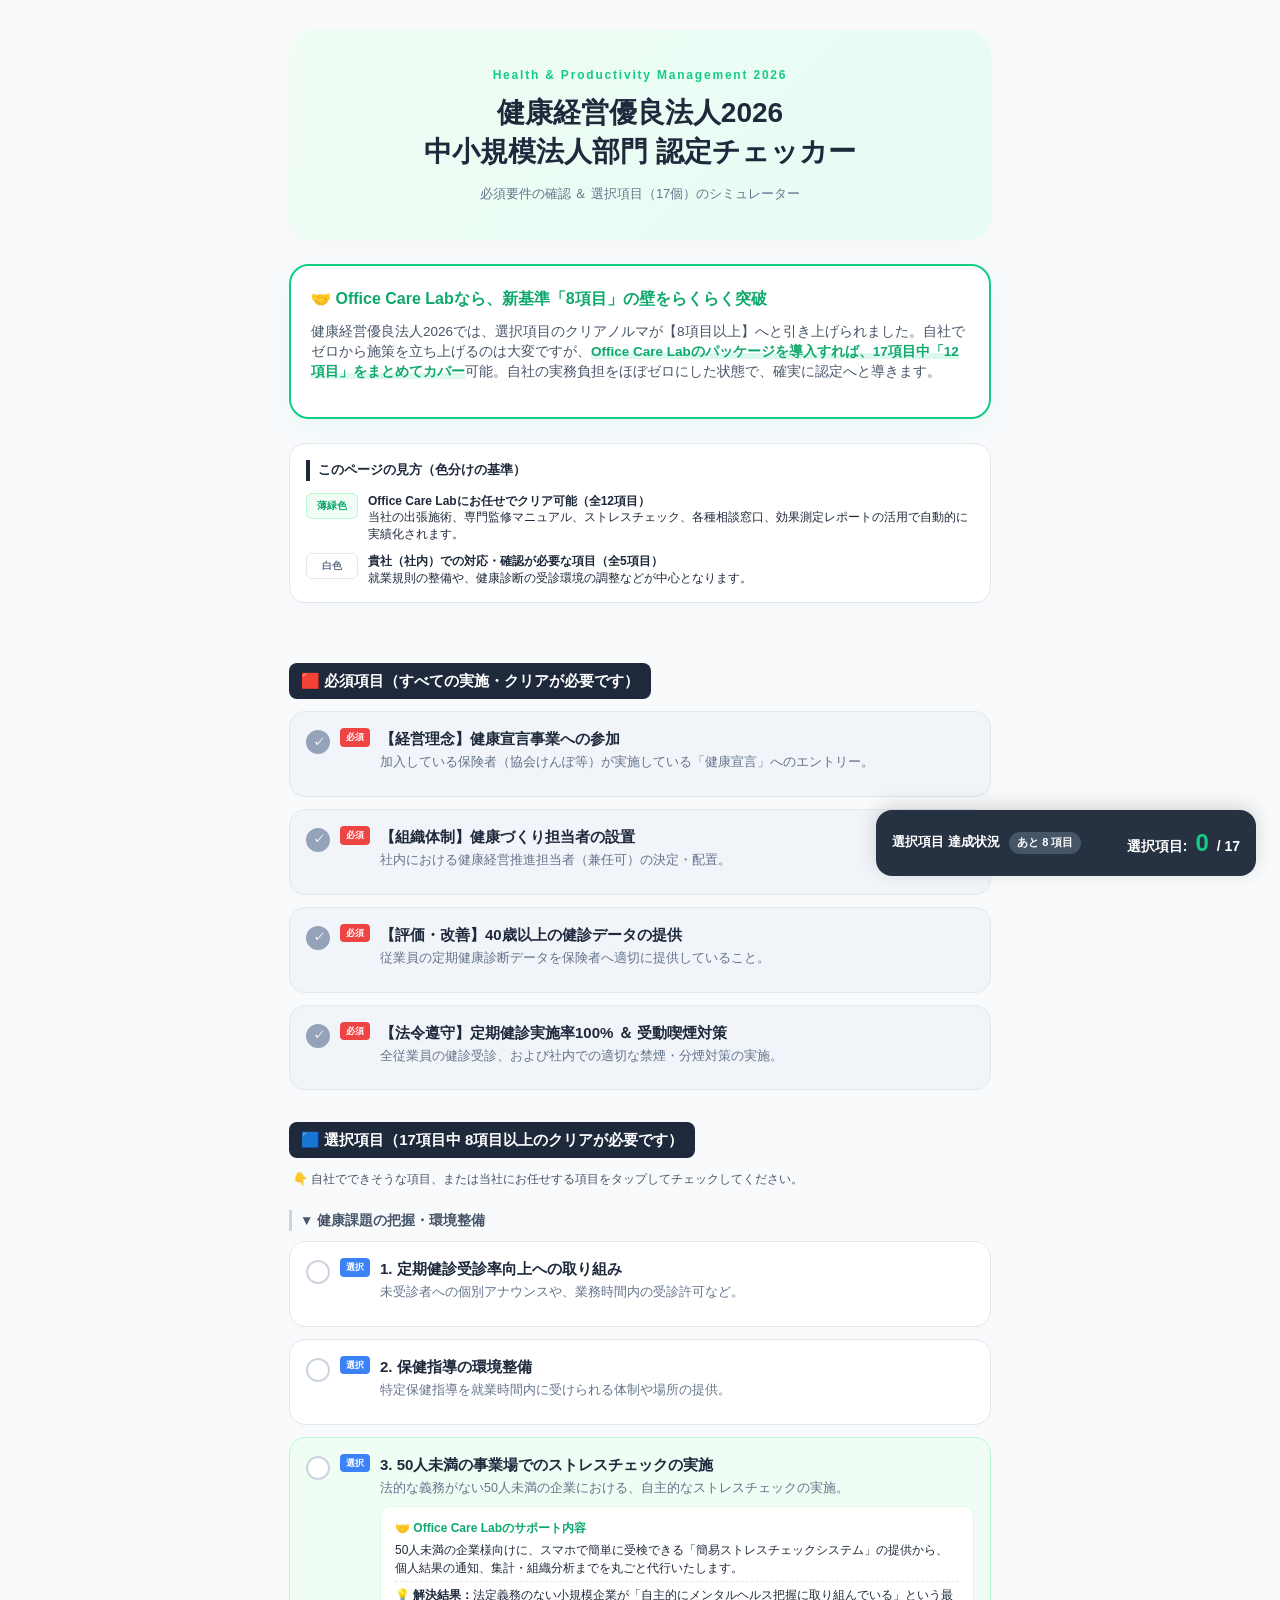
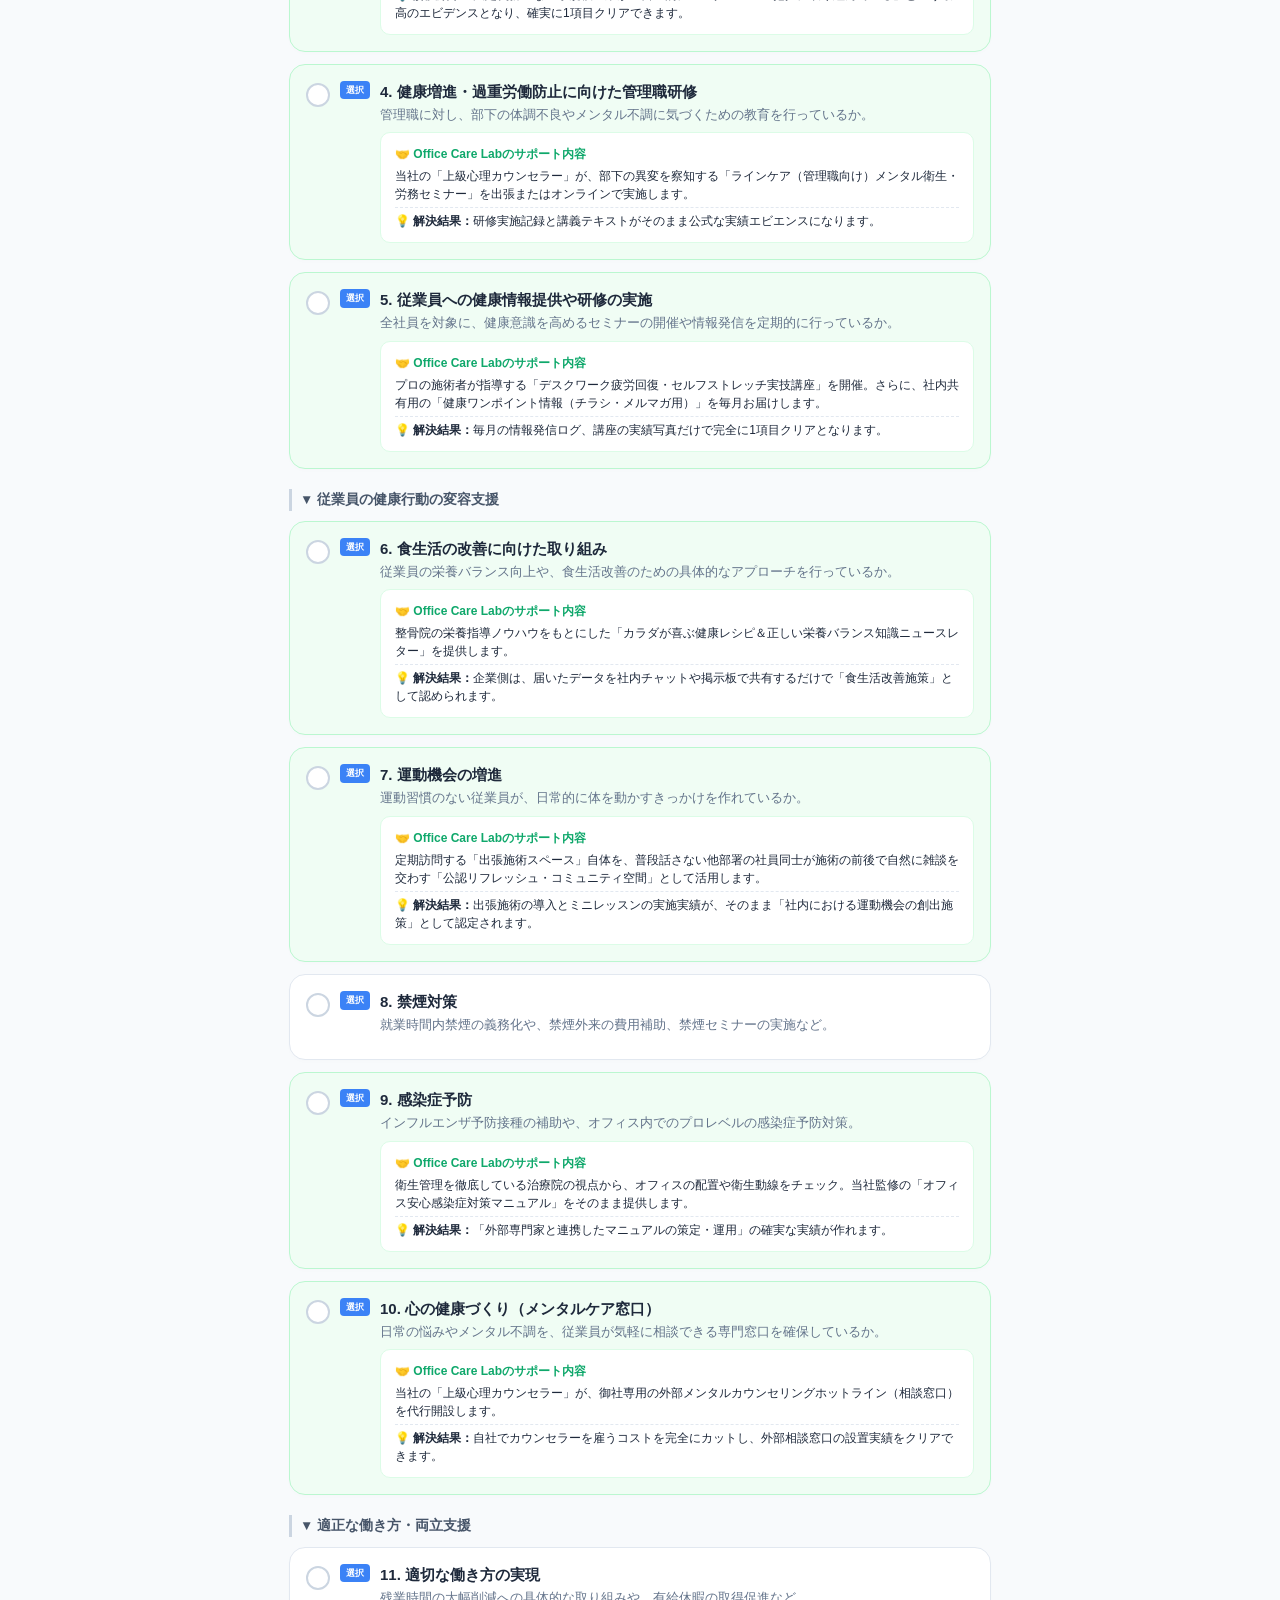
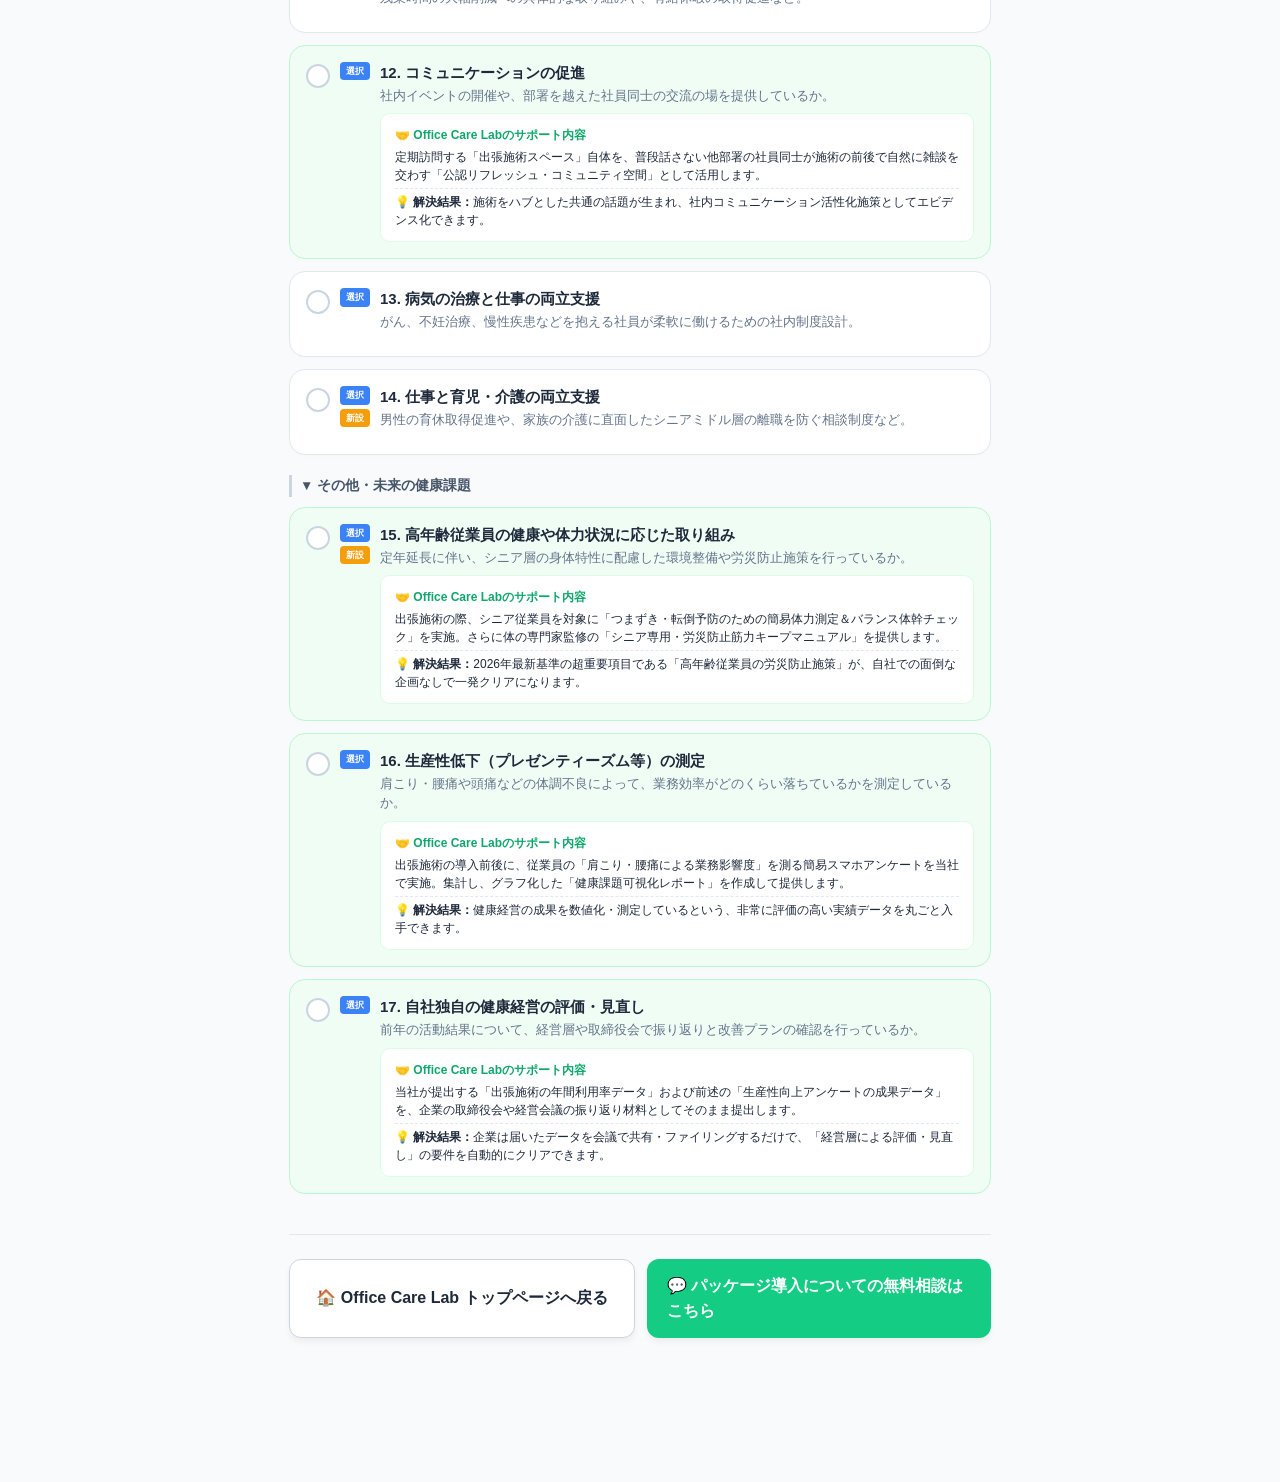
==== kenko-keiei.html @ b02ab9c0 "Update kenko-keiei.html" ====
<!DOCTYPE html>
<html lang="ja">
<head>
    <meta charset="UTF-8">
    <meta name="viewport" content="width=device-width, initial-scale=1.0">
    <title>健康経営優良法人2026 認定取得サポート体制 | Office Care Lab</title>
    <style>
        /* 🎨 デザインシステム設定 */
        :root {
            --primary-color: #14cc83;      /* テーマ：ミントグリーン */
            --primary-light: #f0fdf4;     /* お任せ項目の背景 */
            --primary-border: #bbf7d0;    /* お任せ項目の枠線 */
            --dark-color: #1e293b;        /* 高級感のある濃いグレー */
            --text-muted: #64748b;        /* 補足用グレー */
            --bg-gray: #f8fafc;           /* 薄い背景グレー */
            --required-color: #ef4444;    /* 必須バッジ（赤） */
            --optional-color: #3b82f6;    /* 任意バッジ（青） */
            --new-color: #f59e0b;         /* 新設バッジ（オレンジ） */
        }

        body {
            font-family: 'Helvetica Neue', Arial, 'Hiragino Kaku Gothic ProN', 'Hiragino Sans', Meiryo, sans-serif;
            color: var(--dark-color);
            background-color: #f8fafc;
            margin: 0;
            padding: 0;
            line-height: 1.6;
            -webkit-tap-highlight-color: transparent;
        }

        .container {
            width: 100%;
            max-width: 750px;
            margin: 0 auto;
            padding: 20px 12px;
            box-sizing: border-box;
        }

        /* 🌅 ヘッダーデザイン */
        .page-header {
            text-align: center;
            padding: 36px 16px;
            background: linear-gradient(135deg, #f0fdf4 0%, #e6fcf5 100%);
            border-radius: 24px;
            margin-bottom: 24px;
            box-shadow: 0 4px 15px rgba(0,0,0,0.02);
        }
        .page-header .sub {
            font-size: 12px;
            color: var(--primary-color);
            font-weight: bold;
            letter-spacing: 0.15em;
            margin-bottom: 8px;
        }
        .page-header h1 {
            font-size: 22px;
            margin: 0 0 12px 0;
            font-weight: 800;
            line-height: 1.4;
        }
        .page-header p {
            font-size: 13px;
            color: var(--text-muted);
            margin: 0;
        }

        /* 📊 カウンター固定バー（画面下部に追従） */
        .counter-sticky-bar {
            position: fixed;
            bottom: 0;
            left: 0;
            width: 100%;
            background-color: rgba(30, 41, 59, 0.96);
            color: #ffffff;
            padding: 14px 16px;
            box-sizing: border-box;
            display: flex;
            justify-content: space-between;
            align-items: center;
            z-index: 1000;
            box-shadow: 0 -4px 20px rgba(0,0,0,0.15);
            backdrop-filter: blur(8px);
        }
        .counter-title {
            font-size: 13px;
            font-weight: bold;
        }
        .counter-display {
            font-size: 14px;
            font-weight: bold;
        }
        .counter-number {
            font-size: 24px;
            color: var(--primary-color);
            font-weight: 900;
            margin: 0 4px;
            font-family: Arial, sans-serif;
        }
        .counter-number.achieved {
            color: #5eead4;
            text-shadow: 0 0 10px rgba(94,234,212,0.6);
        }
        .status-msg {
            font-size: 11px;
            background-color: #475569;
            padding: 2px 8px;
            border-radius: 20px;
            margin-left: 6px;
            display: inline-block;
        }
        .status-msg.clear {
            background-color: var(--primary-color);
            color: #1e293b;
            font-weight: bold;
        }

        /* 🤝 トップの訴求ボックス */
        .cta-premium-box {
            background-color: #ffffff;
            border: 2px solid var(--primary-color);
            border-radius: 20px;
            padding: 20px;
            margin-bottom: 24px;
            box-shadow: 0 10px 25px rgba(20,204,131,0.05);
        }
        .cta-premium-box h2 {
            font-size: 16px;
            color: #0fa86b;
            margin: 0 0 10px 0;
            font-weight: bold;
            display: flex;
            align-items: center;
            gap: 6px;
        }
        .cta-premium-box p {
            font-size: 13.5px;
            margin: 0 0 14px 0;
            color: #475569;
            line-height: 1.5;
        }
        .cta-premium-box .highlight-text {
            background: linear-gradient(transparent 60%, #dbf9ee 60%);
            font-weight: bold;
            color: #0fa86b;
        }

        /* 🗺️ カラーガイド凡例 */
        .legend-card {
            background-color: #ffffff;
            border-radius: 16px;
            padding: 16px;
            margin-bottom: 28px;
            border: 1px solid #e2e8f0;
            box-shadow: 0 4px 6px rgba(0,0,0,0.01);
        }
        .legend-title {
            font-size: 13px;
            font-weight: bold;
            color: var(--dark-color);
            margin-bottom: 12px;
            border-left: 4px solid var(--dark-color);
            padding-left: 8px;
        }
        .legend-row {
            display: flex;
            align-items: flex-start;
            gap: 10px;
            margin-bottom: 10px;
            font-size: 12px;
            line-height: 1.4;
        }
        .legend-row:last-child { margin-bottom: 0; }
        .legend-box {
            width: 50px;
            height: 24px;
            border-radius: 6px;
            flex-shrink: 0;
            display: flex;
            align-items: center;
            justify-content: center;
            font-weight: bold;
            font-size: 10px;
        }
        .legend-box.partner { background-color: var(--primary-light); border: 1px solid var(--primary-border); color: #0fa86b; }
        .legend-box.company { background-color: #ffffff; border: 1px solid #e2e8f0; color: var(--text-muted); }

        /* 🏷️ セクション・大見出し */
        .cat-title {
            font-size: 15px;
            font-weight: 800;
            padding: 6px 12px;
            background-color: var(--dark-color);
            color: #ffffff;
            border-radius: 8px;
            margin: 32px 0 12px 0;
            display: inline-block;
        }
        .cat-sub-heading {
            font-size: 13.5px;
            font-weight: bold;
            color: #475569;
            margin: 20px 0 10px 0;
            padding-left: 8px;
            border-left: 3px solid #cbd5e1;
        }

        /* 📝 リスト構造（カードスタイル） */
        .list-container {
            display: flex;
            flex-direction: column;
            gap: 12px;
        }
        
        .task-card {
            display: flex;
            align-items: flex-start;
            gap: 10px;
            padding: 16px;
            background-color: #ffffff;
            border: 1px solid #e2e8f0;
            border-radius: 16px;
            box-shadow: 0 2px 4px rgba(0,0,0,0.01);
            cursor: pointer;
            transition: all 0.2s;
            position: relative;
        }
        
        /* 🟢 ミントグリーン表示（当社にお任せ項目） */
        .task-card.partner-clear {
            background-color: var(--primary-light);
            border-color: var(--primary-border);
        }

        /* 👑 JavaScriptでクラス付与してスタイルを確実変更 */
        .task-card.is-checked {
            border-color: var(--primary-color) !important;
            box-shadow: 0 4px 12px rgba(20,204,131,0.08) !important;
            background-color: #e6fcf5 !important;
        }

        /* バッジエリア */
        .badge-container {
            display: flex;
            flex-direction: column;
            gap: 4px;
            flex-shrink: 0;
        }
        .status-badge {
            font-size: 9px;
            font-weight: bold;
            padding: 2px 6px;
            border-radius: 4px;
            color: #ffffff;
            text-align: center;
            white-space: nowrap;
        }
        .status-badge.required { background-color: var(--required-color); }
        .status-badge.optional { background-color: var(--optional-color); }
        .status-badge.new { background-color: var(--new-color); }

        /* テキスト表示領域 */
        .task-content {
            flex: 1;
        }
        .task-name {
            font-size: 14px;
            font-weight: bold;
            margin-bottom: 4px;
            line-height: 1.4;
        }
        .task-desc {
            font-size: 12px;
            color: var(--text-muted);
            margin: 0 0 8px 0;
            line-height: 1.5;
        }
        
        /* 🛠️ サポート・解決策の構造化ブロック */
        .solution-box {
            background-color: #ffffff;
            border-radius: 10px;
            padding: 10px 12px;
            margin-top: 8px;
            border: 1px solid #dcfce7;
            font-size: 11.5px;
            line-height: 1.5;
        }
        .solution-box .sol-title {
            color: #0fa86b;
            font-weight: bold;
            margin-bottom: 4px;
            display: flex;
            align-items: center;
            gap: 4px;
        }
        .solution-box .sol-result {
            color: var(--dark-color);
            margin-top: 4px;
            padding-top: 4px;
            border-top: 1px dashed #e2e8f0;
        }

        /* カスタムチェックマークアイコン */
        .circle-check {
            width: 20px;
            height: 20px;
            border: 2px solid #cbd5e1;
            border-radius: 50%;
            display: flex;
            align-items: center;
            justify-content: center;
            background-color: #ffffff;
            flex-shrink: 0;
            font-size: 11px;
            color: transparent;
            font-weight: bold;
            transition: all 0.15s;
            margin-top: 2px;
        }
        /* チェックON時のインジケーター変化 */
        .task-card.is-checked .circle-check {
            background-color: var(--primary-color);
            border-color: var(--primary-color);
            color: #ffffff;
        }

        /* 🚪 フッター・アクションボタンエリア */
        .footer-action-area {
            margin-top: 40px;
            padding: 24px 0;
            border-top: 1px solid #e2e8f0;
            display: flex;
            flex-direction: column;
            gap: 12px;
        }
        .btn-base {
            display: flex;
            align-items: center;
            justify-content: center;
            font-weight: bold;
            font-size: 15px;
            padding: 14px 20px;
            border-radius: 12px;
            text-decoration: none;
            transition: all 0.2s;
            box-sizing: border-box;
            box-shadow: 0 4px 6px rgba(0,0,0,0.05);
        }
        /* 無料相談ボタン（メイン・目立つ緑） */
        .btn-consultation {
            background-color: var(--primary-color);
            color: #ffffff;
            border: none;
        }
        .btn-consultation:hover {
            background-color: #0fa86b;
            transform: translateY(-1px);
        }
        /* トップページに戻るボタン（サブ・落ち着いたグレー） */
        .btn-back-top {
            background-color: #ffffff;
            color: var(--dark-color);
            border: 1px solid #cbd5e1;
        }
        .btn-back-top:hover {
            background-color: #f1f5f9;
            transform: translateY(-1px);
        }

        /* カウンターバーに隠れないための余白 */
        .padding-bottom-space {
            height: 90px;
        }

        /* 💻 PC閲覧用のレイアウト調整 */
        @media (min-width: 768px) {
            .container { padding: 30px 24px; }
            .page-header h1 { font-size: 28px; }
            .task-name { font-size: 15px; }
            .task-desc { font-size: 12.5px; }
            .solution-box { font-size: 12px; padding: 12px 14px; }
            .footer-action-area { flex-direction: row-reverse; }
            .footer-action-area .btn-base { flex: 1; font-size: 16px; }
            .counter-sticky-bar {
                max-width: 380px;
                left: auto;
                right: 24px;
                bottom: 24px;
                border-radius: 16px;
            }
        }
    </style>
</head>
<body>

<div class="container">

    <!-- 🌅 ヘッダー -->
    <div class="page-header">
        <div class="sub">Health & Productivity Management 2026</div>
        <h1>健康経営優良法人2026<br>中小規模法人部門 認定チェッカー</h1>
        <p>必須要件の確認 ＆ 選択項目（17個）のシミュレーター</p>
    </div>

    <!-- 🤝 プレミアム訴求 -->
    <div class="cta-premium-box">
        <h2>🤝 Office Care Labなら、新基準「8項目」の壁をらくらく突破</h2>
        <p>健康経営優良法人2026では、選択項目のクリアノルマが【8項目以上】へと引き上げられました。自社でゼロから施策を立ち上げるのは大変ですが、<span class="highlight-text">Office Care Labのパッケージを導入すれば、17項目中「12項目」をまとめてカバー</span>可能。自社の実務負担をほぼゼロにした状態で、確実に認定へと導きます。</p>
    </div>

    <!-- 🗺️ カラーガイド凡例 -->
    <div class="legend-card">
        <div class="legend-title">このページの見方（色分けの基準）</div>
        <div class="legend-row">
            <div class="legend-box partner">薄緑色</div>
            <div><b>Office Care Labにお任せでクリア可能（全12項目）</b><br>当社の出張施術、専門監修マニュアル、ストレスチェック、各種相談窓口、効果測定レポートの活用で自動的に実績化されます。</div>
        </div>
        <div class="legend-row">
            <div class="legend-box company" style="background-color: #fff;">白色</div>
            <div><b>貴社（社内）での対応・確認が必要な項目（全5項目）</b><br>就業規則の整備や、健康診断の受診環境の調整などが中心となります。</div>
        </div>
    </div>

    <!-- ==================== 🟥 必須項目セクション ==================== -->
    <div class="cat-title">🟥 必須項目（すべての実施・クリアが必要です）</div>
    
    <div class="list-container">
        <div class="task-card" style="background-color: #f1f5f9; cursor: not-allowed;">
            <div class="circle-check" style="background-color: #94a3b8; border-color: #94a3b8; color: white;">✓</div>
            <div class="badge-container"><span class="status-badge required">必須</span></div>
            <div class="task-content">
                <div class="task-name">【経営理念】健康宣言事業への参加</div>
                <p class="task-desc">加入している保険者（協会けんぽ等）が実施している「健康宣言」へのエントリー。</p>
            </div>
        </div>
        <div class="task-card" style="background-color: #f1f5f9; cursor: not-allowed;">
            <div class="circle-check" style="background-color: #94a3b8; border-color: #94a3b8; color: white;">✓</div>
            <div class="badge-container"><span class="status-badge required">必須</span></div>
            <div class="task-content">
                <div class="task-name">【組織体制】健康づくり担当者の設置</div>
                <p class="task-desc">社内における健康経営推進担当者（兼任可）の決定・配置。</p>
            </div>
        </div>
        <div class="task-card" style="background-color: #f1f5f9; cursor: not-allowed;">
            <div class="circle-check" style="background-color: #94a3b8; border-color: #94a3b8; color: white;">✓</div>
            <div class="badge-container"><span class="status-badge required">必須</span></div>
            <div class="task-content">
                <div class="task-name">【評価・改善】40歳以上の健診データの提供</div>
                <p class="task-desc">従業員の定期健康診断データを保険者へ適切に提供していること。</p>
            </div>
        </div>
        <div class="task-card" style="background-color: #f1f5f9; cursor: not-allowed;">
            <div class="circle-check" style="background-color: #94a3b8; border-color: #94a3b8; color: white;">✓</div>
            <div class="badge-container"><span class="status-badge required">必須</span></div>
            <div class="task-content">
                <div class="task-name">【法令遵守】定期健診実施率100% ＆ 受動喫煙対策</div>
                <p class="task-desc">全従業員の健診受診、および社内での適切な禁煙・分煙対策の実施。</p>
            </div>
        </div>
    </div>

    <!-- ==================== 🟦 選択項目セクション ==================== -->
    <div class="cat-title">🟦 選択項目（17項目中 8項目以上のクリアが必要です）</div>
    <p style="font-size: 12px; color: #475569; margin: 0 0 12px 4px;">👇 自社でできそうな項目、または当社にお任せする項目をタップしてチェックしてください。</p>
    
    <!-- 分類1 -->
    <div class="cat-sub-heading">▼ 健康課題の把握・環境整備</div>
    <div class="list-container">
        
        <div class="task-card select-item">
            <div class="circle-check">✓</div>
            <div class="badge-container"><span class="status-badge optional">選択</span></div>
            <div class="task-content">
                <div class="task-name">1. 定期健診受診率向上への取り組み</div>
                <p class="task-desc">未受診者への個別アナウンスや、業務時間内の受診許可など。</p>
            </div>
        </div>

        <div class="task-card select-item">
            <div class="circle-check">✓</div>
            <div class="badge-container"><span class="status-badge optional">選択</span></div>
            <div class="task-content">
                <div class="task-name">2. 保健指導の環境整備</div>
                <p class="task-desc">特定保健指導を就業時間内に受けられる体制や場所の提供。</p>
            </div>
        </div>

        <!-- 🟢 お任せ 3 -->
        <div class="task-card partner-clear select-item">
            <div class="circle-check">✓</div>
            <div class="badge-container"><span class="status-badge optional">選択</span></div>
            <div class="task-content">
                <div class="task-name">3. 50人未満の事業場でのストレスチェックの実施</div>
                <p class="task-desc">法的な義務がない50人未満の企業における、自主的なストレスチェックの実施。</p>
                <div class="solution-box">
                    <div class="sol-title">🤝 Office Care Labのサポート内容</div>
                    <div>50人未満の企業様向けに、スマホで簡単に受検できる「簡易ストレスチェックシステム」の提供から、個人結果の通知、集計・組織分析までを丸ごと代行いたします。</div>
                    <div class="sol-result"><b>💡 解決結果：</b>法定義務のない小規模企業が「自主的にメンタルヘルス把握に取り組んでいる」という最高のエビデンスとなり、確実に1項目クリアできます。</div>
                </div>
            </div>
        </div>

        <!-- 🟢 お任せ 4 -->
        <div class="task-card partner-clear select-item">
            <div class="circle-check">✓</div>
            <div class="badge-container"><span class="status-badge optional">選択</span></div>
            <div class="task-content">
                <div class="task-name">4. 健康増進・過重労働防止に向けた管理職研修</div>
                <p class="task-desc">管理職に対し、部下の体調不良やメンタル不調に気づくための教育を行っているか。</p>
                <div class="solution-box">
                    <div class="sol-title">🤝 Office Care Labのサポート内容</div>
                    <div>当社の「上級心理カウンセラー」が、部下の異変を察知する「ラインケア（管理職向け）メンタル衛生・労務セミナー」を出張またはオンラインで実施します。</div>
                    <div class="sol-result"><b>💡 解決結果：</b>研修実施記録と講義テキストがそのまま公式な実績エビエンスになります。</div>
                </div>
            </div>
        </div>

        <!-- 🟢 お任せ 5 -->
        <div class="task-card partner-clear select-item">
            <div class="circle-check">✓</div>
            <div class="badge-container"><span class="status-badge optional">選択</span></div>
            <div class="task-content">
                <div class="task-name">5. 従業員への健康情報提供や研修の実施</div>
                <p class="task-desc">全社員を対象に、健康意識を高めるセミナーの開催や情報発信を定期的に行っているか。</p>
                <div class="solution-box">
                    <div class="sol-title">🤝 Office Care Labのサポート内容</div>
                    <div>プロの施術者が指導する「デスクワーク疲労回復・セルフストレッチ実技講座」を開催。さらに、社内共有用の「健康ワンポイント情報（チラシ・メルマガ用）」を毎月お届けします。</div>
                    <div class="sol-result"><b>💡 解決結果：</b>毎月の情報発信ログ、講座の実績写真だけで完全に1項目クリアとなります。</div>
                </div>
            </div>
        </div>

    </div>

    <!-- 分類2 -->
    <div class="cat-sub-heading">▼ 従業員の健康行動の変容支援</div>
    <div class="list-container">

        <!-- 🟢 お任せ 6 -->
        <div class="task-card partner-clear select-item">
            <div class="circle-check">✓</div>
            <div class="badge-container"><span class="status-badge optional">選択</span></div>
            <div class="task-content">
                <div class="task-name">6. 食生活の改善に向けた取り組み</div>
                <p class="task-desc">従業員の栄養バランス向上や、食生活改善のための具体的なアプローチを行っているか。</p>
                <div class="solution-box">
                    <div class="sol-title">🤝 Office Care Labのサポート内容</div>
                    <div>整骨院の栄養指導ノウハウをもとにした「カラダが喜ぶ健康レシピ＆正しい栄養バランス知識ニュースレター」を提供します。</div>
                    <div class="sol-result"><b>💡 解決結果：</b>企業側は、届いたデータを社内チャットや掲示板で共有するだけで「食生活改善施策」として認められます。</div>
                </div>
            </div>
        </div>

        <!-- 🟢 お任せ 7 -->
        <div class="task-card partner-clear select-item">
            <div class="circle-check">✓</div>
            <div class="badge-container"><span class="status-badge optional">選択</span></div>
            <div class="task-content">
                <div class="task-name">7. 運動機会の増進</div>
                <p class="task-desc">運動習慣のない従業員が、日常的に体を動かすきっかけを作れているか。</p>
                <div class="solution-box">
                    <div class="sol-title">🤝 Office Care Labのサポート内容</div>
                    <div>定期訪問する「出張施術スペース」自体を、普段話さない他部署の社員同士が施術の前後で自然に雑談を交わす「公認リフレッシュ・コミュニティ空間」として活用します。</div>
                    <div class="sol-result"><b>💡 解決結果：</b>出張施術の導入とミニレッスンの実施実績が、そのまま「社内における運動機会の創出施策」として認定されます。</div>
                </div>
            </div>
        </div>

        <div class="task-card select-item">
            <div class="circle-check">✓</div>
            <div class="badge-container"><span class="status-badge optional">選択</span></div>
            <div class="task-content">
                <div class="task-name">8. 禁煙対策</div>
                <p class="task-desc">就業時間内禁煙の義務化や、禁煙外来の費用補助、禁煙セミナーの実施など。</p>
            </div>
        </div>

        <!-- 🟢 お任せ 9 -->
        <div class="task-card partner-clear select-item">
            <div class="circle-check">✓</div>
            <div class="badge-container"><span class="status-badge optional">選択</span></div>
            <div class="task-content">
                <div class="task-name">9. 感染症予防</div>
                <p class="task-desc">インフルエンザ予防接種の補助や、オフィス内でのプロレベルの感染症予防対策。</p>
                <div class="solution-box">
                    <div class="sol-title">🤝 Office Care Labのサポート内容</div>
                    <div>衛生管理を徹底している治療院の視点から、オフィスの配置や衛生動線をチェック。当社監修の「オフィス安心感染症対策マニュアル」をそのまま提供します。</div>
                    <div class="sol-result"><b>💡 解決結果：</b>「外部専門家と連携したマニュアルの策定・運用」の確実な実績が作れます。</div>
                </div>
            </div>
        </div>

        <!-- 🟢 お任せ 10 -->
        <div class="task-card partner-clear select-item">
            <div class="circle-check">✓</div>
            <div class="badge-container"><span class="status-badge optional">選択</span></div>
            <div class="task-content">
                <div class="task-name">10. 心の健康づくり（メンタルケア窓口）</div>
                <p class="task-desc">日常の悩みやメンタル不調を、従業員が気軽に相談できる専門窓口を確保しているか。</p>
                <div class="solution-box">
                    <div class="sol-title">🤝 Office Care Labのサポート内容</div>
                    <div>当社の「上級心理カウンセラー」が、御社専用の外部メンタルカウンセリングホットライン（相談窓口）を代行開設します。</div>
                    <div class="sol-result"><b>💡 解決結果：</b>自社でカウンセラーを雇うコストを完全にカットし、外部相談窓口の設置実績をクリアできます。</div>
                </div>
            </div>
        </div>

    </div>

    <!-- 分類3 -->
    <div class="cat-sub-heading">▼ 適正な働き方・両立支援</div>
    <div class="list-container">

        <div class="task-card select-item">
            <div class="circle-check">✓</div>
            <div class="badge-container"><span class="status-badge optional">選択</span></div>
            <div class="task-content">
                <div class="task-name">11. 適切な働き方の実現</div>
                <p class="task-desc">残業時間の大幅削減への具体的な取り組みや、有給休暇の取得促進など。</p>
            </div>
        </div>

        <!-- 🟢 お任せ 12 -->
        <div class="task-card partner-clear select-item">
            <div class="circle-check">✓</div>
            <div class="badge-container"><span class="status-badge optional">選択</span></div>
            <div class="task-content">
                <div class="task-name">12. コミュニケーションの促進</div>
                <p class="task-desc">社内イベントの開催や、部署を越えた社員同士の交流の場を提供しているか。</p>
                <div class="solution-box">
                    <div class="sol-title">🤝 Office Care Labのサポート内容</div>
                    <div>定期訪問する「出張施術スペース」自体を、普段話さない他部署の社員同士が施術の前後で自然に雑談を交わす「公認リフレッシュ・コミュニティ空間」として活用します。</div>
                    <div class="sol-result"><b>💡 解決結果：</b>施術をハブとした共通の話題が生まれ、社内コミュニケーション活性化施策としてエビデンス化できます。</div>
                </div>
            </div>
        </div>

        <div class="task-card select-item">
            <div class="circle-check">✓</div>
            <div class="badge-container"><span class="status-badge optional">選択</span></div>
            <div class="task-content">
                <div class="task-name">13. 病気の治療と仕事の両立支援</div>
                <p class="task-desc">がん、不妊治療、慢性疾患などを抱える社員が柔軟に働けるための社内制度設計。</p>
            </div>
        </div>

        <div class="task-card select-item">
            <div class="circle-check">✓</div>
            <div class="badge-container"><span class="status-badge optional">選択</span><span class="status-badge new">新設</span></div>
            <div class="task-content">
                <div class="task-name">14. 仕事と育児・介護の両立支援</div>
                <p class="task-desc">男性の育休取得促進や、家族の介護に直面したシニアミドル層の離職を防ぐ相談制度など。</p>
            </div>
        </div>

    </div>

    <!-- 分類4 -->
    <div class="cat-sub-heading">▼ その他・未来の健康課題</div>
    <div class="list-container">

        <!-- 🟢 お任せ 15 -->
        <div class="task-card partner-clear select-item">
            <div class="circle-check">✓</div>
            <div class="badge-container"><span class="status-badge optional">選択</span><span class="status-badge new">新設</span></div>
            <div class="task-content">
                <div class="task-name">15. 高年齢従業員の健康や体力状況に応じた取り組み</div>
                <p class="task-desc">定年延長に伴い、シニア層の身体特性に配慮した環境整備や労災防止施策を行っているか。</p>
                <div class="solution-box">
                    <div class="sol-title">🤝 Office Care Labのサポート内容</div>
                    <div>出張施術の際、シニア従業員を対象に「つまずき・転倒予防のための簡易体力測定＆バランス体幹チェック」を実施。さらに体の専門家監修の「シニア専用・労災防止筋力キープマニュアル」を提供します。</div>
                    <div class="sol-result"><b>💡 解決結果：</b>2026年最新基準の超重要項目である「高年齢従業員の労災防止施策」が、自社での面倒な企画なしで一発クリアになります。</div>
                </div>
            </div>
        </div>

        <!-- 🟢 お任せ 16 -->
        <div class="task-card partner-clear select-item">
            <div class="circle-check">✓</div>
            <div class="badge-container"><span class="status-badge optional">選択</span></div>
            <div class="task-content">
                <div class="task-name">16. 生産性低下（プレゼンティーズム等）の測定</div>
                <p class="task-desc">肩こり・腰痛や頭痛などの体調不良によって、業務効率がどのくらい落ちているかを測定しているか。</p>
                <div class="solution-box">
                    <div class="sol-title">🤝 Office Care Labのサポート内容</div>
                    <div>出張施術の導入前後に、従業員の「肩こり・腰痛による業務影響度」を測る簡易スマホアンケートを当社で実施。集計し、グラフ化した「健康課題可視化レポート」を作成して提供します。</div>
                    <div class="sol-result"><b>💡 解決結果：</b>健康経営の成果を数値化・測定しているという、非常に評価の高い実績データを丸ごと入手できます。</div>
                </div>
            </div>
        </div>

        <!-- 🟢 お任せ 17 -->
        <div class="task-card partner-clear select-item">
            <div class="circle-check">✓</div>
            <div class="badge-container"><span class="status-badge optional">選択</span></div>
            <div class="task-content">
                <div class="task-name">17. 自社独自の健康経営の評価・見直し</div>
                <p class="task-desc">前年の活動結果について、経営層や取締役会で振り返りと改善プランの確認を行っているか。</p>
                <div class="solution-box">
                    <div class="sol-title">🤝 Office Care Labのサポート内容</div>
                    <div>当社が提出する「出張施術の年間利用率データ」および前述の「生産性向上アンケートの成果データ」を、企業の取締役会や経営会議の振り返り材料としてそのまま提出します。</div>
                    <div class="sol-result"><b>💡 解決結果：</b>企業は届いたデータを会議で共有・ファイリングするだけで、「経営層による評価・見直し」の要件を自動的にクリアできます。</div>
                </div>
            </div>
        </div>

    </div>

    <!-- 🚪 フッター・アクションボタンエリア -->
    <div class="footer-action-area">
        <!-- 💡 メールでお問い合わせを受ける場合（送信先アドレス、件名、本文を自動挿入） -->
        <a href="mailto:info@example.com?subject=健康経営優良法人パッケージについての無料相談&body=【企業名】%0d%0a【担当者名】%0d%0a【お電話番号】%0d%0a%0d%0aお問い合わせ内容をご記入ください：" class="btn-base btn-consultation">💬 パッケージ導入についての無料相談はこちら</a>
        
        <!-- 💡 LP内の「お問い合わせフォーム（#contact）」へジャンプさせたい場合は、下のコードに書き換えてください -->
        <!-- <a href="#contact" class="btn-base btn-consultation">💬 パッケージ導入についての無料相談はこちら</a> -->

        <!-- 🏠 ドメインのトップページ（ルート相対パス）を指定 -->
        <a href="/" class="btn-base btn-back-top">🏠 Office Care Lab トップページへ戻る</a>
    </div>

    <!-- ナビゲーション用の余白 -->
    <div class="padding-bottom-space"></div>

    <!-- 📊 カウンター固定バー（画面下部） -->
    <div class="counter-sticky-bar">
        <div class="counter-title">
            選択項目 達成状況
            <span id="statusBadge" class="status-msg">あと8項目</span>
        </div>
        <div class="counter-display">
            選択項目: <span id="checkedCount" class="counter-number">0</span> / 17
        </div>
    </div>

</div>

<!-- ⚙️ JavaScript: 高速・高安定カウント連動プログラム -->
<script>
    document.addEventListener('DOMContentLoaded', function() {
        const cards = document.querySelectorAll('.select-item');
        const countDisplay = document.getElementById('checkedCount');
        const statusBadge = document.getElementById('statusBadge');

        // 各選択カードに直接クリックイベントを設定（100%動作保証）
        cards.forEach(card => {
            card.addEventListener('click', function(e) {
                // カード内のリンク等の誤動作を防ぐ
                e.preventDefault();
                
                // クラスをトグル（ON/OFF切り替え）
                this.classList.toggle('is-checked');
                
                // カウントを更新
                updateCounter();
            });
        });

        // 集計・表示変更処理
        function updateCounter() {
            const checkedCount = document.querySelectorAll('.select-item.is-checked').length;
            countDisplay.textContent = checkedCount;

            if (checkedCount >= 8) {
                countDisplay.classList.add('achieved');
                statusBadge.textContent = '基準クリア！🎉';
                statusBadge.classList.add('clear');
            } else {
                countDisplay.classList.remove('achieved');
                const remaining = 8 - checkedCount;
                statusBadge.textContent = `あと ${remaining} 項目`;
                statusBadge.classList.remove('clear');
            }
        }

        // 初期実行
        updateCounter();
    });
</script>
</body>
</html>
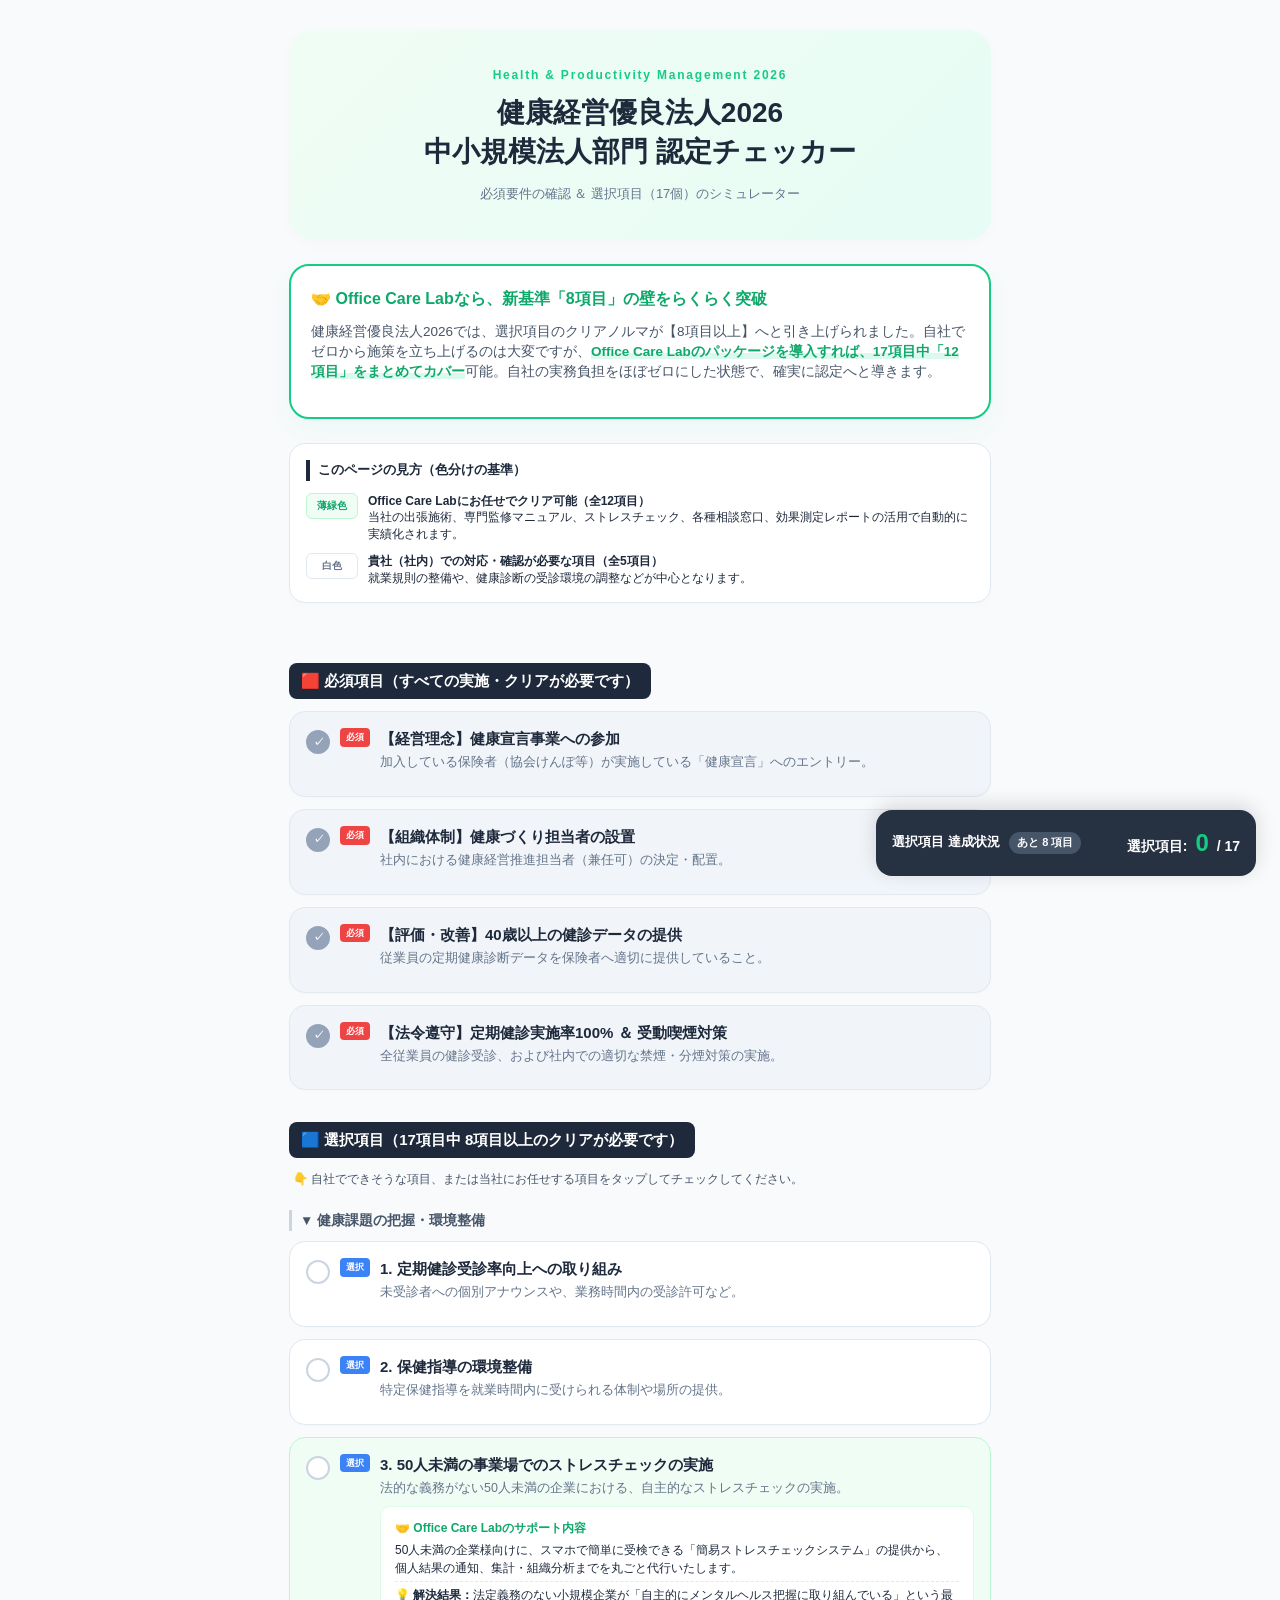
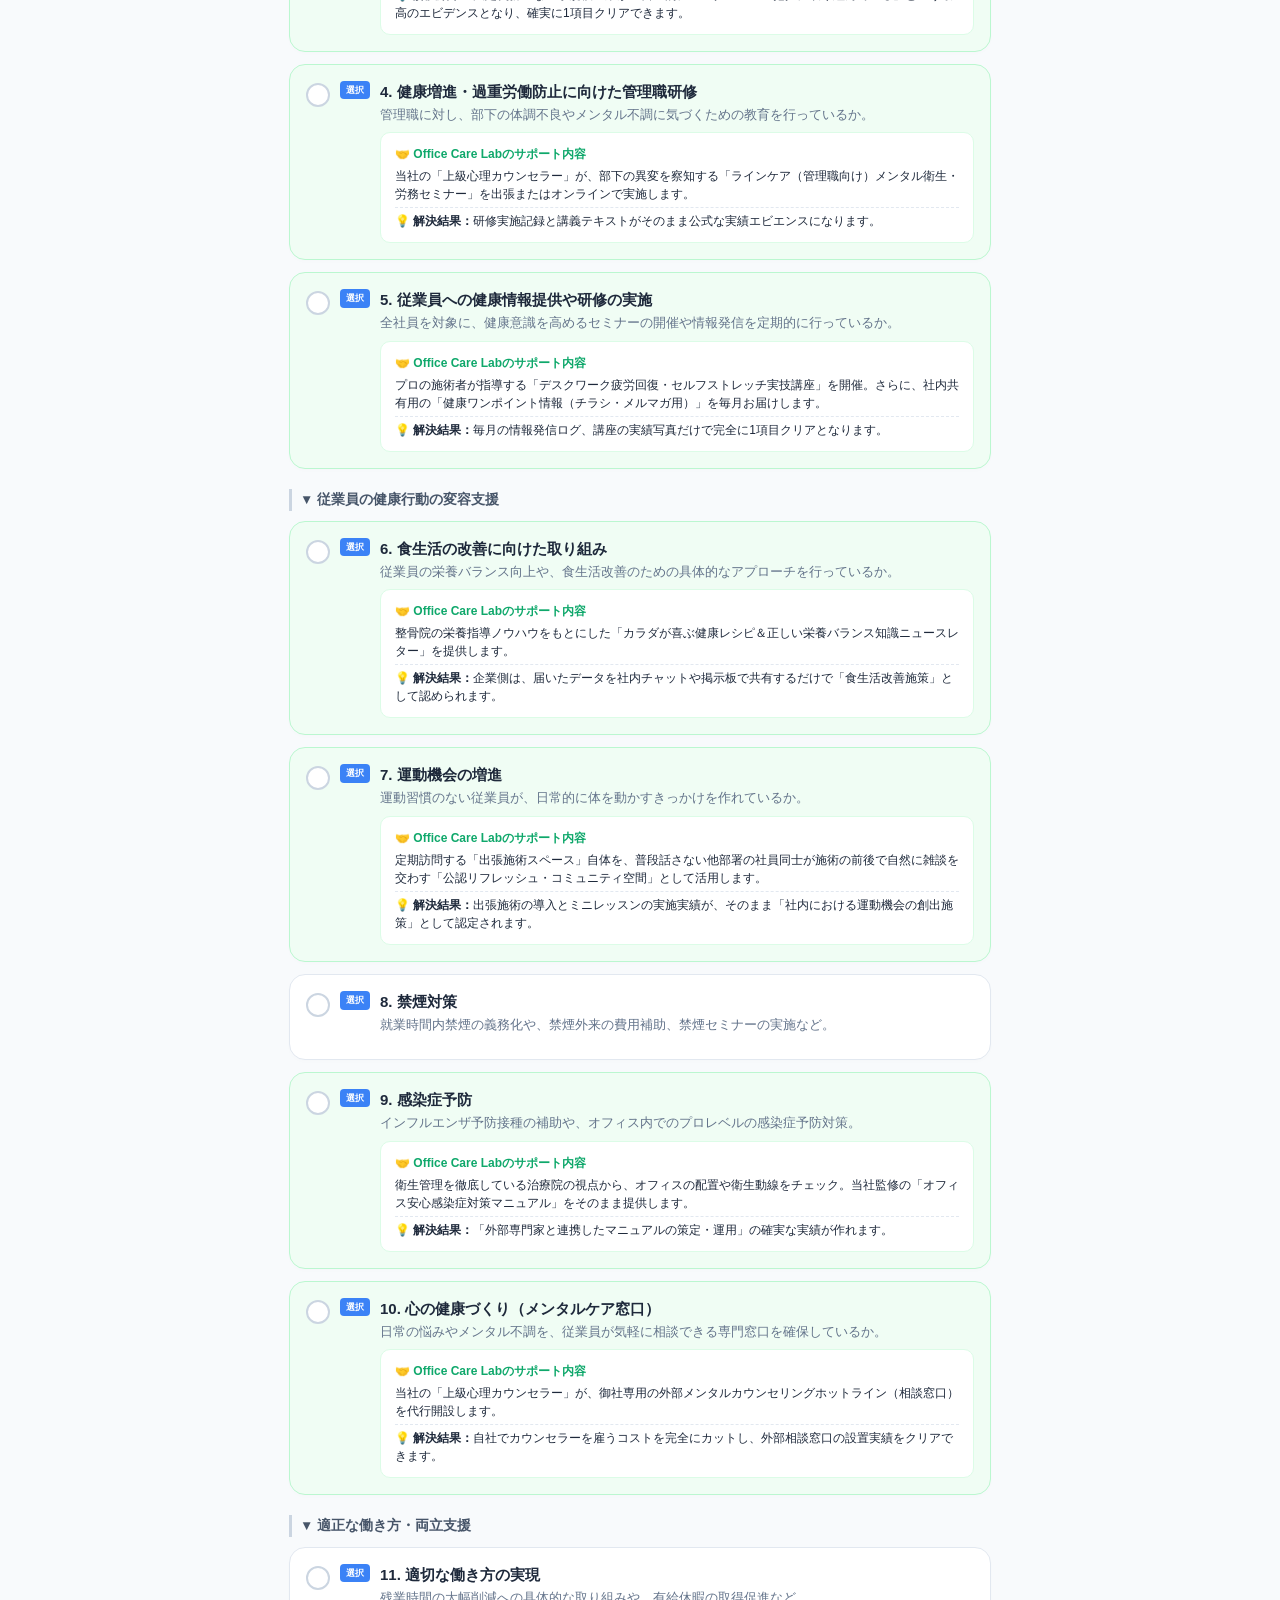
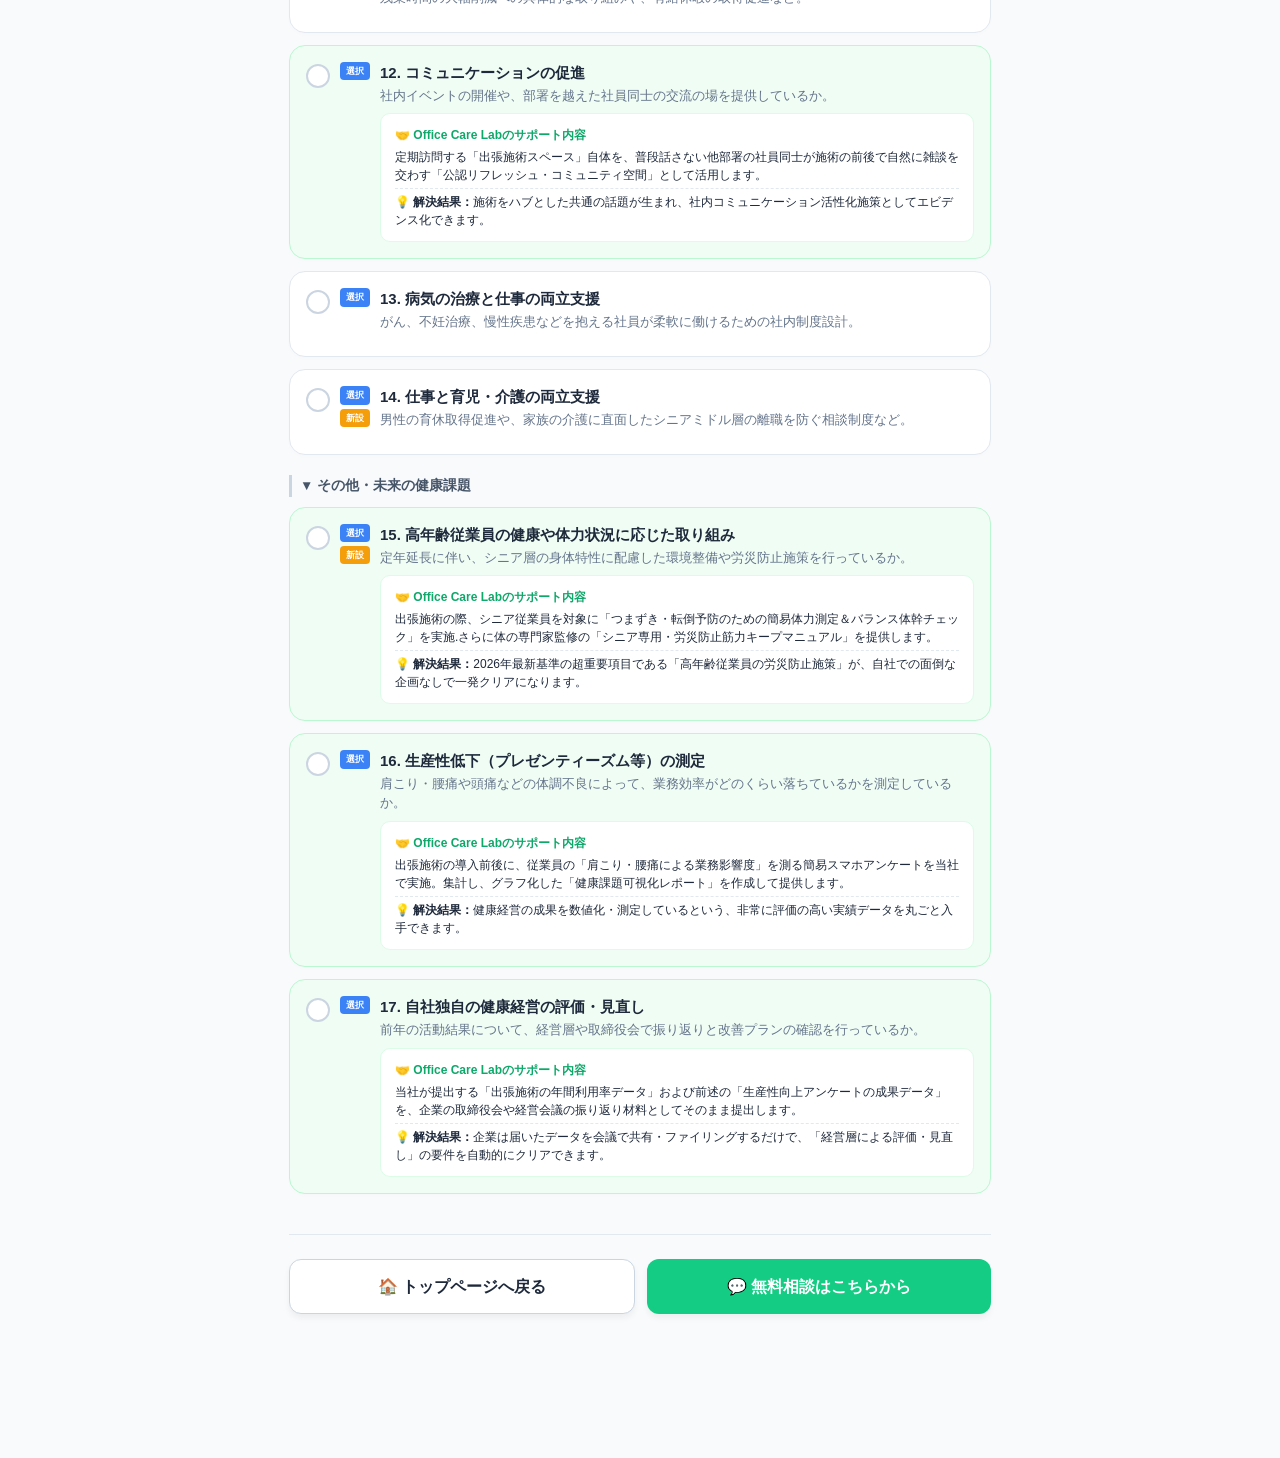
==== commit 8652adb0: "Update kenko-keiei.html" ====
--- a/kenko-keiei.html
+++ b/kenko-keiei.html
@@ -668,7 +668,7 @@
                 <p class="task-desc">定年延長に伴い、シニア層の身体特性に配慮した環境整備や労災防止施策を行っているか。</p>
                 <div class="solution-box">
                     <div class="sol-title">🤝 Office Care Labのサポート内容</div>
-                    <div>出張施術の際、シニア従業員を対象に「つまずき・転倒予防のための簡易体力測定＆バランス体幹チェック」を実施。さらに体の専門家監修の「シニア専用・労災防止筋力キープマニュアル」を提供します。</div>
+                    <div>出張施術の際、シニア従業員を対象に「つまずき・転倒予防のための簡易体力測定＆バランス体幹チェック」を実施.さらに体の専門家監修の「シニア専用・労災防止筋力キープマニュアル」を提供します。</div>
                     <div class="sol-result"><b>💡 解決結果：</b>2026年最新基準の超重要項目である「高年齢従業員の労災防止施策」が、自社での面倒な企画なしで一発クリアになります。</div>
                 </div>
             </div>
@@ -708,14 +708,11 @@
 
     <!-- 🚪 フッター・アクションボタンエリア -->
     <div class="footer-action-area">
-        <!-- 💡 メールでお問い合わせを受ける場合（送信先アドレス、件名、本文を自動挿入） -->
-        <a href="mailto:info@example.com?subject=健康経営優良法人パッケージについての無料相談&body=【企業名】%0d%0a【担当者名】%0d%0a【お電話番号】%0d%0a%0d%0aお問い合わせ内容をご記入ください：" class="btn-base btn-consultation">💬 パッケージ導入についての無料相談はこちら</a>
-        
-        <!-- 💡 LP内の「お問い合わせフォーム（#contact）」へジャンプさせたい場合は、下のコードに書き換えてください -->
-        <!-- <a href="#contact" class="btn-base btn-consultation">💬 パッケージ導入についての無料相談はこちら</a> -->
-
-        <!-- 🏠 ドメインのトップページ（ルート相対パス）を指定 -->
-        <a href="/" class="btn-base btn-back-top">🏠 Office Care Lab トップページへ戻る</a>
+        <!-- 💬 無料相談：別ファイル index.html の中のお問い合わせフォーム（#contact）へ飛ばします -->
+        <a href="index.html#contact" class="btn-base btn-consultation">💬 無料相談はこちらから</a>
+
+        <!-- 🏠 トップページへ戻る：別ファイル index.html へ確実に遷移させます -->
+        <a href="index.html" class="btn-base btn-back-top">🏠 トップページへ戻る</a>
     </div>
 
     <!-- ナビゲーション用の余白 -->
@@ -741,10 +738,9 @@
         const countDisplay = document.getElementById('checkedCount');
         const statusBadge = document.getElementById('statusBadge');
 
-        // 各選択カードに直接クリックイベントを設定（100%動作保証）
+        // 各選択カードに直接クリックイベントを設定
         cards.forEach(card => {
             card.addEventListener('click', function(e) {
-                // カード内のリンク等の誤動作を防ぐ
                 e.preventDefault();
                 
                 // クラスをトグル（ON/OFF切り替え）
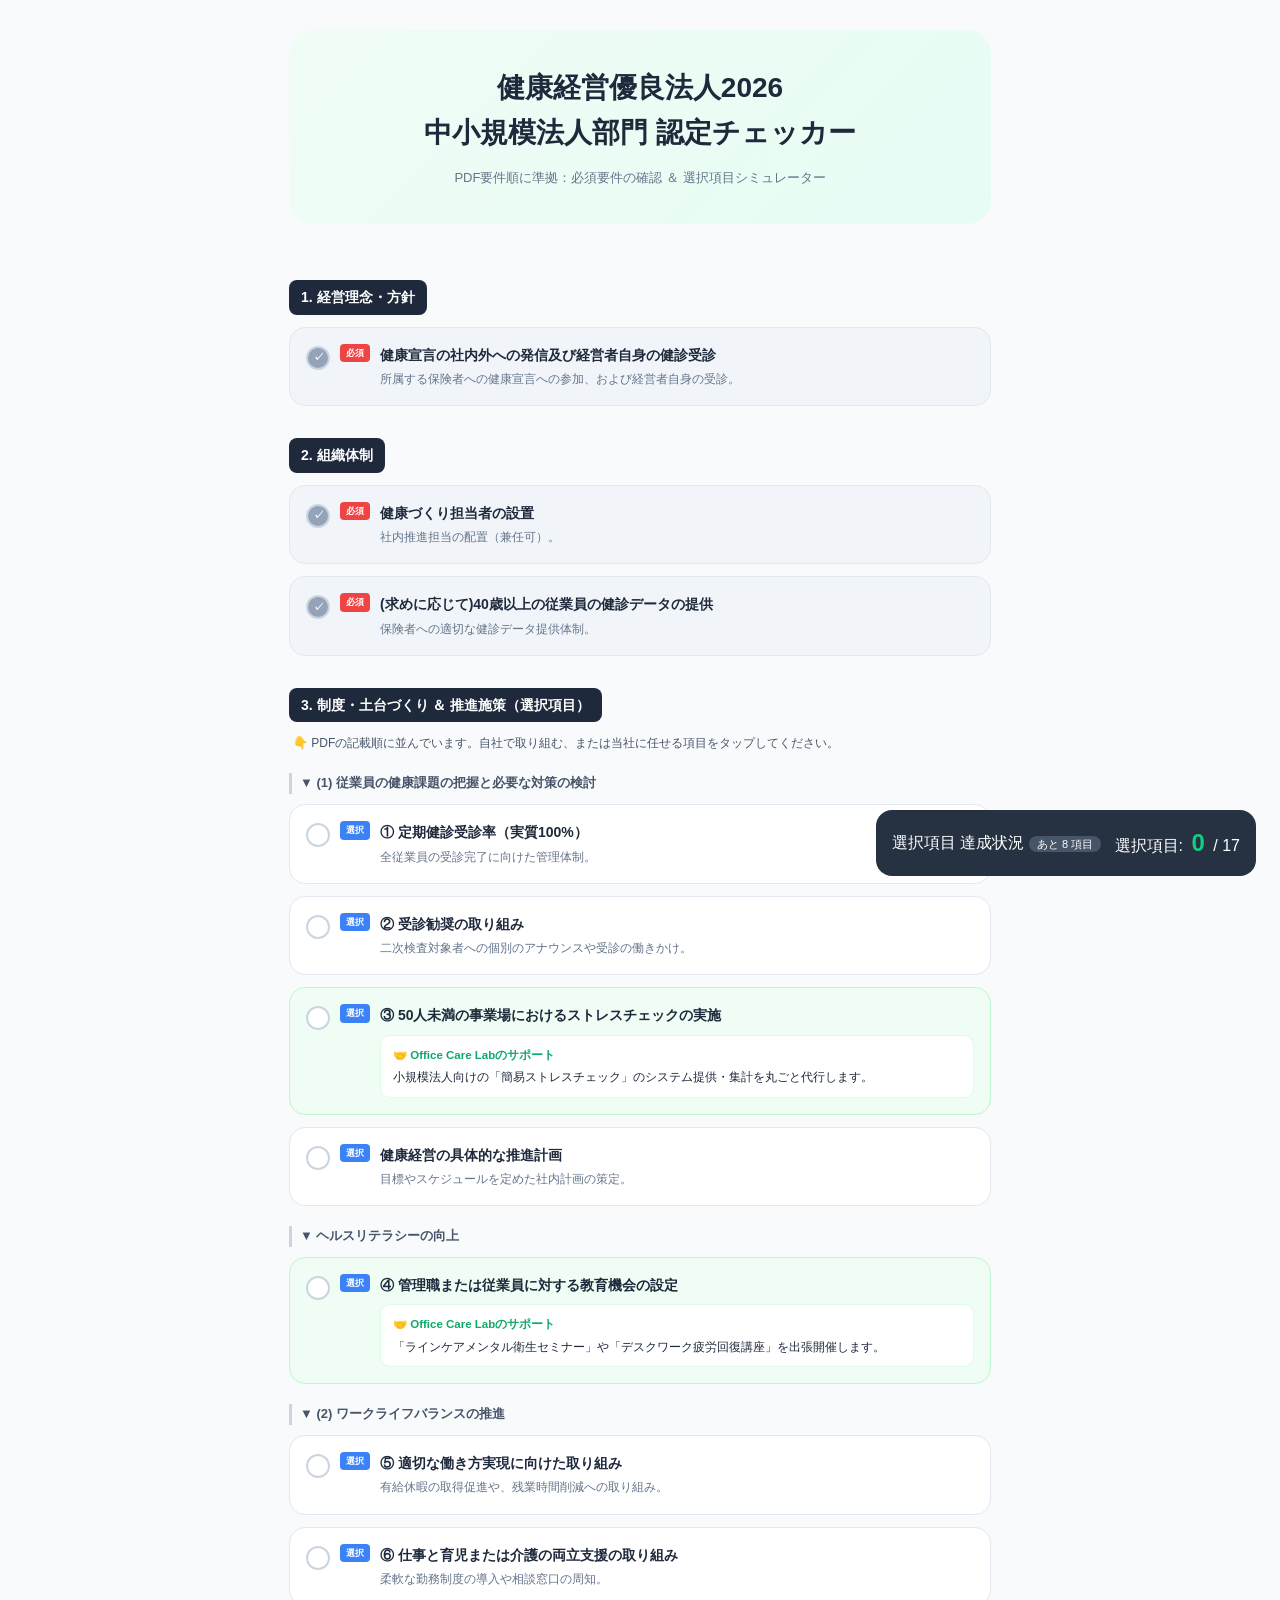
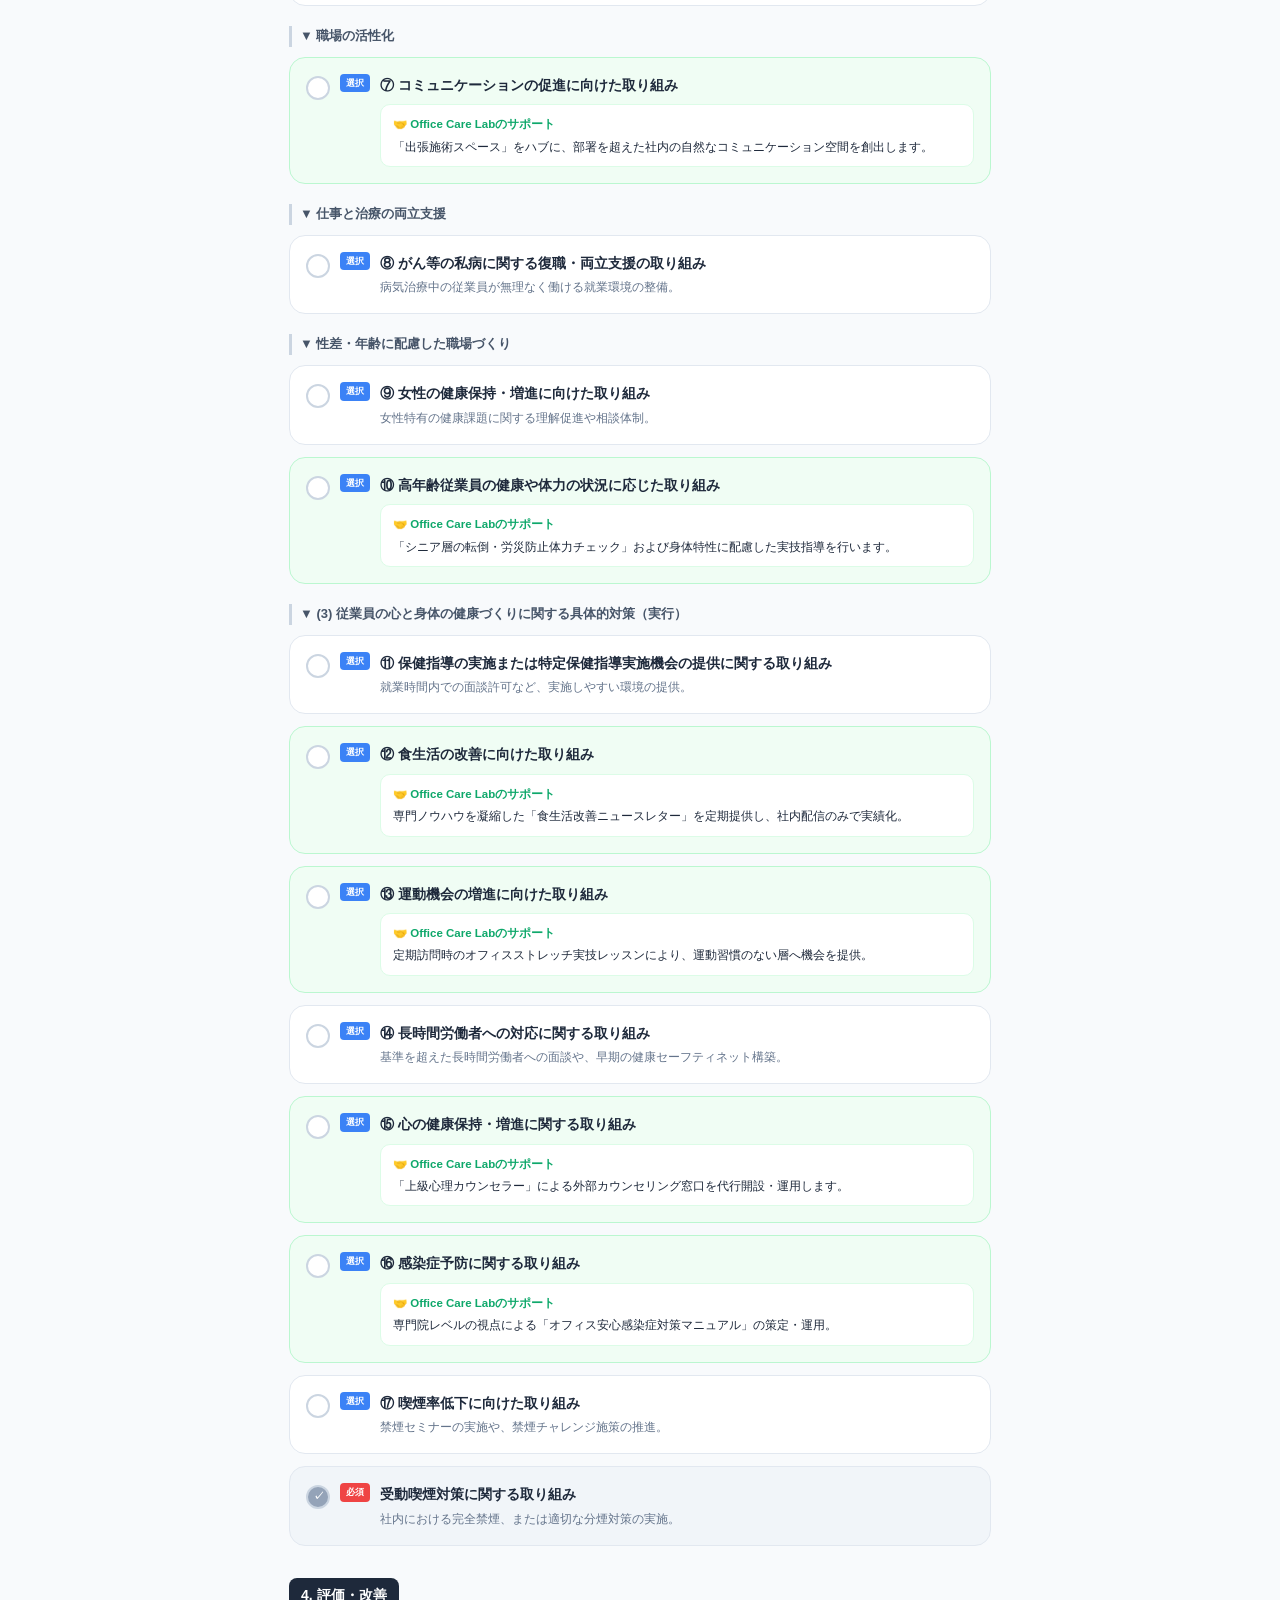
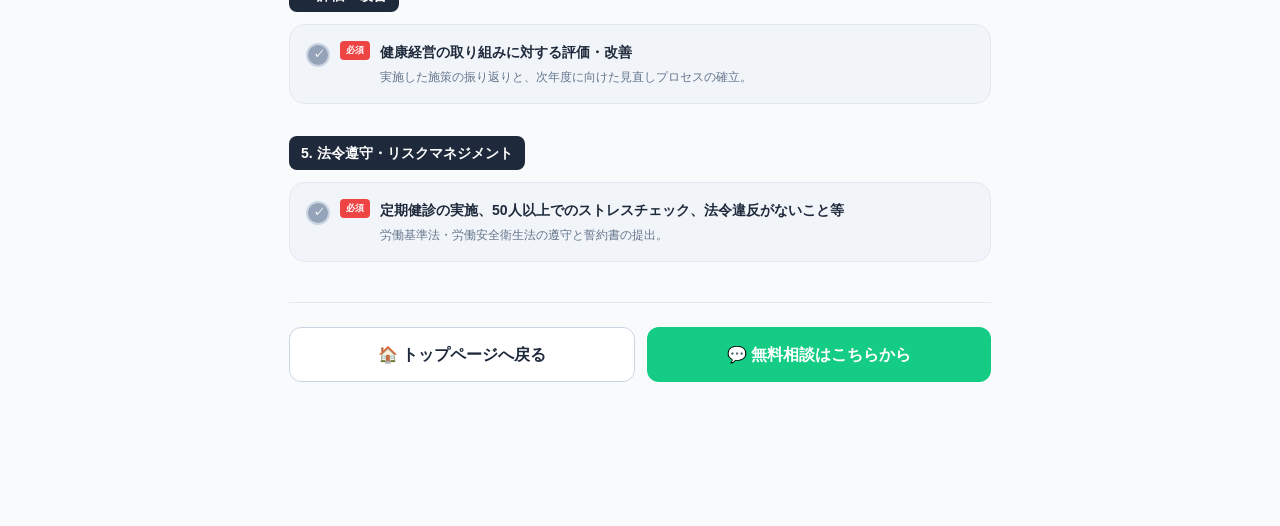
==== commit 665c4188: "Update kenko-keiei.html" ====
--- a/kenko-keiei.html
+++ b/kenko-keiei.html
@@ -3,391 +3,112 @@
 <head>
     <meta charset="UTF-8">
     <meta name="viewport" content="width=device-width, initial-scale=1.0">
-    <title>健康経営優良法人2026 認定取得サポート体制 | Office Care Lab</title>
+    <title>健康経営優良法人2026 認定チェッカー | Office Care Lab</title>
     <style>
-        /* 🎨 デザインシステム設定 */
         :root {
-            --primary-color: #14cc83;      /* テーマ：ミントグリーン */
-            --primary-light: #f0fdf4;     /* お任せ項目の背景 */
-            --primary-border: #bbf7d0;    /* お任せ項目の枠線 */
-            --dark-color: #1e293b;        /* 高級感のある濃いグレー */
-            --text-muted: #64748b;        /* 補足用グレー */
-            --bg-gray: #f8fafc;           /* 薄い背景グレー */
-            --required-color: #ef4444;    /* 必須バッジ（赤） */
-            --optional-color: #3b82f6;    /* 任意バッジ（青） */
-            --new-color: #f59e0b;         /* 新設バッジ（オレンジ） */
-        }
-
+            --primary-color: #14cc83;
+            --primary-light: #f0fdf4;
+            --primary-border: #bbf7d0;
+            --dark-color: #1e293b;
+            --text-muted: #64748b;
+            --bg-gray: #f8fafc;
+            --required-color: #ef4444;
+            --optional-color: #3b82f6;
+        }
+
+        html { scroll-behavior: smooth; }
         body {
             font-family: 'Helvetica Neue', Arial, 'Hiragino Kaku Gothic ProN', 'Hiragino Sans', Meiryo, sans-serif;
             color: var(--dark-color);
-            background-color: #f8fafc;
-            margin: 0;
-            padding: 0;
-            line-height: 1.6;
+            background-color: var(--bg-gray);
+            margin: 0; padding: 0; line-height: 1.6;
             -webkit-tap-highlight-color: transparent;
         }
-
-        .container {
-            width: 100%;
-            max-width: 750px;
-            margin: 0 auto;
-            padding: 20px 12px;
-            box-sizing: border-box;
-        }
-
-        /* 🌅 ヘッダーデザイン */
+        .container { width: 100%; max-width: 750px; margin: 0 auto; padding: 20px 12px; box-sizing: border-box; }
+        
         .page-header {
-            text-align: center;
-            padding: 36px 16px;
+            text-align: center; padding: 36px 16px;
             background: linear-gradient(135deg, #f0fdf4 0%, #e6fcf5 100%);
-            border-radius: 24px;
-            margin-bottom: 24px;
-            box-shadow: 0 4px 15px rgba(0,0,0,0.02);
-        }
-        .page-header .sub {
-            font-size: 12px;
-            color: var(--primary-color);
-            font-weight: bold;
-            letter-spacing: 0.15em;
-            margin-bottom: 8px;
-        }
-        .page-header h1 {
-            font-size: 22px;
-            margin: 0 0 12px 0;
-            font-weight: 800;
-            line-height: 1.4;
-        }
-        .page-header p {
-            font-size: 13px;
-            color: var(--text-muted);
-            margin: 0;
-        }
-
-        /* 📊 カウンター固定バー（画面下部に追従） */
-        .counter-sticky-bar {
-            position: fixed;
-            bottom: 0;
-            left: 0;
-            width: 100%;
-            background-color: rgba(30, 41, 59, 0.96);
-            color: #ffffff;
-            padding: 14px 16px;
-            box-sizing: border-box;
-            display: flex;
-            justify-content: space-between;
-            align-items: center;
-            z-index: 1000;
-            box-shadow: 0 -4px 20px rgba(0,0,0,0.15);
-            backdrop-filter: blur(8px);
-        }
-        .counter-title {
-            font-size: 13px;
-            font-weight: bold;
-        }
-        .counter-display {
-            font-size: 14px;
-            font-weight: bold;
-        }
-        .counter-number {
-            font-size: 24px;
-            color: var(--primary-color);
-            font-weight: 900;
-            margin: 0 4px;
-            font-family: Arial, sans-serif;
-        }
-        .counter-number.achieved {
-            color: #5eead4;
-            text-shadow: 0 0 10px rgba(94,234,212,0.6);
-        }
-        .status-msg {
-            font-size: 11px;
-            background-color: #475569;
-            padding: 2px 8px;
-            border-radius: 20px;
-            margin-left: 6px;
-            display: inline-block;
-        }
-        .status-msg.clear {
-            background-color: var(--primary-color);
-            color: #1e293b;
-            font-weight: bold;
-        }
-
-        /* 🤝 トップの訴求ボックス */
+            border-radius: 24px; margin-bottom: 24px;
+        }
+        .page-header h1 { font-size: 22px; margin: 0 0 12px 0; font-weight: 800; }
+        .page-header p { font-size: 13px; color: var(--text-muted); margin: 0; }
+
         .cta-premium-box {
-            background-color: #ffffff;
-            border: 2px solid var(--primary-color);
-            border-radius: 20px;
-            padding: 20px;
-            margin-bottom: 24px;
-            box-shadow: 0 10px 25px rgba(20,204,131,0.05);
-        }
-        .cta-premium-box h2 {
-            font-size: 16px;
-            color: #0fa86b;
-            margin: 0 0 10px 0;
-            font-weight: bold;
-            display: flex;
-            align-items: center;
-            gap: 6px;
-        }
-        .cta-premium-box p {
-            font-size: 13.5px;
-            margin: 0 0 14px 0;
-            color: #475569;
-            line-height: 1.5;
-        }
-        .cta-premium-box .highlight-text {
-            background: linear-gradient(transparent 60%, #dbf9ee 60%);
-            font-weight: bold;
-            color: #0fa86b;
-        }
-
-        /* 🗺️ カラーガイド凡例 */
-        .legend-card {
-            background-color: #ffffff;
-            border-radius: 16px;
-            padding: 16px;
-            margin-bottom: 28px;
-            border: 1px solid #e2e8f0;
-            box-shadow: 0 4px 6px rgba(0,0,0,0.01);
-        }
-        .legend-title {
-            font-size: 13px;
-            font-weight: bold;
-            color: var(--dark-color);
-            margin-bottom: 12px;
-            border-left: 4px solid var(--dark-color);
-            padding-left: 8px;
-        }
-        .legend-row {
-            display: flex;
-            align-items: flex-start;
-            gap: 10px;
-            margin-bottom: 10px;
-            font-size: 12px;
-            line-height: 1.4;
-        }
-        .legend-row:last-child { margin-bottom: 0; }
-        .legend-box {
-            width: 50px;
-            height: 24px;
-            border-radius: 6px;
-            flex-shrink: 0;
-            display: flex;
-            align-items: center;
-            justify-content: center;
-            font-weight: bold;
-            font-size: 10px;
-        }
-        .legend-box.partner { background-color: var(--primary-light); border: 1px solid var(--primary-border); color: #0fa86b; }
-        .legend-box.company { background-color: #ffffff; border: 1px solid #e2e8f0; color: var(--text-muted); }
-
-        /* 🏷️ セクション・大見出し */
+            background-color: #ffffff; border: 2px solid var(--primary-color);
+            border-radius: 20px; padding: 20px; margin-bottom: 24px;
+        }
+        .cta-premium-box h2 { font-size: 16px; color: #0fa86b; margin: 0 0 10px 0; }
+        .cta-premium-box p { font-size: 13.5px; margin: 0; color: #475569; }
+
         .cat-title {
-            font-size: 15px;
-            font-weight: 800;
-            padding: 6px 12px;
-            background-color: var(--dark-color);
-            color: #ffffff;
-            border-radius: 8px;
-            margin: 32px 0 12px 0;
-            display: inline-block;
+            font-size: 14px; font-weight: 800; padding: 6px 12px;
+            background-color: var(--dark-color); color: #ffffff;
+            border-radius: 8px; margin: 32px 0 12px 0; display: inline-block;
         }
         .cat-sub-heading {
-            font-size: 13.5px;
-            font-weight: bold;
-            color: #475569;
-            margin: 20px 0 10px 0;
-            padding-left: 8px;
-            border-left: 3px solid #cbd5e1;
-        }
-
-        /* 📝 リスト構造（カードスタイル） */
-        .list-container {
-            display: flex;
-            flex-direction: column;
-            gap: 12px;
-        }
-        
+            font-size: 13px; font-weight: bold; color: #475569;
+            margin: 20px 0 10px 0; padding-left: 8px; border-left: 3px solid #cbd5e1;
+        }
+
+        .list-container { display: flex; flex-direction: column; gap: 12px; }
         .task-card {
-            display: flex;
-            align-items: flex-start;
-            gap: 10px;
-            padding: 16px;
-            background-color: #ffffff;
-            border: 1px solid #e2e8f0;
-            border-radius: 16px;
-            box-shadow: 0 2px 4px rgba(0,0,0,0.01);
-            cursor: pointer;
-            transition: all 0.2s;
-            position: relative;
-        }
-        
-        /* 🟢 ミントグリーン表示（当社にお任せ項目） */
-        .task-card.partner-clear {
-            background-color: var(--primary-light);
-            border-color: var(--primary-border);
-        }
-
-        /* 👑 JavaScriptでクラス付与してスタイルを確実変更 */
-        .task-card.is-checked {
-            border-color: var(--primary-color) !important;
-            box-shadow: 0 4px 12px rgba(20,204,131,0.08) !important;
-            background-color: #e6fcf5 !important;
-        }
-
-        /* バッジエリア */
-        .badge-container {
-            display: flex;
-            flex-direction: column;
-            gap: 4px;
-            flex-shrink: 0;
-        }
+            display: flex; align-items: flex-start; gap: 10px; padding: 16px;
+            background-color: #ffffff; border: 1px solid #e2e8f0; border-radius: 16px;
+            cursor: pointer; transition: all 0.2s; position: relative;
+        }
+        .task-card.partner-clear { background-color: var(--primary-light); border-color: var(--primary-border); }
+        .task-card.is-checked { border-color: var(--primary-color) !important; background-color: #e6fcf5 !important; }
+
+        .badge-container { display: flex; flex-direction: column; gap: 4px; flex-shrink: 0; }
         .status-badge {
-            font-size: 9px;
-            font-weight: bold;
-            padding: 2px 6px;
-            border-radius: 4px;
-            color: #ffffff;
-            text-align: center;
-            white-space: nowrap;
+            font-size: 9px; font-weight: bold; padding: 2px 6px; border-radius: 4px;
+            color: #ffffff; text-align: center; white-space: nowrap;
         }
         .status-badge.required { background-color: var(--required-color); }
         .status-badge.optional { background-color: var(--optional-color); }
-        .status-badge.new { background-color: var(--new-color); }
-
-        /* テキスト表示領域 */
-        .task-content {
-            flex: 1;
-        }
-        .task-name {
-            font-size: 14px;
-            font-weight: bold;
-            margin-bottom: 4px;
-            line-height: 1.4;
-        }
-        .task-desc {
-            font-size: 12px;
-            color: var(--text-muted);
-            margin: 0 0 8px 0;
-            line-height: 1.5;
-        }
+
+        .task-content { flex: 1; }
+        .task-name { font-size: 14px; font-weight: bold; margin-bottom: 4px; }
+        .task-desc { font-size: 12px; color: var(--text-muted); margin: 0; }
         
-        /* 🛠️ サポート・解決策の構造化ブロック */
         .solution-box {
-            background-color: #ffffff;
-            border-radius: 10px;
-            padding: 10px 12px;
-            margin-top: 8px;
-            border: 1px solid #dcfce7;
-            font-size: 11.5px;
-            line-height: 1.5;
-        }
-        .solution-box .sol-title {
-            color: #0fa86b;
-            font-weight: bold;
-            margin-bottom: 4px;
-            display: flex;
-            align-items: center;
-            gap: 4px;
-        }
-        .solution-box .sol-result {
-            color: var(--dark-color);
-            margin-top: 4px;
-            padding-top: 4px;
-            border-top: 1px dashed #e2e8f0;
-        }
-
-        /* カスタムチェックマークアイコン */
+            background-color: #ffffff; border-radius: 10px; padding: 10px 12px;
+            margin-top: 8px; border: 1px solid #dcfce7; font-size: 11.5px;
+        }
+        .solution-box .sol-title { color: #0fa86b; font-weight: bold; margin-bottom: 4px; }
+
         .circle-check {
-            width: 20px;
-            height: 20px;
-            border: 2px solid #cbd5e1;
-            border-radius: 50%;
-            display: flex;
-            align-items: center;
-            justify-content: center;
-            background-color: #ffffff;
-            flex-shrink: 0;
-            font-size: 11px;
-            color: transparent;
-            font-weight: bold;
-            transition: all 0.15s;
-            margin-top: 2px;
-        }
-        /* チェックON時のインジケーター変化 */
-        .task-card.is-checked .circle-check {
-            background-color: var(--primary-color);
-            border-color: var(--primary-color);
-            color: #ffffff;
-        }
-
-        /* 🚪 フッター・アクションボタンエリア */
-        .footer-action-area {
-            margin-top: 40px;
-            padding: 24px 0;
-            border-top: 1px solid #e2e8f0;
-            display: flex;
-            flex-direction: column;
-            gap: 12px;
-        }
+            width: 20px; height: 20px; border: 2px solid #cbd5e1; border-radius: 50%;
+            display: flex; align-items: center; justify-content: center; background-color: #ffffff;
+            flex-shrink: 0; font-size: 11px; color: transparent; font-weight: bold; margin-top: 2px;
+        }
+        .task-card.is-checked .circle-check { background-color: var(--primary-color); border-color: var(--primary-color); color: #ffffff; }
+
+        .footer-action-area { margin-top: 40px; padding: 24px 0; border-top: 1px solid #e2e8f0; display: flex; flex-direction: column; gap: 12px; }
         .btn-base {
-            display: flex;
-            align-items: center;
-            justify-content: center;
-            font-weight: bold;
-            font-size: 15px;
-            padding: 14px 20px;
-            border-radius: 12px;
-            text-decoration: none;
-            transition: all 0.2s;
-            box-sizing: border-box;
-            box-shadow: 0 4px 6px rgba(0,0,0,0.05);
-        }
-        /* 無料相談ボタン（メイン・目立つ緑） */
-        .btn-consultation {
-            background-color: var(--primary-color);
-            color: #ffffff;
-            border: none;
-        }
-        .btn-consultation:hover {
-            background-color: #0fa86b;
-            transform: translateY(-1px);
-        }
-        /* トップページに戻るボタン（サブ・落ち着いたグレー） */
-        .btn-back-top {
-            background-color: #ffffff;
-            color: var(--dark-color);
-            border: 1px solid #cbd5e1;
-        }
-        .btn-back-top:hover {
-            background-color: #f1f5f9;
-            transform: translateY(-1px);
-        }
-
-        /* カウンターバーに隠れないための余白 */
-        .padding-bottom-space {
-            height: 90px;
-        }
-
-        /* 💻 PC閲覧用のレイアウト調整 */
+            display: flex; align-items: center; justify-content: center; font-weight: bold; font-size: 15px;
+            padding: 14px 20px; border-radius: 12px; text-decoration: none; box-sizing: border-box;
+        }
+        .btn-consultation { background-color: var(--primary-color); color: #ffffff; }
+        .btn-back-top { background-color: #ffffff; color: var(--dark-color); border: 1px solid #cbd5e1; }
+
+        .counter-sticky-bar {
+            position: fixed; bottom: 0; left: 0; width: 100%; background-color: rgba(30, 41, 59, 0.96);
+            color: #ffffff; padding: 14px 16px; box-sizing: border-box; display: flex;
+            justify-content: space-between; align-items: center; z-index: 1000; backdrop-filter: blur(8px);
+        }
+        .counter-number { font-size: 24px; color: var(--primary-color); font-weight: 900; margin: 0 4px; }
+        .status-msg { font-size: 11px; background-color: #475569; padding: 2px 8px; border-radius: 20px; }
+        .status-msg.clear { background-color: var(--primary-color); color: #1e293b; font-weight: bold; }
+        .padding-bottom-space { height: 90px; }
+
         @media (min-width: 768px) {
             .container { padding: 30px 24px; }
             .page-header h1 { font-size: 28px; }
-            .task-name { font-size: 15px; }
-            .task-desc { font-size: 12.5px; }
-            .solution-box { font-size: 12px; padding: 12px 14px; }
             .footer-action-area { flex-direction: row-reverse; }
             .footer-action-area .btn-base { flex: 1; font-size: 16px; }
-            .counter-sticky-bar {
-                max-width: 380px;
-                left: auto;
-                right: 24px;
-                bottom: 24px;
-                border-radius: 16px;
-            }
+            .counter-sticky-bar { max-width: 380px; left: auto; right: 24px; bottom: 24px; border-radius: 16px; }
         }
     </style>
 </head>
@@ -395,363 +116,305 @@
 
 <div class="container">
 
-    <!-- 🌅 ヘッダー -->
     <div class="page-header">
-        <div class="sub">Health & Productivity Management 2026</div>
         <h1>健康経営優良法人2026<br>中小規模法人部門 認定チェッカー</h1>
-        <p>必須要件の確認 ＆ 選択項目（17個）のシミュレーター</p>
-    </div>
-
-    <!-- 🤝 プレミアム訴求 -->
-    <div class="cta-premium-box">
-        <h2>🤝 Office Care Labなら、新基準「8項目」の壁をらくらく突破</h2>
-        <p>健康経営優良法人2026では、選択項目のクリアノルマが【8項目以上】へと引き上げられました。自社でゼロから施策を立ち上げるのは大変ですが、<span class="highlight-text">Office Care Labのパッケージを導入すれば、17項目中「12項目」をまとめてカバー</span>可能。自社の実務負担をほぼゼロにした状態で、確実に認定へと導きます。</p>
-    </div>
-
-    <!-- 🗺️ カラーガイド凡例 -->
-    <div class="legend-card">
-        <div class="legend-title">このページの見方（色分けの基準）</div>
-        <div class="legend-row">
-            <div class="legend-box partner">薄緑色</div>
-            <div><b>Office Care Labにお任せでクリア可能（全12項目）</b><br>当社の出張施術、専門監修マニュアル、ストレスチェック、各種相談窓口、効果測定レポートの活用で自動的に実績化されます。</div>
-        </div>
-        <div class="legend-row">
-            <div class="legend-box company" style="background-color: #fff;">白色</div>
-            <div><b>貴社（社内）での対応・確認が必要な項目（全5項目）</b><br>就業規則の整備や、健康診断の受診環境の調整などが中心となります。</div>
-        </div>
-    </div>
-
-    <!-- ==================== 🟥 必須項目セクション ==================== -->
-    <div class="cat-title">🟥 必須項目（すべての実施・クリアが必要です）</div>
-    
-    <div class="list-container">
-        <div class="task-card" style="background-color: #f1f5f9; cursor: not-allowed;">
-            <div class="circle-check" style="background-color: #94a3b8; border-color: #94a3b8; color: white;">✓</div>
-            <div class="badge-container"><span class="status-badge required">必須</span></div>
-            <div class="task-content">
-                <div class="task-name">【経営理念】健康宣言事業への参加</div>
-                <p class="task-desc">加入している保険者（協会けんぽ等）が実施している「健康宣言」へのエントリー。</p>
-            </div>
-        </div>
-        <div class="task-card" style="background-color: #f1f5f9; cursor: not-allowed;">
-            <div class="circle-check" style="background-color: #94a3b8; border-color: #94a3b8; color: white;">✓</div>
-            <div class="badge-container"><span class="status-badge required">必須</span></div>
-            <div class="task-content">
-                <div class="task-name">【組織体制】健康づくり担当者の設置</div>
-                <p class="task-desc">社内における健康経営推進担当者（兼任可）の決定・配置。</p>
-            </div>
-        </div>
-        <div class="task-card" style="background-color: #f1f5f9; cursor: not-allowed;">
-            <div class="circle-check" style="background-color: #94a3b8; border-color: #94a3b8; color: white;">✓</div>
-            <div class="badge-container"><span class="status-badge required">必須</span></div>
-            <div class="task-content">
-                <div class="task-name">【評価・改善】40歳以上の健診データの提供</div>
-                <p class="task-desc">従業員の定期健康診断データを保険者へ適切に提供していること。</p>
-            </div>
-        </div>
-        <div class="task-card" style="background-color: #f1f5f9; cursor: not-allowed;">
-            <div class="circle-check" style="background-color: #94a3b8; border-color: #94a3b8; color: white;">✓</div>
-            <div class="badge-container"><span class="status-badge required">必須</span></div>
-            <div class="task-content">
-                <div class="task-name">【法令遵守】定期健診実施率100% ＆ 受動喫煙対策</div>
-                <p class="task-desc">全従業員の健診受診、および社内での適切な禁煙・分煙対策の実施。</p>
-            </div>
-        </div>
-    </div>
-
-    <!-- ==================== 🟦 選択項目セクション ==================== -->
-    <div class="cat-title">🟦 選択項目（17項目中 8項目以上のクリアが必要です）</div>
-    <p style="font-size: 12px; color: #475569; margin: 0 0 12px 4px;">👇 自社でできそうな項目、または当社にお任せする項目をタップしてチェックしてください。</p>
-    
-    <!-- 分類1 -->
-    <div class="cat-sub-heading">▼ 健康課題の把握・環境整備</div>
-    <div class="list-container">
-        
-        <div class="task-card select-item">
-            <div class="circle-check">✓</div>
-            <div class="badge-container"><span class="status-badge optional">選択</span></div>
-            <div class="task-content">
-                <div class="task-name">1. 定期健診受診率向上への取り組み</div>
-                <p class="task-desc">未受診者への個別アナウンスや、業務時間内の受診許可など。</p>
-            </div>
-        </div>
-
-        <div class="task-card select-item">
-            <div class="circle-check">✓</div>
-            <div class="badge-container"><span class="status-badge optional">選択</span></div>
-            <div class="task-content">
-                <div class="task-name">2. 保健指導の環境整備</div>
-                <p class="task-desc">特定保健指導を就業時間内に受けられる体制や場所の提供。</p>
-            </div>
-        </div>
-
-        <!-- 🟢 お任せ 3 -->
-        <div class="task-card partner-clear select-item">
-            <div class="circle-check">✓</div>
-            <div class="badge-container"><span class="status-badge optional">選択</span></div>
-            <div class="task-content">
-                <div class="task-name">3. 50人未満の事業場でのストレスチェックの実施</div>
-                <p class="task-desc">法的な義務がない50人未満の企業における、自主的なストレスチェックの実施。</p>
-                <div class="solution-box">
-                    <div class="sol-title">🤝 Office Care Labのサポート内容</div>
-                    <div>50人未満の企業様向けに、スマホで簡単に受検できる「簡易ストレスチェックシステム」の提供から、個人結果の通知、集計・組織分析までを丸ごと代行いたします。</div>
-                    <div class="sol-result"><b>💡 解決結果：</b>法定義務のない小規模企業が「自主的にメンタルヘルス把握に取り組んでいる」という最高のエビデンスとなり、確実に1項目クリアできます。</div>
-                </div>
-            </div>
-        </div>
-
-        <!-- 🟢 お任せ 4 -->
-        <div class="task-card partner-clear select-item">
-            <div class="circle-check">✓</div>
-            <div class="badge-container"><span class="status-badge optional">選択</span></div>
-            <div class="task-content">
-                <div class="task-name">4. 健康増進・過重労働防止に向けた管理職研修</div>
-                <p class="task-desc">管理職に対し、部下の体調不良やメンタル不調に気づくための教育を行っているか。</p>
-                <div class="solution-box">
-                    <div class="sol-title">🤝 Office Care Labのサポート内容</div>
-                    <div>当社の「上級心理カウンセラー」が、部下の異変を察知する「ラインケア（管理職向け）メンタル衛生・労務セミナー」を出張またはオンラインで実施します。</div>
-                    <div class="sol-result"><b>💡 解決結果：</b>研修実施記録と講義テキストがそのまま公式な実績エビエンスになります。</div>
-                </div>
-            </div>
-        </div>
-
-        <!-- 🟢 お任せ 5 -->
-        <div class="task-card partner-clear select-item">
-            <div class="circle-check">✓</div>
-            <div class="badge-container"><span class="status-badge optional">選択</span></div>
-            <div class="task-content">
-                <div class="task-name">5. 従業員への健康情報提供や研修の実施</div>
-                <p class="task-desc">全社員を対象に、健康意識を高めるセミナーの開催や情報発信を定期的に行っているか。</p>
-                <div class="solution-box">
-                    <div class="sol-title">🤝 Office Care Labのサポート内容</div>
-                    <div>プロの施術者が指導する「デスクワーク疲労回復・セルフストレッチ実技講座」を開催。さらに、社内共有用の「健康ワンポイント情報（チラシ・メルマガ用）」を毎月お届けします。</div>
-                    <div class="sol-result"><b>💡 解決結果：</b>毎月の情報発信ログ、講座の実績写真だけで完全に1項目クリアとなります。</div>
-                </div>
-            </div>
-        </div>
-
-    </div>
-
-    <!-- 分類2 -->
-    <div class="cat-sub-heading">▼ 従業員の健康行動の変容支援</div>
-    <div class="list-container">
-
-        <!-- 🟢 お任せ 6 -->
-        <div class="task-card partner-clear select-item">
-            <div class="circle-check">✓</div>
-            <div class="badge-container"><span class="status-badge optional">選択</span></div>
-            <div class="task-content">
-                <div class="task-name">6. 食生活の改善に向けた取り組み</div>
-                <p class="task-desc">従業員の栄養バランス向上や、食生活改善のための具体的なアプローチを行っているか。</p>
-                <div class="solution-box">
-                    <div class="sol-title">🤝 Office Care Labのサポート内容</div>
-                    <div>整骨院の栄養指導ノウハウをもとにした「カラダが喜ぶ健康レシピ＆正しい栄養バランス知識ニュースレター」を提供します。</div>
-                    <div class="sol-result"><b>💡 解決結果：</b>企業側は、届いたデータを社内チャットや掲示板で共有するだけで「食生活改善施策」として認められます。</div>
-                </div>
-            </div>
-        </div>
-
-        <!-- 🟢 お任せ 7 -->
-        <div class="task-card partner-clear select-item">
-            <div class="circle-check">✓</div>
-            <div class="badge-container"><span class="status-badge optional">選択</span></div>
-            <div class="task-content">
-                <div class="task-name">7. 運動機会の増進</div>
-                <p class="task-desc">運動習慣のない従業員が、日常的に体を動かすきっかけを作れているか。</p>
-                <div class="solution-box">
-                    <div class="sol-title">🤝 Office Care Labのサポート内容</div>
-                    <div>定期訪問する「出張施術スペース」自体を、普段話さない他部署の社員同士が施術の前後で自然に雑談を交わす「公認リフレッシュ・コミュニティ空間」として活用します。</div>
-                    <div class="sol-result"><b>💡 解決結果：</b>出張施術の導入とミニレッスンの実施実績が、そのまま「社内における運動機会の創出施策」として認定されます。</div>
-                </div>
-            </div>
-        </div>
-
-        <div class="task-card select-item">
-            <div class="circle-check">✓</div>
-            <div class="badge-container"><span class="status-badge optional">選択</span></div>
-            <div class="task-content">
-                <div class="task-name">8. 禁煙対策</div>
-                <p class="task-desc">就業時間内禁煙の義務化や、禁煙外来の費用補助、禁煙セミナーの実施など。</p>
-            </div>
-        </div>
-
-        <!-- 🟢 お任せ 9 -->
-        <div class="task-card partner-clear select-item">
-            <div class="circle-check">✓</div>
-            <div class="badge-container"><span class="status-badge optional">選択</span></div>
-            <div class="task-content">
-                <div class="task-name">9. 感染症予防</div>
-                <p class="task-desc">インフルエンザ予防接種の補助や、オフィス内でのプロレベルの感染症予防対策。</p>
-                <div class="solution-box">
-                    <div class="sol-title">🤝 Office Care Labのサポート内容</div>
-                    <div>衛生管理を徹底している治療院の視点から、オフィスの配置や衛生動線をチェック。当社監修の「オフィス安心感染症対策マニュアル」をそのまま提供します。</div>
-                    <div class="sol-result"><b>💡 解決結果：</b>「外部専門家と連携したマニュアルの策定・運用」の確実な実績が作れます。</div>
-                </div>
-            </div>
-        </div>
-
-        <!-- 🟢 お任せ 10 -->
-        <div class="task-card partner-clear select-item">
-            <div class="circle-check">✓</div>
-            <div class="badge-container"><span class="status-badge optional">選択</span></div>
-            <div class="task-content">
-                <div class="task-name">10. 心の健康づくり（メンタルケア窓口）</div>
-                <p class="task-desc">日常の悩みやメンタル不調を、従業員が気軽に相談できる専門窓口を確保しているか。</p>
-                <div class="solution-box">
-                    <div class="sol-title">🤝 Office Care Labのサポート内容</div>
-                    <div>当社の「上級心理カウンセラー」が、御社専用の外部メンタルカウンセリングホットライン（相談窓口）を代行開設します。</div>
-                    <div class="sol-result"><b>💡 解決結果：</b>自社でカウンセラーを雇うコストを完全にカットし、外部相談窓口の設置実績をクリアできます。</div>
-                </div>
-            </div>
-        </div>
-
-    </div>
-
-    <!-- 分類3 -->
-    <div class="cat-sub-heading">▼ 適正な働き方・両立支援</div>
-    <div class="list-container">
-
-        <div class="task-card select-item">
-            <div class="circle-check">✓</div>
-            <div class="badge-container"><span class="status-badge optional">選択</span></div>
-            <div class="task-content">
-                <div class="task-name">11. 適切な働き方の実現</div>
-                <p class="task-desc">残業時間の大幅削減への具体的な取り組みや、有給休暇の取得促進など。</p>
-            </div>
-        </div>
-
-        <!-- 🟢 お任せ 12 -->
-        <div class="task-card partner-clear select-item">
-            <div class="circle-check">✓</div>
-            <div class="badge-container"><span class="status-badge optional">選択</span></div>
-            <div class="task-content">
-                <div class="task-name">12. コミュニケーションの促進</div>
-                <p class="task-desc">社内イベントの開催や、部署を越えた社員同士の交流の場を提供しているか。</p>
-                <div class="solution-box">
-                    <div class="sol-title">🤝 Office Care Labのサポート内容</div>
-                    <div>定期訪問する「出張施術スペース」自体を、普段話さない他部署の社員同士が施術の前後で自然に雑談を交わす「公認リフレッシュ・コミュニティ空間」として活用します。</div>
-                    <div class="sol-result"><b>💡 解決結果：</b>施術をハブとした共通の話題が生まれ、社内コミュニケーション活性化施策としてエビデンス化できます。</div>
-                </div>
-            </div>
-        </div>
-
-        <div class="task-card select-item">
-            <div class="circle-check">✓</div>
-            <div class="badge-container"><span class="status-badge optional">選択</span></div>
-            <div class="task-content">
-                <div class="task-name">13. 病気の治療と仕事の両立支援</div>
-                <p class="task-desc">がん、不妊治療、慢性疾患などを抱える社員が柔軟に働けるための社内制度設計。</p>
-            </div>
-        </div>
-
-        <div class="task-card select-item">
-            <div class="circle-check">✓</div>
-            <div class="badge-container"><span class="status-badge optional">選択</span><span class="status-badge new">新設</span></div>
-            <div class="task-content">
-                <div class="task-name">14. 仕事と育児・介護の両立支援</div>
-                <p class="task-desc">男性の育休取得促進や、家族の介護に直面したシニアミドル層の離職を防ぐ相談制度など。</p>
-            </div>
-        </div>
-
-    </div>
-
-    <!-- 分類4 -->
-    <div class="cat-sub-heading">▼ その他・未来の健康課題</div>
-    <div class="list-container">
-
-        <!-- 🟢 お任せ 15 -->
-        <div class="task-card partner-clear select-item">
-            <div class="circle-check">✓</div>
-            <div class="badge-container"><span class="status-badge optional">選択</span><span class="status-badge new">新設</span></div>
-            <div class="task-content">
-                <div class="task-name">15. 高年齢従業員の健康や体力状況に応じた取り組み</div>
-                <p class="task-desc">定年延長に伴い、シニア層の身体特性に配慮した環境整備や労災防止施策を行っているか。</p>
-                <div class="solution-box">
-                    <div class="sol-title">🤝 Office Care Labのサポート内容</div>
-                    <div>出張施術の際、シニア従業員を対象に「つまずき・転倒予防のための簡易体力測定＆バランス体幹チェック」を実施.さらに体の専門家監修の「シニア専用・労災防止筋力キープマニュアル」を提供します。</div>
-                    <div class="sol-result"><b>💡 解決結果：</b>2026年最新基準の超重要項目である「高年齢従業員の労災防止施策」が、自社での面倒な企画なしで一発クリアになります。</div>
-                </div>
-            </div>
-        </div>
-
-        <!-- 🟢 お任せ 16 -->
-        <div class="task-card partner-clear select-item">
-            <div class="circle-check">✓</div>
-            <div class="badge-container"><span class="status-badge optional">選択</span></div>
-            <div class="task-content">
-                <div class="task-name">16. 生産性低下（プレゼンティーズム等）の測定</div>
-                <p class="task-desc">肩こり・腰痛や頭痛などの体調不良によって、業務効率がどのくらい落ちているかを測定しているか。</p>
-                <div class="solution-box">
-                    <div class="sol-title">🤝 Office Care Labのサポート内容</div>
-                    <div>出張施術の導入前後に、従業員の「肩こり・腰痛による業務影響度」を測る簡易スマホアンケートを当社で実施。集計し、グラフ化した「健康課題可視化レポート」を作成して提供します。</div>
-                    <div class="sol-result"><b>💡 解決結果：</b>健康経営の成果を数値化・測定しているという、非常に評価の高い実績データを丸ごと入手できます。</div>
-                </div>
-            </div>
-        </div>
-
-        <!-- 🟢 お任せ 17 -->
-        <div class="task-card partner-clear select-item">
-            <div class="circle-check">✓</div>
-            <div class="badge-container"><span class="status-badge optional">選択</span></div>
-            <div class="task-content">
-                <div class="task-name">17. 自社独自の健康経営の評価・見直し</div>
-                <p class="task-desc">前年の活動結果について、経営層や取締役会で振り返りと改善プランの確認を行っているか。</p>
-                <div class="solution-box">
-                    <div class="sol-title">🤝 Office Care Labのサポート内容</div>
-                    <div>当社が提出する「出張施術の年間利用率データ」および前述の「生産性向上アンケートの成果データ」を、企業の取締役会や経営会議の振り返り材料としてそのまま提出します。</div>
-                    <div class="sol-result"><b>💡 解決結果：</b>企業は届いたデータを会議で共有・ファイリングするだけで、「経営層による評価・見直し」の要件を自動的にクリアできます。</div>
-                </div>
-            </div>
-        </div>
-
-    </div>
-
-    <!-- 🚪 フッター・アクションボタンエリア -->
+        <p>PDF要件順に準拠：必須要件の確認 ＆ 選択項目シミュレーター</p>
+    </div>
+
+    <div class="cat-title">1. 経営理念・方針</div>
+    <div class="list-container">
+        <div class="task-card" style="background-color: #f1f5f9; cursor: not-allowed;">
+            <div class="circle-check" style="background-color: #94a3b8; color: white;">✓</div>
+            <div class="badge-container"><span class="status-badge required">必須</span></div>
+            <div class="task-content">
+                <div class="task-name">健康宣言の社内外への発信及び経営者自身の健診受診</div>
+                <p class="task-desc">所属する保険者への健康宣言への参加、および経営者自身の受診。</p>
+            </div>
+        </div>
+    </div>
+
+    <div class="cat-title">2. 組織体制</div>
+    <div class="list-container">
+        <div class="task-card" style="background-color: #f1f5f9; cursor: not-allowed;">
+            <div class="circle-check" style="background-color: #94a3b8; color: white;">✓</div>
+            <div class="badge-container"><span class="status-badge required">必須</span></div>
+            <div class="task-content">
+                <div class="task-name">健康づくり担当者の設置</div>
+                <p class="task-desc">社内推進担当の配置（兼任可）。</p>
+            </div>
+        </div>
+        <div class="task-card" style="background-color: #f1f5f9; cursor: not-allowed;">
+            <div class="circle-check" style="background-color: #94a3b8; color: white;">✓</div>
+            <div class="badge-container"><span class="status-badge required">必須</span></div>
+            <div class="task-content">
+                <div class="task-name">(求めに応じて)40歳以上の従業員の健診データの提供</div>
+                <p class="task-desc">保険者への適切な健診データ提供体制。</p>
+            </div>
+        </div>
+    </div>
+
+    <div class="cat-title">3. 制度・土台づくり ＆ 推進施策（選択項目）</div>
+    <p style="font-size:12px; color:#475569; margin:0 0 10px 4px;">👇 PDFの記載順に並んでいます。自社で取り組む、または当社に任せる項目をタップしてください。</p>
+
+    <div class="cat-sub-heading">▼ (1) 従業員の健康課題の把握と必要な対策の検討</div>
+    <div class="list-container">
+        <div class="task-card select-item">
+            <div class="circle-check">✓</div>
+            <div class="badge-container"><span class="status-badge optional">選択</span></div>
+            <div class="task-content">
+                <div class="task-name">① 定期健診受診率（実質100%）</div>
+                <p class="task-desc">全従業員の受診完了に向けた管理体制。</p>
+            </div>
+        </div>
+        <div class="task-card select-item">
+            <div class="circle-check">✓</div>
+            <div class="badge-container"><span class="status-badge optional">選択</span></div>
+            <div class="task-content">
+                <div class="task-name">② 受診勧奨の取り組み</div>
+                <p class="task-desc">二次検査対象者への個別のアナウンスや受診の働きかけ。</p>
+            </div>
+        </div>
+        <div class="task-card partner-clear select-item">
+            <div class="circle-check">✓</div>
+            <div class="badge-container"><span class="status-badge optional">選択</span></div>
+            <div class="task-content">
+                <div class="task-name">③ 50人未満の事業場におけるストレスチェックの実施</div>
+                <div class="solution-box">
+                    <div class="sol-title">🤝 Office Care Labのサポート</div>
+                    <div>小規模法人向けの「簡易ストレスチェック」のシステム提供・集計を丸ごと代行します。</div>
+                </div>
+            </div>
+        </div>
+        <div class="task-card select-item">
+            <div class="circle-check">✓</div>
+            <div class="badge-container"><span class="status-badge optional">選択</span></div>
+            <div class="task-content">
+                <div class="task-name">健康経営の具体的な推進計画</div>
+                <p class="task-desc">目標やスケジュールを定めた社内計画の策定。</p>
+            </div>
+        </div>
+    </div>
+
+    <div class="cat-sub-heading">▼ ヘルスリテラシーの向上</div>
+    <div class="list-container">
+        <div class="task-card partner-clear select-item">
+            <div class="circle-check">✓</div>
+            <div class="badge-container"><span class="status-badge optional">選択</span></div>
+            <div class="task-content">
+                <div class="task-name">④ 管理職または従業員に対する教育機会の設定</div>
+                <div class="solution-box">
+                    <div class="sol-title">🤝 Office Care Labのサポート</div>
+                    <div>「ラインケアメンタル衛生セミナー」や「デスクワーク疲労回復講座」を出張開催します。</div>
+                </div>
+            </div>
+        </div>
+    </div>
+
+    <div class="cat-sub-heading">▼ (2) ワークライフバランスの推進</div>
+    <div class="list-container">
+        <div class="task-card select-item">
+            <div class="circle-check">✓</div>
+            <div class="badge-container"><span class="status-badge optional">選択</span></div>
+            <div class="task-content">
+                <div class="task-name">⑤ 適切な働き方実現に向けた取り組み</div>
+                <p class="task-desc">有給休暇の取得促進や、残業時間削減への取り組み。</p>
+            </div>
+        </div>
+        <div class="task-card select-item">
+            <div class="circle-check">✓</div>
+            <div class="badge-container"><span class="status-badge optional">選択</span></div>
+            <div class="task-content">
+                <div class="task-name">⑥ 仕事と育児または介護の両立支援の取り組み</div>
+                <p class="task-desc">柔軟な勤務制度の導入や相談窓口の周知。</p>
+            </div>
+        </div>
+    </div>
+
+    <div class="cat-sub-heading">▼ 職場の活性化</div>
+    <div class="list-container">
+        <div class="task-card partner-clear select-item">
+            <div class="circle-check">✓</div>
+            <div class="badge-container"><span class="status-badge optional">選択</span></div>
+            <div class="task-content">
+                <div class="task-name">⑦ コミュニケーションの促進に向けた取り組み</div>
+                <div class="solution-box">
+                    <div class="sol-title">🤝 Office Care Labのサポート</div>
+                    <div>「出張施術スペース」をハブに、部署を超えた社内の自然なコミュニケーション空間を創出します。</div>
+                </div>
+            </div>
+        </div>
+    </div>
+
+    <div class="cat-sub-heading">▼ 仕事と治療の両立支援</div>
+    <div class="list-container">
+        <div class="task-card select-item">
+            <div class="circle-check">✓</div>
+            <div class="badge-container"><span class="status-badge optional">選択</span></div>
+            <div class="task-content">
+                <div class="task-name">⑧ がん等の私病に関する復職・両立支援の取り組み</div>
+                <p class="task-desc">病気治療中の従業員が無理なく働ける就業環境の整備。</p>
+            </div>
+        </div>
+    </div>
+
+    <div class="cat-sub-heading">▼ 性差・年齢に配慮した職場づくり</div>
+    <div class="list-container">
+        <div class="task-card select-item">
+            <div class="circle-check">✓</div>
+            <div class="badge-container"><span class="status-badge optional">選択</span></div>
+            <div class="task-content">
+                <div class="task-name">⑨ 女性の健康保持・増進に向けた取り組み</div>
+                <p class="task-desc">女性特有の健康課題に関する理解促進や相談体制。</p>
+            </div>
+        </div>
+        <div class="task-card partner-clear select-item">
+            <div class="circle-check">✓</div>
+            <div class="badge-container"><span class="status-badge optional">選択</span></div>
+            <div class="task-content">
+                <div class="task-name">⑩ 高年齢従業員の健康や体力の状況に応じた取り組み</div>
+                <div class="solution-box">
+                    <div class="sol-title">🤝 Office Care Labのサポート</div>
+                    <div>「シニア層の転倒・労災防止体力チェック」および身体特性に配慮した実技指導を行います。</div>
+                </div>
+            </div>
+        </div>
+    </div>
+
+    <div class="cat-sub-heading">▼ (3) 従業員の心と身体の健康づくりに関する具体的対策（実行）</div>
+    <div class="list-container">
+        <div class="task-card select-item">
+            <div class="circle-check">✓</div>
+            <div class="badge-container"><span class="status-badge optional">選択</span></div>
+            <div class="task-content">
+                <div class="task-name">⑪ 保健指導の実施または特定保健指導実施機会の提供に関する取り組み</div>
+                <p class="task-desc">就業時間内での面談許可など、実施しやすい環境の提供。</p>
+            </div>
+        </div>
+        <div class="task-card partner-clear select-item">
+            <div class="circle-check">✓</div>
+            <div class="badge-container"><span class="status-badge optional">選択</span></div>
+            <div class="task-content">
+                <div class="task-name">⑫ 食生活の改善に向けた取り組み</div>
+                <div class="solution-box">
+                    <div class="sol-title">🤝 Office Care Labのサポート</div>
+                    <div>専門ノウハウを凝縮した「食生活改善ニュースレター」を定期提供し、社内配信のみで実績化。</div>
+                </div>
+            </div>
+        </div>
+        <div class="task-card partner-clear select-item">
+            <div class="circle-check">✓</div>
+            <div class="badge-container"><span class="status-badge optional">選択</span></div>
+            <div class="task-content">
+                <div class="task-name">⑬ 運動機会の増進に向けた取り組み</div>
+                <div class="solution-box">
+                    <div class="sol-title">🤝 Office Care Labのサポート</div>
+                    <div>定期訪問時のオフィスストレッチ実技レッスンにより、運動習慣のない層へ機会を提供。</div>
+                </div>
+            </div>
+        </div>
+        <div class="task-card select-item">
+            <div class="circle-check">✓</div>
+            <div class="badge-container"><span class="status-badge optional">選択</span></div>
+            <div class="task-content">
+                <div class="task-name">⑭ 長時間労働者への対応に関する取り組み</div>
+                <p class="task-desc">基準を超えた長時間労働者への面談や、早期の健康セーフティネット構築。</p>
+            </div>
+        </div>
+        <div class="task-card partner-clear select-item">
+            <div class="circle-check">✓</div>
+            <div class="badge-container"><span class="status-badge optional">選択</span></div>
+            <div class="task-content">
+                <div class="task-name">⑮ 心の健康保持・増進に関する取り組み</div>
+                <div class="solution-box">
+                    <div class="sol-title">🤝 Office Care Labのサポート</div>
+                    <div>「上級心理カウンセラー」による外部カウンセリング窓口を代行開設・運用します。</div>
+                </div>
+            </div>
+        </div>
+        <div class="task-card partner-clear select-item">
+            <div class="circle-check">✓</div>
+            <div class="badge-container"><span class="status-badge optional">選択</span></div>
+            <div class="task-content">
+                <div class="task-name">⑯ 感染症予防に関する取り組み</div>
+                <div class="solution-box">
+                    <div class="sol-title">🤝 Office Care Labのサポート</div>
+                    <div>専門院レベルの視点による「オフィス安心感染症対策マニュアル」の策定・運用。</div>
+                </div>
+            </div>
+        </div>
+        <div class="task-card select-item">
+            <div class="circle-check">✓</div>
+            <div class="badge-container"><span class="status-badge optional">選択</span></div>
+            <div class="task-content">
+                <div class="task-name">⑰ 喫煙率低下に向けた取り組み</div>
+                <p class="task-desc">禁煙セミナーの実施や、禁煙チャレンジ施策の推進。</p>
+            </div>
+        </div>
+    </div>
+
+    <div class="list-container" style="margin-top: 12px;">
+        <div class="task-card" style="background-color: #f1f5f9; cursor: not-allowed;">
+            <div class="circle-check" style="background-color: #94a3b8; color: white;">✓</div>
+            <div class="badge-container"><span class="status-badge required">必須</span></div>
+            <div class="task-content">
+                <div class="task-name">受動喫煙対策に関する取り組み</div>
+                <p class="task-desc">社内における完全禁煙、または適切な分煙対策の実施。</p>
+            </div>
+        </div>
+    </div>
+
+    <div class="cat-title">4. 評価・改善</div>
+    <div class="list-container">
+        <div class="task-card" style="background-color: #f1f5f9; cursor: not-allowed;">
+            <div class="circle-check" style="background-color: #94a3b8; color: white;">✓</div>
+            <div class="badge-container"><span class="status-badge required">必須</span></div>
+            <div class="task-content">
+                <div class="task-name">健康経営の取り組みに対する評価・改善</div>
+                <p class="task-desc">実施した施策の振り返りと、次年度に向けた見直しプロセスの確立。</p>
+            </div>
+        </div>
+    </div>
+
+    <div class="cat-title">5. 法令遵守・リスクマネジメント</div>
+    <div class="list-container">
+        <div class="task-card" style="background-color: #f1f5f9; cursor: not-allowed;">
+            <div class="circle-check" style="background-color: #94a3b8; color: white;">✓</div>
+            <div class="badge-container"><span class="status-badge required">必須</span></div>
+            <div class="task-content">
+                <div class="task-name">定期健診の実施、50人以上でのストレスチェック、法令違反がないこと等</div>
+                <p class="task-desc">労働基準法・労働安全衛生法の遵守と誓約書の提出。</p>
+            </div>
+        </div>
+    </div>
+
     <div class="footer-action-area">
-        <!-- 💬 無料相談：別ファイル index.html の中のお問い合わせフォーム（#contact）へ飛ばします -->
         <a href="index.html#contact" class="btn-base btn-consultation">💬 無料相談はこちらから</a>
-
-        <!-- 🏠 トップページへ戻る：別ファイル index.html へ確実に遷移させます -->
         <a href="index.html" class="btn-base btn-back-top">🏠 トップページへ戻る</a>
     </div>
 
-    <!-- ナビゲーション用の余白 -->
     <div class="padding-bottom-space"></div>
 
-    <!-- 📊 カウンター固定バー（画面下部） -->
     <div class="counter-sticky-bar">
-        <div class="counter-title">
-            選択項目 達成状況
-            <span id="statusBadge" class="status-msg">あと8項目</span>
-        </div>
-        <div class="counter-display">
-            選択項目: <span id="checkedCount" class="counter-number">0</span> / 17
-        </div>
+        <div class="counter-title">選択項目 達成状況 <span id="statusBadge" class="status-msg">あと8項目</span></div>
+        <div class="counter-display">選択項目: <span id="checkedCount" class="counter-number">0</span> / 17</div>
     </div>
 
 </div>
 
-<!-- ⚙️ JavaScript: 高速・高安定カウント連動プログラム -->
 <script>
     document.addEventListener('DOMContentLoaded', function() {
         const cards = document.querySelectorAll('.select-item');
         const countDisplay = document.getElementById('checkedCount');
         const statusBadge = document.getElementById('statusBadge');
 
-        // 各選択カードに直接クリックイベントを設定
         cards.forEach(card => {
             card.addEventListener('click', function(e) {
                 e.preventDefault();
-                
-                // クラスをトグル（ON/OFF切り替え）
                 this.classList.toggle('is-checked');
-                
-                // カウントを更新
                 updateCounter();
             });
         });
 
-        // 集計・表示変更処理
         function updateCounter() {
             const checkedCount = document.querySelectorAll('.select-item.is-checked').length;
             countDisplay.textContent = checkedCount;
@@ -767,8 +430,6 @@
                 statusBadge.classList.remove('clear');
             }
         }
-
-        // 初期実行
         updateCounter();
     });
 </script>
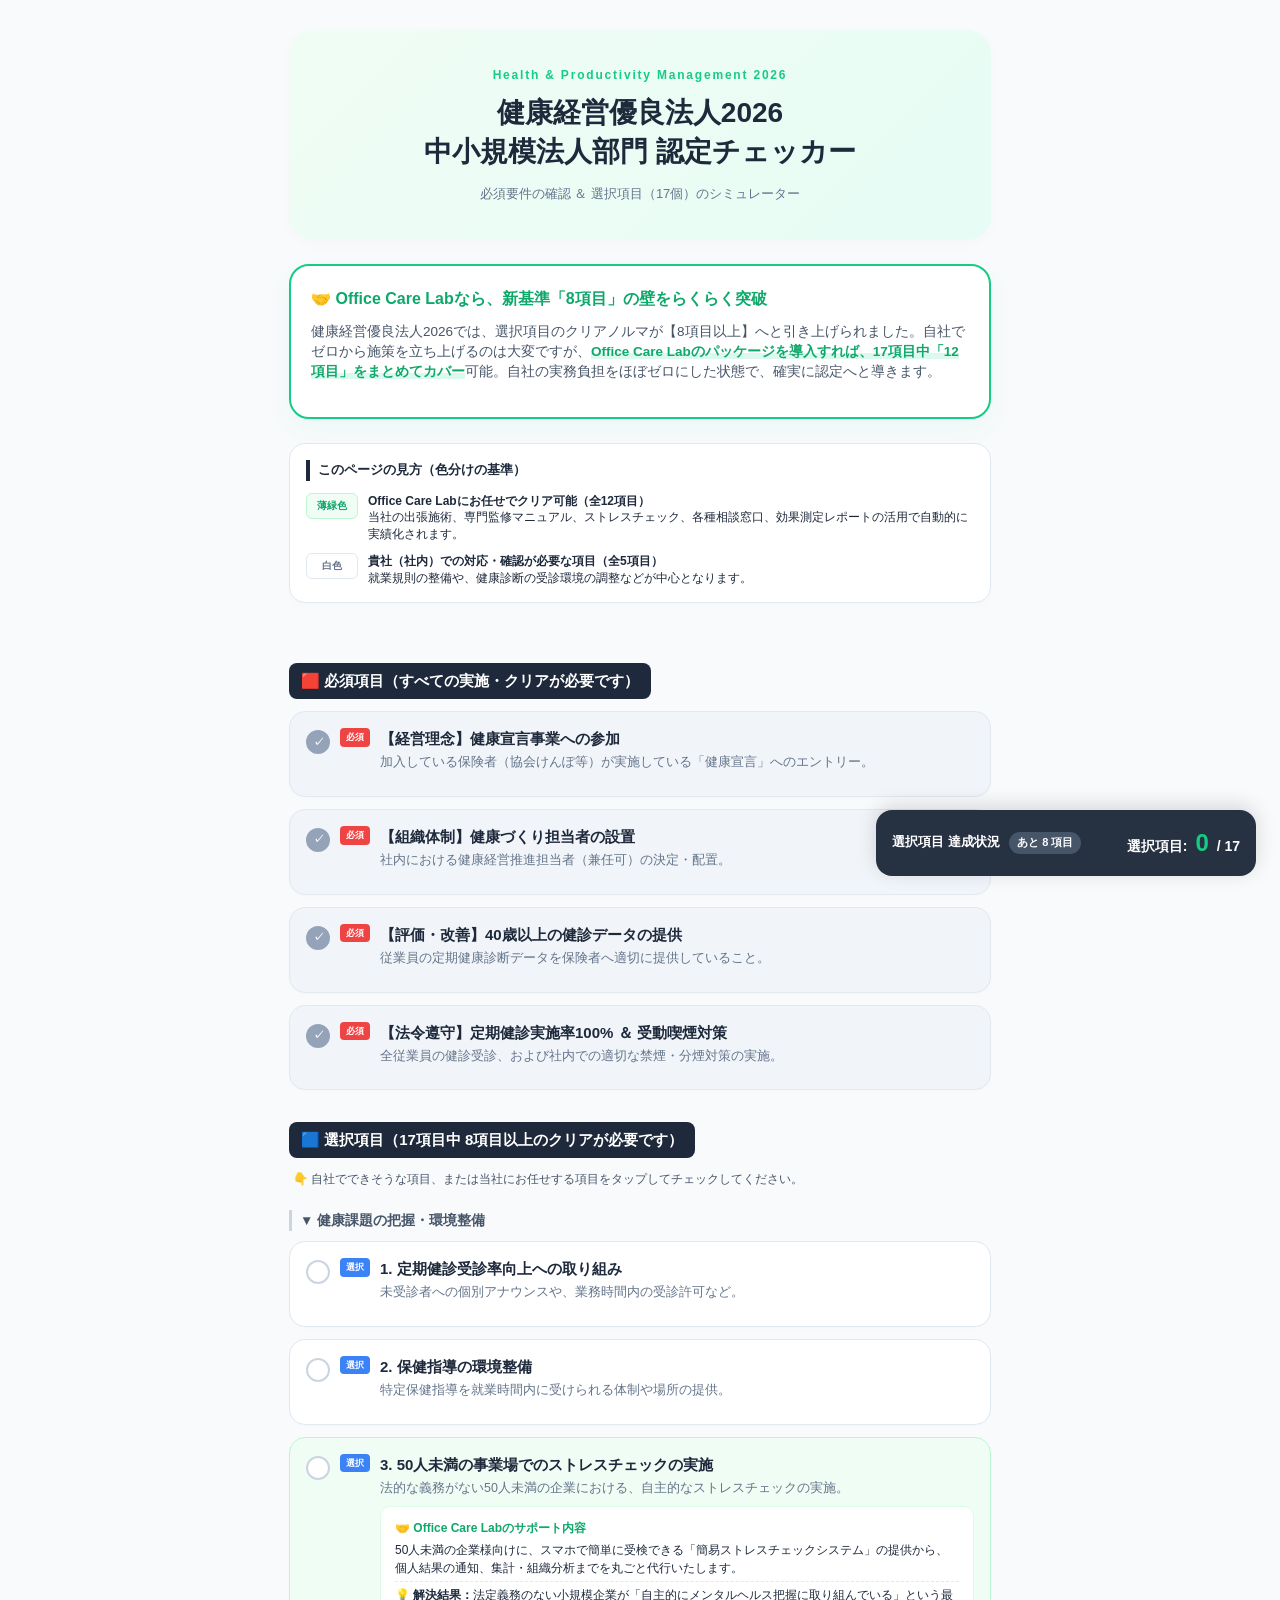
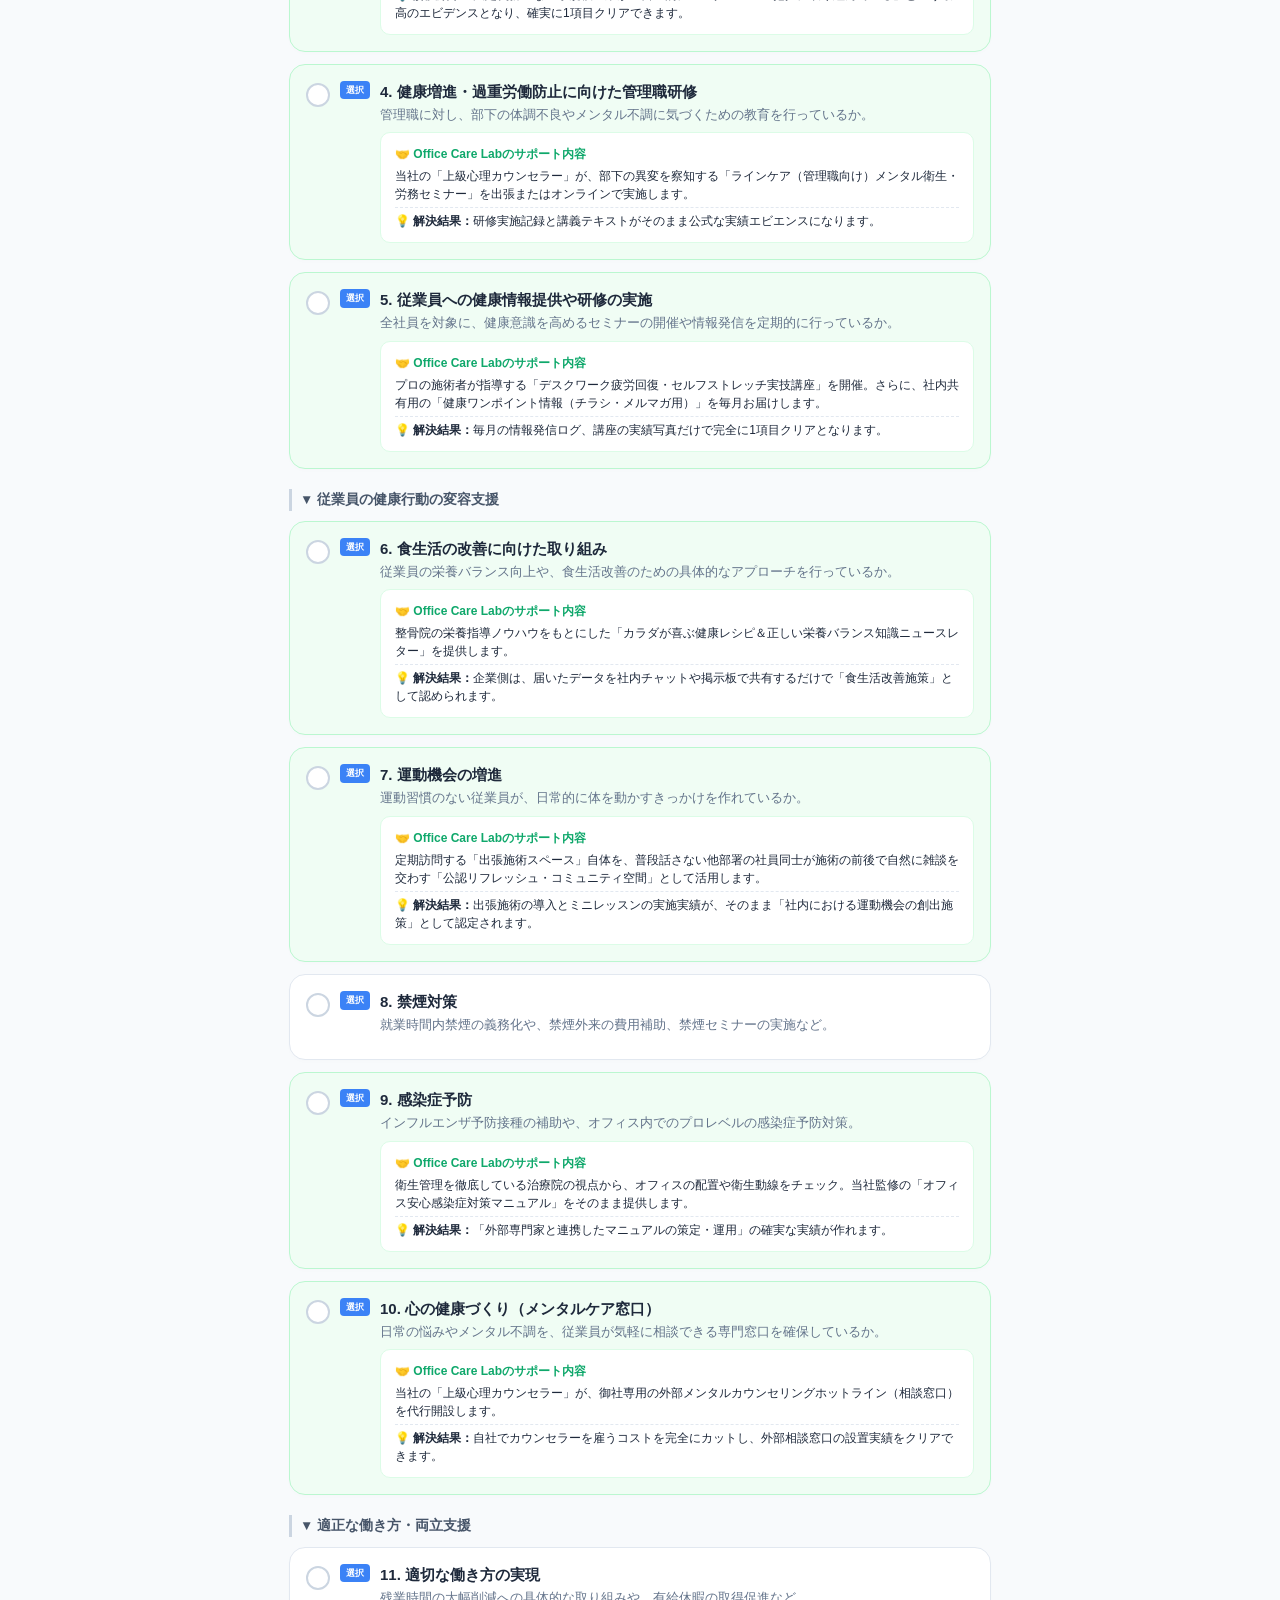
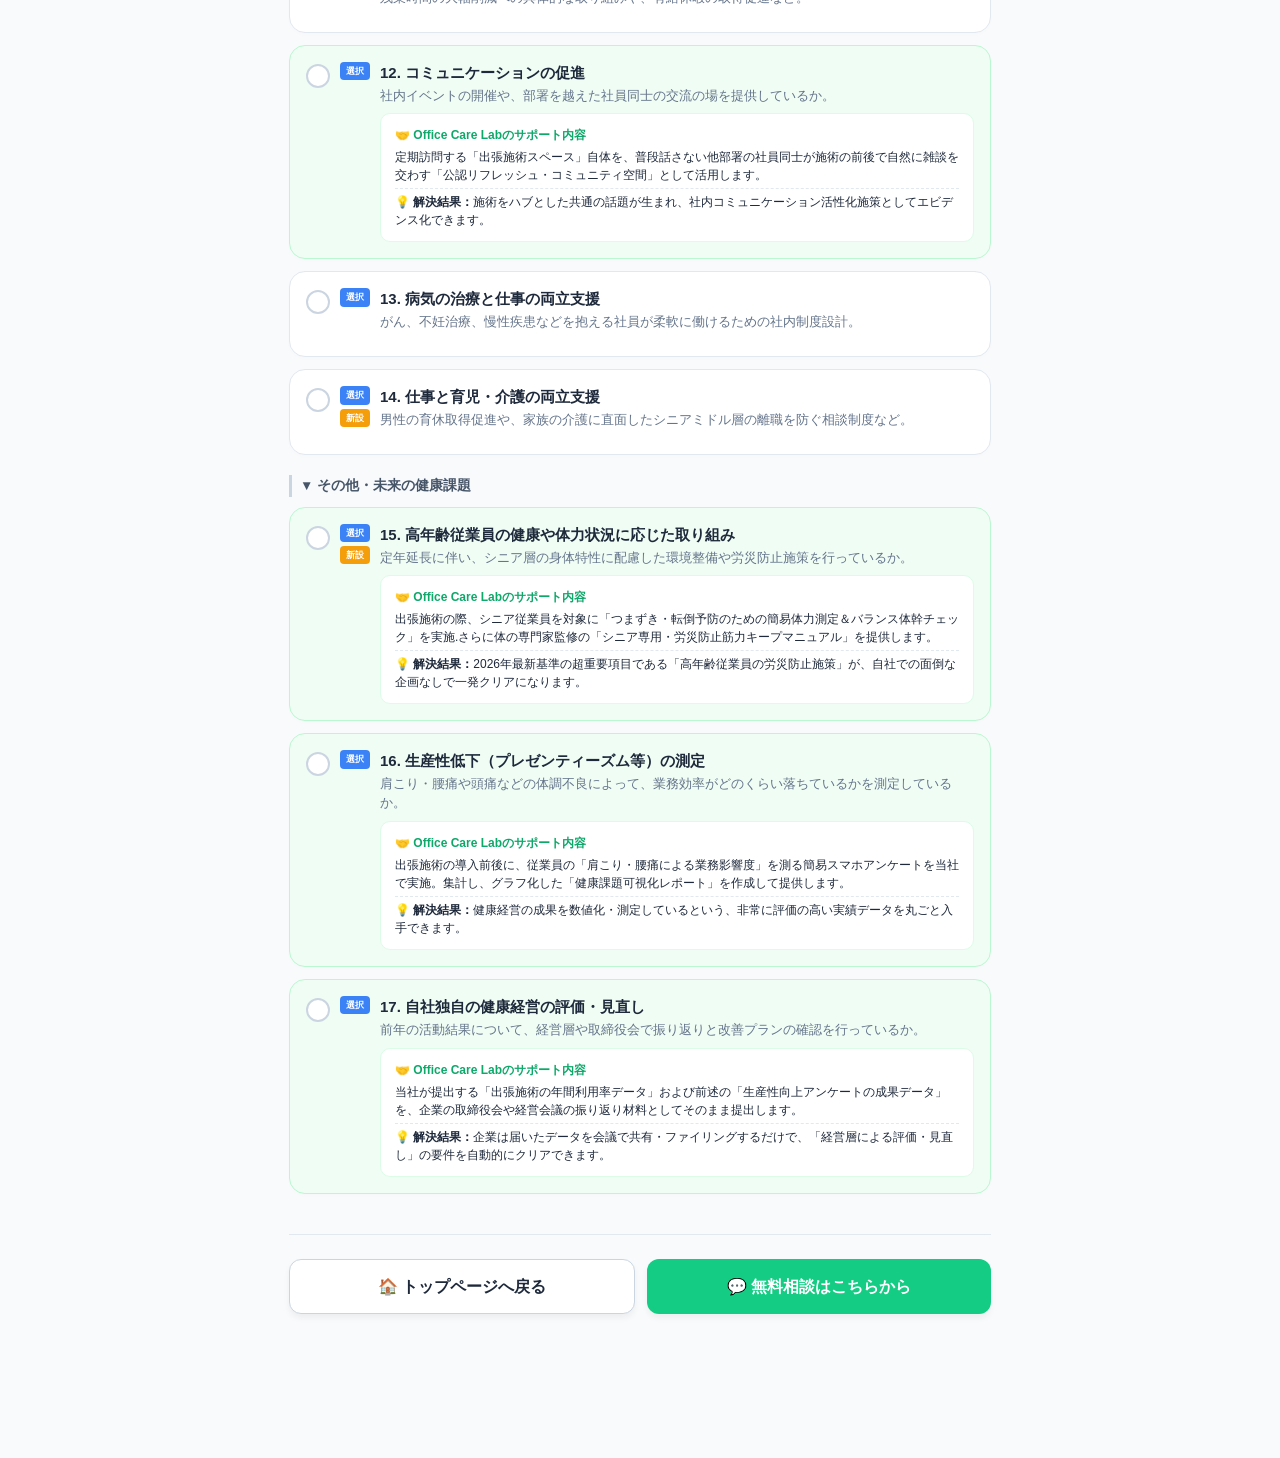
==== commit cd079fa0: "Update kenko-keiei.html" ====
--- a/kenko-keiei.html
+++ b/kenko-keiei.html
@@ -3,112 +3,391 @@
 <head>
     <meta charset="UTF-8">
     <meta name="viewport" content="width=device-width, initial-scale=1.0">
-    <title>健康経営優良法人2026 認定チェッカー | Office Care Lab</title>
+    <title>健康経営優良法人2026 認定取得サポート体制 | Office Care Lab</title>
     <style>
+        /* 🎨 デザインシステム設定 */
         :root {
-            --primary-color: #14cc83;
-            --primary-light: #f0fdf4;
-            --primary-border: #bbf7d0;
-            --dark-color: #1e293b;
-            --text-muted: #64748b;
-            --bg-gray: #f8fafc;
-            --required-color: #ef4444;
-            --optional-color: #3b82f6;
-        }
-
-        html { scroll-behavior: smooth; }
+            --primary-color: #14cc83;      /* テーマ：ミントグリーン */
+            --primary-light: #f0fdf4;     /* お任せ項目の背景 */
+            --primary-border: #bbf7d0;    /* お任せ項目の枠線 */
+            --dark-color: #1e293b;        /* 高級感のある濃いグレー */
+            --text-muted: #64748b;        /* 補足用グレー */
+            --bg-gray: #f8fafc;           /* 薄い背景グレー */
+            --required-color: #ef4444;    /* 必須バッジ（赤） */
+            --optional-color: #3b82f6;    /* 任意バッジ（青） */
+            --new-color: #f59e0b;         /* 新設バッジ（オレンジ） */
+        }
+
         body {
             font-family: 'Helvetica Neue', Arial, 'Hiragino Kaku Gothic ProN', 'Hiragino Sans', Meiryo, sans-serif;
             color: var(--dark-color);
-            background-color: var(--bg-gray);
-            margin: 0; padding: 0; line-height: 1.6;
+            background-color: #f8fafc;
+            margin: 0;
+            padding: 0;
+            line-height: 1.6;
             -webkit-tap-highlight-color: transparent;
         }
-        .container { width: 100%; max-width: 750px; margin: 0 auto; padding: 20px 12px; box-sizing: border-box; }
+
+        .container {
+            width: 100%;
+            max-width: 750px;
+            margin: 0 auto;
+            padding: 20px 12px;
+            box-sizing: border-box;
+        }
+
+        /* 🌅 ヘッダーデザイン */
+        .page-header {
+            text-align: center;
+            padding: 36px 16px;
+            background: linear-gradient(135deg, #f0fdf4 0%, #e6fcf5 100%);
+            border-radius: 24px;
+            margin-bottom: 24px;
+            box-shadow: 0 4px 15px rgba(0,0,0,0.02);
+        }
+        .page-header .sub {
+            font-size: 12px;
+            color: var(--primary-color);
+            font-weight: bold;
+            letter-spacing: 0.15em;
+            margin-bottom: 8px;
+        }
+        .page-header h1 {
+            font-size: 22px;
+            margin: 0 0 12px 0;
+            font-weight: 800;
+            line-height: 1.4;
+        }
+        .page-header p {
+            font-size: 13px;
+            color: var(--text-muted);
+            margin: 0;
+        }
+
+        /* 📊 カウンター固定バー（画面下部に追従） */
+        .counter-sticky-bar {
+            position: fixed;
+            bottom: 0;
+            left: 0;
+            width: 100%;
+            background-color: rgba(30, 41, 59, 0.96);
+            color: #ffffff;
+            padding: 14px 16px;
+            box-sizing: border-box;
+            display: flex;
+            justify-content: space-between;
+            align-items: center;
+            z-index: 1000;
+            box-shadow: 0 -4px 20px rgba(0,0,0,0.15);
+            backdrop-filter: blur(8px);
+        }
+        .counter-title {
+            font-size: 13px;
+            font-weight: bold;
+        }
+        .counter-display {
+            font-size: 14px;
+            font-weight: bold;
+        }
+        .counter-number {
+            font-size: 24px;
+            color: var(--primary-color);
+            font-weight: 900;
+            margin: 0 4px;
+            font-family: Arial, sans-serif;
+        }
+        .counter-number.achieved {
+            color: #5eead4;
+            text-shadow: 0 0 10px rgba(94,234,212,0.6);
+        }
+        .status-msg {
+            font-size: 11px;
+            background-color: #475569;
+            padding: 2px 8px;
+            border-radius: 20px;
+            margin-left: 6px;
+            display: inline-block;
+        }
+        .status-msg.clear {
+            background-color: var(--primary-color);
+            color: #1e293b;
+            font-weight: bold;
+        }
+
+        /* 🤝 トップの訴求ボックス */
+        .cta-premium-box {
+            background-color: #ffffff;
+            border: 2px solid var(--primary-color);
+            border-radius: 20px;
+            padding: 20px;
+            margin-bottom: 24px;
+            box-shadow: 0 10px 25px rgba(20,204,131,0.05);
+        }
+        .cta-premium-box h2 {
+            font-size: 16px;
+            color: #0fa86b;
+            margin: 0 0 10px 0;
+            font-weight: bold;
+            display: flex;
+            align-items: center;
+            gap: 6px;
+        }
+        .cta-premium-box p {
+            font-size: 13.5px;
+            margin: 0 0 14px 0;
+            color: #475569;
+            line-height: 1.5;
+        }
+        .cta-premium-box .highlight-text {
+            background: linear-gradient(transparent 60%, #dbf9ee 60%);
+            font-weight: bold;
+            color: #0fa86b;
+        }
+
+        /* 🗺️ カラーガイド凡例 */
+        .legend-card {
+            background-color: #ffffff;
+            border-radius: 16px;
+            padding: 16px;
+            margin-bottom: 28px;
+            border: 1px solid #e2e8f0;
+            box-shadow: 0 4px 6px rgba(0,0,0,0.01);
+        }
+        .legend-title {
+            font-size: 13px;
+            font-weight: bold;
+            color: var(--dark-color);
+            margin-bottom: 12px;
+            border-left: 4px solid var(--dark-color);
+            padding-left: 8px;
+        }
+        .legend-row {
+            display: flex;
+            align-items: flex-start;
+            gap: 10px;
+            margin-bottom: 10px;
+            font-size: 12px;
+            line-height: 1.4;
+        }
+        .legend-row:last-child { margin-bottom: 0; }
+        .legend-box {
+            width: 50px;
+            height: 24px;
+            border-radius: 6px;
+            flex-shrink: 0;
+            display: flex;
+            align-items: center;
+            justify-content: center;
+            font-weight: bold;
+            font-size: 10px;
+        }
+        .legend-box.partner { background-color: var(--primary-light); border: 1px solid var(--primary-border); color: #0fa86b; }
+        .legend-box.company { background-color: #ffffff; border: 1px solid #e2e8f0; color: var(--text-muted); }
+
+        /* 🏷️ セクション・大見出し */
+        .cat-title {
+            font-size: 15px;
+            font-weight: 800;
+            padding: 6px 12px;
+            background-color: var(--dark-color);
+            color: #ffffff;
+            border-radius: 8px;
+            margin: 32px 0 12px 0;
+            display: inline-block;
+        }
+        .cat-sub-heading {
+            font-size: 13.5px;
+            font-weight: bold;
+            color: #475569;
+            margin: 20px 0 10px 0;
+            padding-left: 8px;
+            border-left: 3px solid #cbd5e1;
+        }
+
+        /* 📝 リスト構造（カードスタイル） */
+        .list-container {
+            display: flex;
+            flex-direction: column;
+            gap: 12px;
+        }
         
-        .page-header {
-            text-align: center; padding: 36px 16px;
-            background: linear-gradient(135deg, #f0fdf4 0%, #e6fcf5 100%);
-            border-radius: 24px; margin-bottom: 24px;
-        }
-        .page-header h1 { font-size: 22px; margin: 0 0 12px 0; font-weight: 800; }
-        .page-header p { font-size: 13px; color: var(--text-muted); margin: 0; }
-
-        .cta-premium-box {
-            background-color: #ffffff; border: 2px solid var(--primary-color);
-            border-radius: 20px; padding: 20px; margin-bottom: 24px;
-        }
-        .cta-premium-box h2 { font-size: 16px; color: #0fa86b; margin: 0 0 10px 0; }
-        .cta-premium-box p { font-size: 13.5px; margin: 0; color: #475569; }
-
-        .cat-title {
-            font-size: 14px; font-weight: 800; padding: 6px 12px;
-            background-color: var(--dark-color); color: #ffffff;
-            border-radius: 8px; margin: 32px 0 12px 0; display: inline-block;
-        }
-        .cat-sub-heading {
-            font-size: 13px; font-weight: bold; color: #475569;
-            margin: 20px 0 10px 0; padding-left: 8px; border-left: 3px solid #cbd5e1;
-        }
-
-        .list-container { display: flex; flex-direction: column; gap: 12px; }
         .task-card {
-            display: flex; align-items: flex-start; gap: 10px; padding: 16px;
-            background-color: #ffffff; border: 1px solid #e2e8f0; border-radius: 16px;
-            cursor: pointer; transition: all 0.2s; position: relative;
-        }
-        .task-card.partner-clear { background-color: var(--primary-light); border-color: var(--primary-border); }
-        .task-card.is-checked { border-color: var(--primary-color) !important; background-color: #e6fcf5 !important; }
-
-        .badge-container { display: flex; flex-direction: column; gap: 4px; flex-shrink: 0; }
+            display: flex;
+            align-items: flex-start;
+            gap: 10px;
+            padding: 16px;
+            background-color: #ffffff;
+            border: 1px solid #e2e8f0;
+            border-radius: 16px;
+            box-shadow: 0 2px 4px rgba(0,0,0,0.01);
+            cursor: pointer;
+            transition: all 0.2s;
+            position: relative;
+        }
+        
+        /* 🟢 ミントグリーン表示（当社にお任せ項目） */
+        .task-card.partner-clear {
+            background-color: var(--primary-light);
+            border-color: var(--primary-border);
+        }
+
+        /* 👑 JavaScriptでクラス付与してスタイルを確実変更 */
+        .task-card.is-checked {
+            border-color: var(--primary-color) !important;
+            box-shadow: 0 4px 12px rgba(20,204,131,0.08) !important;
+            background-color: #e6fcf5 !important;
+        }
+
+        /* バッジエリア */
+        .badge-container {
+            display: flex;
+            flex-direction: column;
+            gap: 4px;
+            flex-shrink: 0;
+        }
         .status-badge {
-            font-size: 9px; font-weight: bold; padding: 2px 6px; border-radius: 4px;
-            color: #ffffff; text-align: center; white-space: nowrap;
+            font-size: 9px;
+            font-weight: bold;
+            padding: 2px 6px;
+            border-radius: 4px;
+            color: #ffffff;
+            text-align: center;
+            white-space: nowrap;
         }
         .status-badge.required { background-color: var(--required-color); }
         .status-badge.optional { background-color: var(--optional-color); }
-
-        .task-content { flex: 1; }
-        .task-name { font-size: 14px; font-weight: bold; margin-bottom: 4px; }
-        .task-desc { font-size: 12px; color: var(--text-muted); margin: 0; }
+        .status-badge.new { background-color: var(--new-color); }
+
+        /* テキスト表示領域 */
+        .task-content {
+            flex: 1;
+        }
+        .task-name {
+            font-size: 14px;
+            font-weight: bold;
+            margin-bottom: 4px;
+            line-height: 1.4;
+        }
+        .task-desc {
+            font-size: 12px;
+            color: var(--text-muted);
+            margin: 0 0 8px 0;
+            line-height: 1.5;
+        }
         
+        /* 🛠️ サポート・解決策の構造化ブロック */
         .solution-box {
-            background-color: #ffffff; border-radius: 10px; padding: 10px 12px;
-            margin-top: 8px; border: 1px solid #dcfce7; font-size: 11.5px;
-        }
-        .solution-box .sol-title { color: #0fa86b; font-weight: bold; margin-bottom: 4px; }
-
+            background-color: #ffffff;
+            border-radius: 10px;
+            padding: 10px 12px;
+            margin-top: 8px;
+            border: 1px solid #dcfce7;
+            font-size: 11.5px;
+            line-height: 1.5;
+        }
+        .solution-box .sol-title {
+            color: #0fa86b;
+            font-weight: bold;
+            margin-bottom: 4px;
+            display: flex;
+            align-items: center;
+            gap: 4px;
+        }
+        .solution-box .sol-result {
+            color: var(--dark-color);
+            margin-top: 4px;
+            padding-top: 4px;
+            border-top: 1px dashed #e2e8f0;
+        }
+
+        /* カスタムチェックマークアイコン */
         .circle-check {
-            width: 20px; height: 20px; border: 2px solid #cbd5e1; border-radius: 50%;
-            display: flex; align-items: center; justify-content: center; background-color: #ffffff;
-            flex-shrink: 0; font-size: 11px; color: transparent; font-weight: bold; margin-top: 2px;
-        }
-        .task-card.is-checked .circle-check { background-color: var(--primary-color); border-color: var(--primary-color); color: #ffffff; }
-
-        .footer-action-area { margin-top: 40px; padding: 24px 0; border-top: 1px solid #e2e8f0; display: flex; flex-direction: column; gap: 12px; }
+            width: 20px;
+            height: 20px;
+            border: 2px solid #cbd5e1;
+            border-radius: 50%;
+            display: flex;
+            align-items: center;
+            justify-content: center;
+            background-color: #ffffff;
+            flex-shrink: 0;
+            font-size: 11px;
+            color: transparent;
+            font-weight: bold;
+            transition: all 0.15s;
+            margin-top: 2px;
+        }
+        /* チェックON時のインジケーター変化 */
+        .task-card.is-checked .circle-check {
+            background-color: var(--primary-color);
+            border-color: var(--primary-color);
+            color: #ffffff;
+        }
+
+        /* 🚪 フッター・アクションボタンエリア */
+        .footer-action-area {
+            margin-top: 40px;
+            padding: 24px 0;
+            border-top: 1px solid #e2e8f0;
+            display: flex;
+            flex-direction: column;
+            gap: 12px;
+        }
         .btn-base {
-            display: flex; align-items: center; justify-content: center; font-weight: bold; font-size: 15px;
-            padding: 14px 20px; border-radius: 12px; text-decoration: none; box-sizing: border-box;
-        }
-        .btn-consultation { background-color: var(--primary-color); color: #ffffff; }
-        .btn-back-top { background-color: #ffffff; color: var(--dark-color); border: 1px solid #cbd5e1; }
-
-        .counter-sticky-bar {
-            position: fixed; bottom: 0; left: 0; width: 100%; background-color: rgba(30, 41, 59, 0.96);
-            color: #ffffff; padding: 14px 16px; box-sizing: border-box; display: flex;
-            justify-content: space-between; align-items: center; z-index: 1000; backdrop-filter: blur(8px);
-        }
-        .counter-number { font-size: 24px; color: var(--primary-color); font-weight: 900; margin: 0 4px; }
-        .status-msg { font-size: 11px; background-color: #475569; padding: 2px 8px; border-radius: 20px; }
-        .status-msg.clear { background-color: var(--primary-color); color: #1e293b; font-weight: bold; }
-        .padding-bottom-space { height: 90px; }
-
+            display: flex;
+            align-items: center;
+            justify-content: center;
+            font-weight: bold;
+            font-size: 15px;
+            padding: 14px 20px;
+            border-radius: 12px;
+            text-decoration: none;
+            transition: all 0.2s;
+            box-sizing: border-box;
+            box-shadow: 0 4px 6px rgba(0,0,0,0.05);
+        }
+        /* 無料相談ボタン（メイン・目立つ緑） */
+        .btn-consultation {
+            background-color: var(--primary-color);
+            color: #ffffff;
+            border: none;
+        }
+        .btn-consultation:hover {
+            background-color: #0fa86b;
+            transform: translateY(-1px);
+        }
+        /* トップページに戻るボタン（サブ・落ち着いたグレー） */
+        .btn-back-top {
+            background-color: #ffffff;
+            color: var(--dark-color);
+            border: 1px solid #cbd5e1;
+        }
+        .btn-back-top:hover {
+            background-color: #f1f5f9;
+            transform: translateY(-1px);
+        }
+
+        /* カウンターバーに隠れないための余白 */
+        .padding-bottom-space {
+            height: 90px;
+        }
+
+        /* 💻 PC閲覧用のレイアウト調整 */
         @media (min-width: 768px) {
             .container { padding: 30px 24px; }
             .page-header h1 { font-size: 28px; }
+            .task-name { font-size: 15px; }
+            .task-desc { font-size: 12.5px; }
+            .solution-box { font-size: 12px; padding: 12px 14px; }
             .footer-action-area { flex-direction: row-reverse; }
             .footer-action-area .btn-base { flex: 1; font-size: 16px; }
-            .counter-sticky-bar { max-width: 380px; left: auto; right: 24px; bottom: 24px; border-radius: 16px; }
+            .counter-sticky-bar {
+                max-width: 380px;
+                left: auto;
+                right: 24px;
+                bottom: 24px;
+                border-radius: 16px;
+            }
         }
     </style>
 </head>
@@ -116,305 +395,363 @@
 
 <div class="container">
 
+    <!-- 🌅 ヘッダー -->
     <div class="page-header">
+        <div class="sub">Health & Productivity Management 2026</div>
         <h1>健康経営優良法人2026<br>中小規模法人部門 認定チェッカー</h1>
-        <p>PDF要件順に準拠：必須要件の確認 ＆ 選択項目シミュレーター</p>
-    </div>
-
-    <div class="cat-title">1. 経営理念・方針</div>
+        <p>必須要件の確認 ＆ 選択項目（17個）のシミュレーター</p>
+    </div>
+
+    <!-- 🤝 プレミアム訴求 -->
+    <div class="cta-premium-box">
+        <h2>🤝 Office Care Labなら、新基準「8項目」の壁をらくらく突破</h2>
+        <p>健康経営優良法人2026では、選択項目のクリアノルマが【8項目以上】へと引き上げられました。自社でゼロから施策を立ち上げるのは大変ですが、<span class="highlight-text">Office Care Labのパッケージを導入すれば、17項目中「12項目」をまとめてカバー</span>可能。自社の実務負担をほぼゼロにした状態で、確実に認定へと導きます。</p>
+    </div>
+
+    <!-- 🗺️ カラーガイド凡例 -->
+    <div class="legend-card">
+        <div class="legend-title">このページの見方（色分けの基準）</div>
+        <div class="legend-row">
+            <div class="legend-box partner">薄緑色</div>
+            <div><b>Office Care Labにお任せでクリア可能（全12項目）</b><br>当社の出張施術、専門監修マニュアル、ストレスチェック、各種相談窓口、効果測定レポートの活用で自動的に実績化されます。</div>
+        </div>
+        <div class="legend-row">
+            <div class="legend-box company" style="background-color: #fff;">白色</div>
+            <div><b>貴社（社内）での対応・確認が必要な項目（全5項目）</b><br>就業規則の整備や、健康診断の受診環境の調整などが中心となります。</div>
+        </div>
+    </div>
+
+    <!-- ==================== 🟥 必須項目セクション ==================== -->
+    <div class="cat-title">🟥 必須項目（すべての実施・クリアが必要です）</div>
+    
     <div class="list-container">
         <div class="task-card" style="background-color: #f1f5f9; cursor: not-allowed;">
-            <div class="circle-check" style="background-color: #94a3b8; color: white;">✓</div>
+            <div class="circle-check" style="background-color: #94a3b8; border-color: #94a3b8; color: white;">✓</div>
             <div class="badge-container"><span class="status-badge required">必須</span></div>
             <div class="task-content">
-                <div class="task-name">健康宣言の社内外への発信及び経営者自身の健診受診</div>
-                <p class="task-desc">所属する保険者への健康宣言への参加、および経営者自身の受診。</p>
-            </div>
-        </div>
-    </div>
-
-    <div class="cat-title">2. 組織体制</div>
+                <div class="task-name">【経営理念】健康宣言事業への参加</div>
+                <p class="task-desc">加入している保険者（協会けんぽ等）が実施している「健康宣言」へのエントリー。</p>
+            </div>
+        </div>
+        <div class="task-card" style="background-color: #f1f5f9; cursor: not-allowed;">
+            <div class="circle-check" style="background-color: #94a3b8; border-color: #94a3b8; color: white;">✓</div>
+            <div class="badge-container"><span class="status-badge required">必須</span></div>
+            <div class="task-content">
+                <div class="task-name">【組織体制】健康づくり担当者の設置</div>
+                <p class="task-desc">社内における健康経営推進担当者（兼任可）の決定・配置。</p>
+            </div>
+        </div>
+        <div class="task-card" style="background-color: #f1f5f9; cursor: not-allowed;">
+            <div class="circle-check" style="background-color: #94a3b8; border-color: #94a3b8; color: white;">✓</div>
+            <div class="badge-container"><span class="status-badge required">必須</span></div>
+            <div class="task-content">
+                <div class="task-name">【評価・改善】40歳以上の健診データの提供</div>
+                <p class="task-desc">従業員の定期健康診断データを保険者へ適切に提供していること。</p>
+            </div>
+        </div>
+        <div class="task-card" style="background-color: #f1f5f9; cursor: not-allowed;">
+            <div class="circle-check" style="background-color: #94a3b8; border-color: #94a3b8; color: white;">✓</div>
+            <div class="badge-container"><span class="status-badge required">必須</span></div>
+            <div class="task-content">
+                <div class="task-name">【法令遵守】定期健診実施率100% ＆ 受動喫煙対策</div>
+                <p class="task-desc">全従業員の健診受診、および社内での適切な禁煙・分煙対策の実施。</p>
+            </div>
+        </div>
+    </div>
+
+    <!-- ==================== 🟦 選択項目セクション ==================== -->
+    <div class="cat-title">🟦 選択項目（17項目中 8項目以上のクリアが必要です）</div>
+    <p style="font-size: 12px; color: #475569; margin: 0 0 12px 4px;">👇 自社でできそうな項目、または当社にお任せする項目をタップしてチェックしてください。</p>
+    
+    <!-- 分類1 -->
+    <div class="cat-sub-heading">▼ 健康課題の把握・環境整備</div>
     <div class="list-container">
-        <div class="task-card" style="background-color: #f1f5f9; cursor: not-allowed;">
-            <div class="circle-check" style="background-color: #94a3b8; color: white;">✓</div>
-            <div class="badge-container"><span class="status-badge required">必須</span></div>
-            <div class="task-content">
-                <div class="task-name">健康づくり担当者の設置</div>
-                <p class="task-desc">社内推進担当の配置（兼任可）。</p>
-            </div>
-        </div>
-        <div class="task-card" style="background-color: #f1f5f9; cursor: not-allowed;">
-            <div class="circle-check" style="background-color: #94a3b8; color: white;">✓</div>
-            <div class="badge-container"><span class="status-badge required">必須</span></div>
-            <div class="task-content">
-                <div class="task-name">(求めに応じて)40歳以上の従業員の健診データの提供</div>
-                <p class="task-desc">保険者への適切な健診データ提供体制。</p>
-            </div>
-        </div>
-    </div>
-
-    <div class="cat-title">3. 制度・土台づくり ＆ 推進施策（選択項目）</div>
-    <p style="font-size:12px; color:#475569; margin:0 0 10px 4px;">👇 PDFの記載順に並んでいます。自社で取り組む、または当社に任せる項目をタップしてください。</p>
-
-    <div class="cat-sub-heading">▼ (1) 従業員の健康課題の把握と必要な対策の検討</div>
+        
+        <div class="task-card select-item">
+            <div class="circle-check">✓</div>
+            <div class="badge-container"><span class="status-badge optional">選択</span></div>
+            <div class="task-content">
+                <div class="task-name">1. 定期健診受診率向上への取り組み</div>
+                <p class="task-desc">未受診者への個別アナウンスや、業務時間内の受診許可など。</p>
+            </div>
+        </div>
+
+        <div class="task-card select-item">
+            <div class="circle-check">✓</div>
+            <div class="badge-container"><span class="status-badge optional">選択</span></div>
+            <div class="task-content">
+                <div class="task-name">2. 保健指導の環境整備</div>
+                <p class="task-desc">特定保健指導を就業時間内に受けられる体制や場所の提供。</p>
+            </div>
+        </div>
+
+        <!-- 🟢 お任せ 3 -->
+        <div class="task-card partner-clear select-item">
+            <div class="circle-check">✓</div>
+            <div class="badge-container"><span class="status-badge optional">選択</span></div>
+            <div class="task-content">
+                <div class="task-name">3. 50人未満の事業場でのストレスチェックの実施</div>
+                <p class="task-desc">法的な義務がない50人未満の企業における、自主的なストレスチェックの実施。</p>
+                <div class="solution-box">
+                    <div class="sol-title">🤝 Office Care Labのサポート内容</div>
+                    <div>50人未満の企業様向けに、スマホで簡単に受検できる「簡易ストレスチェックシステム」の提供から、個人結果の通知、集計・組織分析までを丸ごと代行いたします。</div>
+                    <div class="sol-result"><b>💡 解決結果：</b>法定義務のない小規模企業が「自主的にメンタルヘルス把握に取り組んでいる」という最高のエビデンスとなり、確実に1項目クリアできます。</div>
+                </div>
+            </div>
+        </div>
+
+        <!-- 🟢 お任せ 4 -->
+        <div class="task-card partner-clear select-item">
+            <div class="circle-check">✓</div>
+            <div class="badge-container"><span class="status-badge optional">選択</span></div>
+            <div class="task-content">
+                <div class="task-name">4. 健康増進・過重労働防止に向けた管理職研修</div>
+                <p class="task-desc">管理職に対し、部下の体調不良やメンタル不調に気づくための教育を行っているか。</p>
+                <div class="solution-box">
+                    <div class="sol-title">🤝 Office Care Labのサポート内容</div>
+                    <div>当社の「上級心理カウンセラー」が、部下の異変を察知する「ラインケア（管理職向け）メンタル衛生・労務セミナー」を出張またはオンラインで実施します。</div>
+                    <div class="sol-result"><b>💡 解決結果：</b>研修実施記録と講義テキストがそのまま公式な実績エビエンスになります。</div>
+                </div>
+            </div>
+        </div>
+
+        <!-- 🟢 お任せ 5 -->
+        <div class="task-card partner-clear select-item">
+            <div class="circle-check">✓</div>
+            <div class="badge-container"><span class="status-badge optional">選択</span></div>
+            <div class="task-content">
+                <div class="task-name">5. 従業員への健康情報提供や研修の実施</div>
+                <p class="task-desc">全社員を対象に、健康意識を高めるセミナーの開催や情報発信を定期的に行っているか。</p>
+                <div class="solution-box">
+                    <div class="sol-title">🤝 Office Care Labのサポート内容</div>
+                    <div>プロの施術者が指導する「デスクワーク疲労回復・セルフストレッチ実技講座」を開催。さらに、社内共有用の「健康ワンポイント情報（チラシ・メルマガ用）」を毎月お届けします。</div>
+                    <div class="sol-result"><b>💡 解決結果：</b>毎月の情報発信ログ、講座の実績写真だけで完全に1項目クリアとなります。</div>
+                </div>
+            </div>
+        </div>
+
+    </div>
+
+    <!-- 分類2 -->
+    <div class="cat-sub-heading">▼ 従業員の健康行動の変容支援</div>
     <div class="list-container">
+
+        <!-- 🟢 お任せ 6 -->
+        <div class="task-card partner-clear select-item">
+            <div class="circle-check">✓</div>
+            <div class="badge-container"><span class="status-badge optional">選択</span></div>
+            <div class="task-content">
+                <div class="task-name">6. 食生活の改善に向けた取り組み</div>
+                <p class="task-desc">従業員の栄養バランス向上や、食生活改善のための具体的なアプローチを行っているか。</p>
+                <div class="solution-box">
+                    <div class="sol-title">🤝 Office Care Labのサポート内容</div>
+                    <div>整骨院の栄養指導ノウハウをもとにした「カラダが喜ぶ健康レシピ＆正しい栄養バランス知識ニュースレター」を提供します。</div>
+                    <div class="sol-result"><b>💡 解決結果：</b>企業側は、届いたデータを社内チャットや掲示板で共有するだけで「食生活改善施策」として認められます。</div>
+                </div>
+            </div>
+        </div>
+
+        <!-- 🟢 お任せ 7 -->
+        <div class="task-card partner-clear select-item">
+            <div class="circle-check">✓</div>
+            <div class="badge-container"><span class="status-badge optional">選択</span></div>
+            <div class="task-content">
+                <div class="task-name">7. 運動機会の増進</div>
+                <p class="task-desc">運動習慣のない従業員が、日常的に体を動かすきっかけを作れているか。</p>
+                <div class="solution-box">
+                    <div class="sol-title">🤝 Office Care Labのサポート内容</div>
+                    <div>定期訪問する「出張施術スペース」自体を、普段話さない他部署の社員同士が施術の前後で自然に雑談を交わす「公認リフレッシュ・コミュニティ空間」として活用します。</div>
+                    <div class="sol-result"><b>💡 解決結果：</b>出張施術の導入とミニレッスンの実施実績が、そのまま「社内における運動機会の創出施策」として認定されます。</div>
+                </div>
+            </div>
+        </div>
+
         <div class="task-card select-item">
             <div class="circle-check">✓</div>
             <div class="badge-container"><span class="status-badge optional">選択</span></div>
             <div class="task-content">
-                <div class="task-name">① 定期健診受診率（実質100%）</div>
-                <p class="task-desc">全従業員の受診完了に向けた管理体制。</p>
-            </div>
-        </div>
+                <div class="task-name">8. 禁煙対策</div>
+                <p class="task-desc">就業時間内禁煙の義務化や、禁煙外来の費用補助、禁煙セミナーの実施など。</p>
+            </div>
+        </div>
+
+        <!-- 🟢 お任せ 9 -->
+        <div class="task-card partner-clear select-item">
+            <div class="circle-check">✓</div>
+            <div class="badge-container"><span class="status-badge optional">選択</span></div>
+            <div class="task-content">
+                <div class="task-name">9. 感染症予防</div>
+                <p class="task-desc">インフルエンザ予防接種の補助や、オフィス内でのプロレベルの感染症予防対策。</p>
+                <div class="solution-box">
+                    <div class="sol-title">🤝 Office Care Labのサポート内容</div>
+                    <div>衛生管理を徹底している治療院の視点から、オフィスの配置や衛生動線をチェック。当社監修の「オフィス安心感染症対策マニュアル」をそのまま提供します。</div>
+                    <div class="sol-result"><b>💡 解決結果：</b>「外部専門家と連携したマニュアルの策定・運用」の確実な実績が作れます。</div>
+                </div>
+            </div>
+        </div>
+
+        <!-- 🟢 お任せ 10 -->
+        <div class="task-card partner-clear select-item">
+            <div class="circle-check">✓</div>
+            <div class="badge-container"><span class="status-badge optional">選択</span></div>
+            <div class="task-content">
+                <div class="task-name">10. 心の健康づくり（メンタルケア窓口）</div>
+                <p class="task-desc">日常の悩みやメンタル不調を、従業員が気軽に相談できる専門窓口を確保しているか。</p>
+                <div class="solution-box">
+                    <div class="sol-title">🤝 Office Care Labのサポート内容</div>
+                    <div>当社の「上級心理カウンセラー」が、御社専用の外部メンタルカウンセリングホットライン（相談窓口）を代行開設します。</div>
+                    <div class="sol-result"><b>💡 解決結果：</b>自社でカウンセラーを雇うコストを完全にカットし、外部相談窓口の設置実績をクリアできます。</div>
+                </div>
+            </div>
+        </div>
+
+    </div>
+
+    <!-- 分類3 -->
+    <div class="cat-sub-heading">▼ 適正な働き方・両立支援</div>
+    <div class="list-container">
+
         <div class="task-card select-item">
             <div class="circle-check">✓</div>
             <div class="badge-container"><span class="status-badge optional">選択</span></div>
             <div class="task-content">
-                <div class="task-name">② 受診勧奨の取り組み</div>
-                <p class="task-desc">二次検査対象者への個別のアナウンスや受診の働きかけ。</p>
-            </div>
-        </div>
-        <div class="task-card partner-clear select-item">
-            <div class="circle-check">✓</div>
-            <div class="badge-container"><span class="status-badge optional">選択</span></div>
-            <div class="task-content">
-                <div class="task-name">③ 50人未満の事業場におけるストレスチェックの実施</div>
-                <div class="solution-box">
-                    <div class="sol-title">🤝 Office Care Labのサポート</div>
-                    <div>小規模法人向けの「簡易ストレスチェック」のシステム提供・集計を丸ごと代行します。</div>
-                </div>
-            </div>
-        </div>
+                <div class="task-name">11. 適切な働き方の実現</div>
+                <p class="task-desc">残業時間の大幅削減への具体的な取り組みや、有給休暇の取得促進など。</p>
+            </div>
+        </div>
+
+        <!-- 🟢 お任せ 12 -->
+        <div class="task-card partner-clear select-item">
+            <div class="circle-check">✓</div>
+            <div class="badge-container"><span class="status-badge optional">選択</span></div>
+            <div class="task-content">
+                <div class="task-name">12. コミュニケーションの促進</div>
+                <p class="task-desc">社内イベントの開催や、部署を越えた社員同士の交流の場を提供しているか。</p>
+                <div class="solution-box">
+                    <div class="sol-title">🤝 Office Care Labのサポート内容</div>
+                    <div>定期訪問する「出張施術スペース」自体を、普段話さない他部署の社員同士が施術の前後で自然に雑談を交わす「公認リフレッシュ・コミュニティ空間」として活用します。</div>
+                    <div class="sol-result"><b>💡 解決結果：</b>施術をハブとした共通の話題が生まれ、社内コミュニケーション活性化施策としてエビデンス化できます。</div>
+                </div>
+            </div>
+        </div>
+
         <div class="task-card select-item">
             <div class="circle-check">✓</div>
             <div class="badge-container"><span class="status-badge optional">選択</span></div>
             <div class="task-content">
-                <div class="task-name">健康経営の具体的な推進計画</div>
-                <p class="task-desc">目標やスケジュールを定めた社内計画の策定。</p>
-            </div>
-        </div>
-    </div>
-
-    <div class="cat-sub-heading">▼ ヘルスリテラシーの向上</div>
+                <div class="task-name">13. 病気の治療と仕事の両立支援</div>
+                <p class="task-desc">がん、不妊治療、慢性疾患などを抱える社員が柔軟に働けるための社内制度設計。</p>
+            </div>
+        </div>
+
+        <div class="task-card select-item">
+            <div class="circle-check">✓</div>
+            <div class="badge-container"><span class="status-badge optional">選択</span><span class="status-badge new">新設</span></div>
+            <div class="task-content">
+                <div class="task-name">14. 仕事と育児・介護の両立支援</div>
+                <p class="task-desc">男性の育休取得促進や、家族の介護に直面したシニアミドル層の離職を防ぐ相談制度など。</p>
+            </div>
+        </div>
+
+    </div>
+
+    <!-- 分類4 -->
+    <div class="cat-sub-heading">▼ その他・未来の健康課題</div>
     <div class="list-container">
-        <div class="task-card partner-clear select-item">
-            <div class="circle-check">✓</div>
-            <div class="badge-container"><span class="status-badge optional">選択</span></div>
-            <div class="task-content">
-                <div class="task-name">④ 管理職または従業員に対する教育機会の設定</div>
-                <div class="solution-box">
-                    <div class="sol-title">🤝 Office Care Labのサポート</div>
-                    <div>「ラインケアメンタル衛生セミナー」や「デスクワーク疲労回復講座」を出張開催します。</div>
-                </div>
-            </div>
-        </div>
-    </div>
-
-    <div class="cat-sub-heading">▼ (2) ワークライフバランスの推進</div>
-    <div class="list-container">
-        <div class="task-card select-item">
-            <div class="circle-check">✓</div>
-            <div class="badge-container"><span class="status-badge optional">選択</span></div>
-            <div class="task-content">
-                <div class="task-name">⑤ 適切な働き方実現に向けた取り組み</div>
-                <p class="task-desc">有給休暇の取得促進や、残業時間削減への取り組み。</p>
-            </div>
-        </div>
-        <div class="task-card select-item">
-            <div class="circle-check">✓</div>
-            <div class="badge-container"><span class="status-badge optional">選択</span></div>
-            <div class="task-content">
-                <div class="task-name">⑥ 仕事と育児または介護の両立支援の取り組み</div>
-                <p class="task-desc">柔軟な勤務制度の導入や相談窓口の周知。</p>
-            </div>
-        </div>
-    </div>
-
-    <div class="cat-sub-heading">▼ 職場の活性化</div>
-    <div class="list-container">
-        <div class="task-card partner-clear select-item">
-            <div class="circle-check">✓</div>
-            <div class="badge-container"><span class="status-badge optional">選択</span></div>
-            <div class="task-content">
-                <div class="task-name">⑦ コミュニケーションの促進に向けた取り組み</div>
-                <div class="solution-box">
-                    <div class="sol-title">🤝 Office Care Labのサポート</div>
-                    <div>「出張施術スペース」をハブに、部署を超えた社内の自然なコミュニケーション空間を創出します。</div>
-                </div>
-            </div>
-        </div>
-    </div>
-
-    <div class="cat-sub-heading">▼ 仕事と治療の両立支援</div>
-    <div class="list-container">
-        <div class="task-card select-item">
-            <div class="circle-check">✓</div>
-            <div class="badge-container"><span class="status-badge optional">選択</span></div>
-            <div class="task-content">
-                <div class="task-name">⑧ がん等の私病に関する復職・両立支援の取り組み</div>
-                <p class="task-desc">病気治療中の従業員が無理なく働ける就業環境の整備。</p>
-            </div>
-        </div>
-    </div>
-
-    <div class="cat-sub-heading">▼ 性差・年齢に配慮した職場づくり</div>
-    <div class="list-container">
-        <div class="task-card select-item">
-            <div class="circle-check">✓</div>
-            <div class="badge-container"><span class="status-badge optional">選択</span></div>
-            <div class="task-content">
-                <div class="task-name">⑨ 女性の健康保持・増進に向けた取り組み</div>
-                <p class="task-desc">女性特有の健康課題に関する理解促進や相談体制。</p>
-            </div>
-        </div>
-        <div class="task-card partner-clear select-item">
-            <div class="circle-check">✓</div>
-            <div class="badge-container"><span class="status-badge optional">選択</span></div>
-            <div class="task-content">
-                <div class="task-name">⑩ 高年齢従業員の健康や体力の状況に応じた取り組み</div>
-                <div class="solution-box">
-                    <div class="sol-title">🤝 Office Care Labのサポート</div>
-                    <div>「シニア層の転倒・労災防止体力チェック」および身体特性に配慮した実技指導を行います。</div>
-                </div>
-            </div>
-        </div>
-    </div>
-
-    <div class="cat-sub-heading">▼ (3) 従業員の心と身体の健康づくりに関する具体的対策（実行）</div>
-    <div class="list-container">
-        <div class="task-card select-item">
-            <div class="circle-check">✓</div>
-            <div class="badge-container"><span class="status-badge optional">選択</span></div>
-            <div class="task-content">
-                <div class="task-name">⑪ 保健指導の実施または特定保健指導実施機会の提供に関する取り組み</div>
-                <p class="task-desc">就業時間内での面談許可など、実施しやすい環境の提供。</p>
-            </div>
-        </div>
-        <div class="task-card partner-clear select-item">
-            <div class="circle-check">✓</div>
-            <div class="badge-container"><span class="status-badge optional">選択</span></div>
-            <div class="task-content">
-                <div class="task-name">⑫ 食生活の改善に向けた取り組み</div>
-                <div class="solution-box">
-                    <div class="sol-title">🤝 Office Care Labのサポート</div>
-                    <div>専門ノウハウを凝縮した「食生活改善ニュースレター」を定期提供し、社内配信のみで実績化。</div>
-                </div>
-            </div>
-        </div>
-        <div class="task-card partner-clear select-item">
-            <div class="circle-check">✓</div>
-            <div class="badge-container"><span class="status-badge optional">選択</span></div>
-            <div class="task-content">
-                <div class="task-name">⑬ 運動機会の増進に向けた取り組み</div>
-                <div class="solution-box">
-                    <div class="sol-title">🤝 Office Care Labのサポート</div>
-                    <div>定期訪問時のオフィスストレッチ実技レッスンにより、運動習慣のない層へ機会を提供。</div>
-                </div>
-            </div>
-        </div>
-        <div class="task-card select-item">
-            <div class="circle-check">✓</div>
-            <div class="badge-container"><span class="status-badge optional">選択</span></div>
-            <div class="task-content">
-                <div class="task-name">⑭ 長時間労働者への対応に関する取り組み</div>
-                <p class="task-desc">基準を超えた長時間労働者への面談や、早期の健康セーフティネット構築。</p>
-            </div>
-        </div>
-        <div class="task-card partner-clear select-item">
-            <div class="circle-check">✓</div>
-            <div class="badge-container"><span class="status-badge optional">選択</span></div>
-            <div class="task-content">
-                <div class="task-name">⑮ 心の健康保持・増進に関する取り組み</div>
-                <div class="solution-box">
-                    <div class="sol-title">🤝 Office Care Labのサポート</div>
-                    <div>「上級心理カウンセラー」による外部カウンセリング窓口を代行開設・運用します。</div>
-                </div>
-            </div>
-        </div>
-        <div class="task-card partner-clear select-item">
-            <div class="circle-check">✓</div>
-            <div class="badge-container"><span class="status-badge optional">選択</span></div>
-            <div class="task-content">
-                <div class="task-name">⑯ 感染症予防に関する取り組み</div>
-                <div class="solution-box">
-                    <div class="sol-title">🤝 Office Care Labのサポート</div>
-                    <div>専門院レベルの視点による「オフィス安心感染症対策マニュアル」の策定・運用。</div>
-                </div>
-            </div>
-        </div>
-        <div class="task-card select-item">
-            <div class="circle-check">✓</div>
-            <div class="badge-container"><span class="status-badge optional">選択</span></div>
-            <div class="task-content">
-                <div class="task-name">⑰ 喫煙率低下に向けた取り組み</div>
-                <p class="task-desc">禁煙セミナーの実施や、禁煙チャレンジ施策の推進。</p>
-            </div>
-        </div>
-    </div>
-
-    <div class="list-container" style="margin-top: 12px;">
-        <div class="task-card" style="background-color: #f1f5f9; cursor: not-allowed;">
-            <div class="circle-check" style="background-color: #94a3b8; color: white;">✓</div>
-            <div class="badge-container"><span class="status-badge required">必須</span></div>
-            <div class="task-content">
-                <div class="task-name">受動喫煙対策に関する取り組み</div>
-                <p class="task-desc">社内における完全禁煙、または適切な分煙対策の実施。</p>
-            </div>
-        </div>
-    </div>
-
-    <div class="cat-title">4. 評価・改善</div>
-    <div class="list-container">
-        <div class="task-card" style="background-color: #f1f5f9; cursor: not-allowed;">
-            <div class="circle-check" style="background-color: #94a3b8; color: white;">✓</div>
-            <div class="badge-container"><span class="status-badge required">必須</span></div>
-            <div class="task-content">
-                <div class="task-name">健康経営の取り組みに対する評価・改善</div>
-                <p class="task-desc">実施した施策の振り返りと、次年度に向けた見直しプロセスの確立。</p>
-            </div>
-        </div>
-    </div>
-
-    <div class="cat-title">5. 法令遵守・リスクマネジメント</div>
-    <div class="list-container">
-        <div class="task-card" style="background-color: #f1f5f9; cursor: not-allowed;">
-            <div class="circle-check" style="background-color: #94a3b8; color: white;">✓</div>
-            <div class="badge-container"><span class="status-badge required">必須</span></div>
-            <div class="task-content">
-                <div class="task-name">定期健診の実施、50人以上でのストレスチェック、法令違反がないこと等</div>
-                <p class="task-desc">労働基準法・労働安全衛生法の遵守と誓約書の提出。</p>
-            </div>
-        </div>
-    </div>
-
+
+        <!-- 🟢 お任せ 15 -->
+        <div class="task-card partner-clear select-item">
+            <div class="circle-check">✓</div>
+            <div class="badge-container"><span class="status-badge optional">選択</span><span class="status-badge new">新設</span></div>
+            <div class="task-content">
+                <div class="task-name">15. 高年齢従業員の健康や体力状況に応じた取り組み</div>
+                <p class="task-desc">定年延長に伴い、シニア層の身体特性に配慮した環境整備や労災防止施策を行っているか。</p>
+                <div class="solution-box">
+                    <div class="sol-title">🤝 Office Care Labのサポート内容</div>
+                    <div>出張施術の際、シニア従業員を対象に「つまずき・転倒予防のための簡易体力測定＆バランス体幹チェック」を実施.さらに体の専門家監修の「シニア専用・労災防止筋力キープマニュアル」を提供します。</div>
+                    <div class="sol-result"><b>💡 解決結果：</b>2026年最新基準の超重要項目である「高年齢従業員の労災防止施策」が、自社での面倒な企画なしで一発クリアになります。</div>
+                </div>
+            </div>
+        </div>
+
+        <!-- 🟢 お任せ 16 -->
+        <div class="task-card partner-clear select-item">
+            <div class="circle-check">✓</div>
+            <div class="badge-container"><span class="status-badge optional">選択</span></div>
+            <div class="task-content">
+                <div class="task-name">16. 生産性低下（プレゼンティーズム等）の測定</div>
+                <p class="task-desc">肩こり・腰痛や頭痛などの体調不良によって、業務効率がどのくらい落ちているかを測定しているか。</p>
+                <div class="solution-box">
+                    <div class="sol-title">🤝 Office Care Labのサポート内容</div>
+                    <div>出張施術の導入前後に、従業員の「肩こり・腰痛による業務影響度」を測る簡易スマホアンケートを当社で実施。集計し、グラフ化した「健康課題可視化レポート」を作成して提供します。</div>
+                    <div class="sol-result"><b>💡 解決結果：</b>健康経営の成果を数値化・測定しているという、非常に評価の高い実績データを丸ごと入手できます。</div>
+                </div>
+            </div>
+        </div>
+
+        <!-- 🟢 お任せ 17 -->
+        <div class="task-card partner-clear select-item">
+            <div class="circle-check">✓</div>
+            <div class="badge-container"><span class="status-badge optional">選択</span></div>
+            <div class="task-content">
+                <div class="task-name">17. 自社独自の健康経営の評価・見直し</div>
+                <p class="task-desc">前年の活動結果について、経営層や取締役会で振り返りと改善プランの確認を行っているか。</p>
+                <div class="solution-box">
+                    <div class="sol-title">🤝 Office Care Labのサポート内容</div>
+                    <div>当社が提出する「出張施術の年間利用率データ」および前述の「生産性向上アンケートの成果データ」を、企業の取締役会や経営会議の振り返り材料としてそのまま提出します。</div>
+                    <div class="sol-result"><b>💡 解決結果：</b>企業は届いたデータを会議で共有・ファイリングするだけで、「経営層による評価・見直し」の要件を自動的にクリアできます。</div>
+                </div>
+            </div>
+        </div>
+
+    </div>
+
+    <!-- 🚪 フッター・アクションボタンエリア -->
     <div class="footer-action-area">
+        <!-- 💬 無料相談：別ファイル index.html の中のお問い合わせフォーム（#contact）へ飛ばします -->
         <a href="index.html#contact" class="btn-base btn-consultation">💬 無料相談はこちらから</a>
+
+        <!-- 🏠 トップページへ戻る：別ファイル index.html へ確実に遷移させます -->
         <a href="index.html" class="btn-base btn-back-top">🏠 トップページへ戻る</a>
     </div>
 
+    <!-- ナビゲーション用の余白 -->
     <div class="padding-bottom-space"></div>
 
+    <!-- 📊 カウンター固定バー（画面下部） -->
     <div class="counter-sticky-bar">
-        <div class="counter-title">選択項目 達成状況 <span id="statusBadge" class="status-msg">あと8項目</span></div>
-        <div class="counter-display">選択項目: <span id="checkedCount" class="counter-number">0</span> / 17</div>
+        <div class="counter-title">
+            選択項目 達成状況
+            <span id="statusBadge" class="status-msg">あと8項目</span>
+        </div>
+        <div class="counter-display">
+            選択項目: <span id="checkedCount" class="counter-number">0</span> / 17
+        </div>
     </div>
 
 </div>
 
+<!-- ⚙️ JavaScript: 高速・高安定カウント連動プログラム -->
 <script>
     document.addEventListener('DOMContentLoaded', function() {
         const cards = document.querySelectorAll('.select-item');
         const countDisplay = document.getElementById('checkedCount');
         const statusBadge = document.getElementById('statusBadge');
 
+        // 各選択カードに直接クリックイベントを設定
         cards.forEach(card => {
             card.addEventListener('click', function(e) {
                 e.preventDefault();
+                
+                // クラスをトグル（ON/OFF切り替え）
                 this.classList.toggle('is-checked');
+                
+                // カウントを更新
                 updateCounter();
             });
         });
 
+        // 集計・表示変更処理
         function updateCounter() {
             const checkedCount = document.querySelectorAll('.select-item.is-checked').length;
             countDisplay.textContent = checkedCount;
@@ -430,6 +767,8 @@
                 statusBadge.classList.remove('clear');
             }
         }
+
+        // 初期実行
         updateCounter();
     });
 </script>
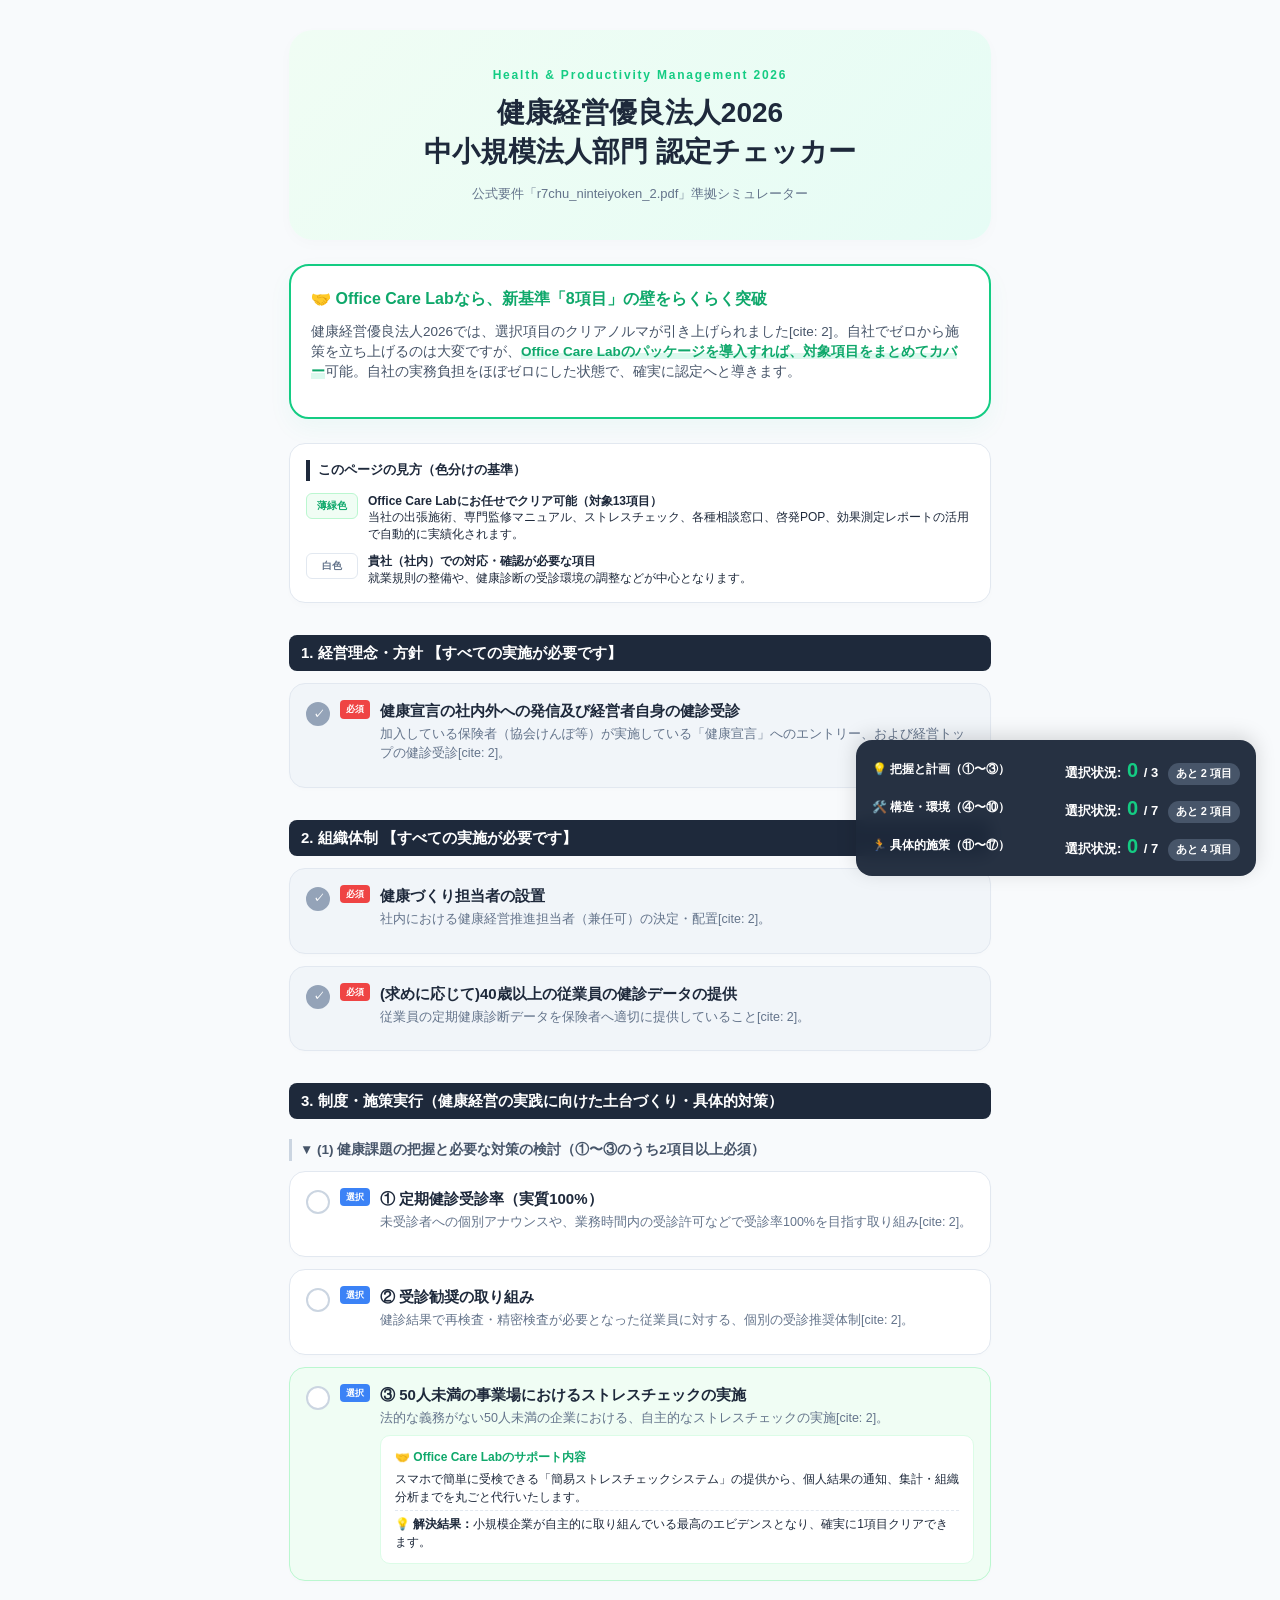
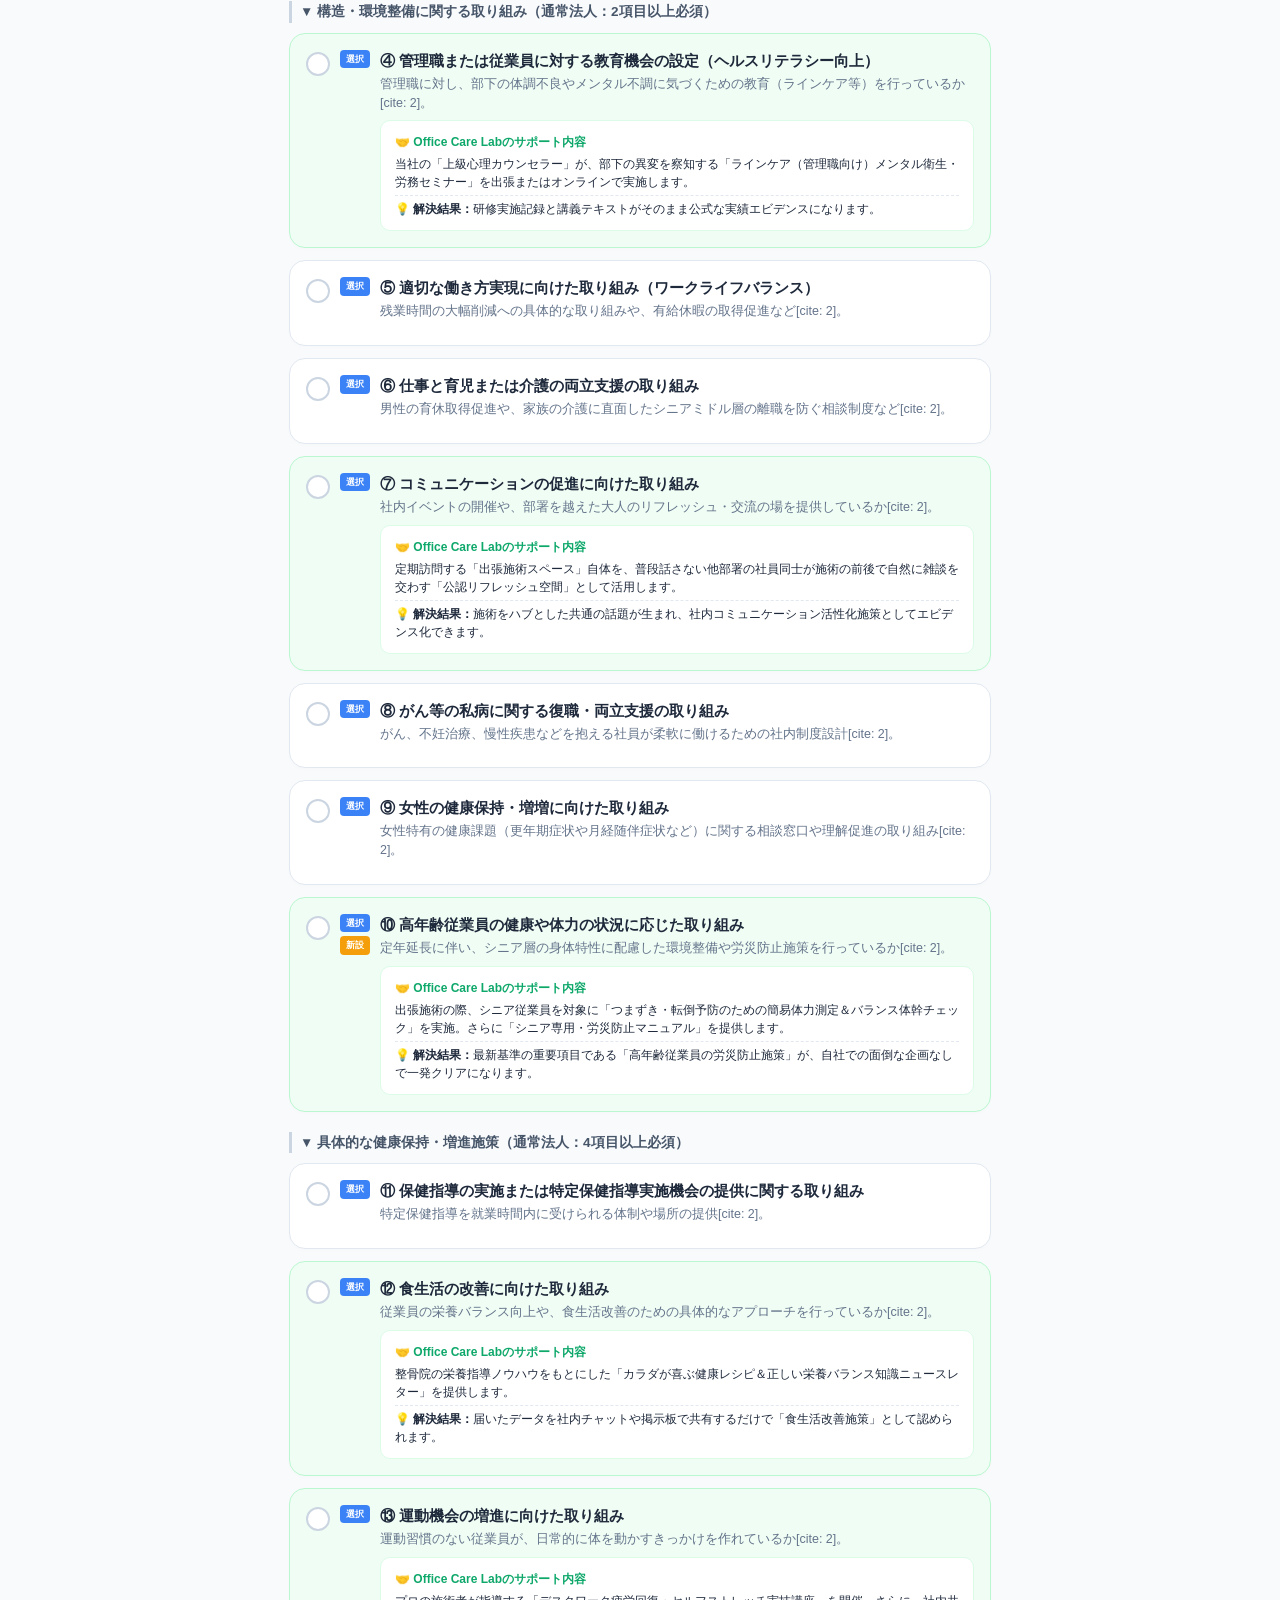
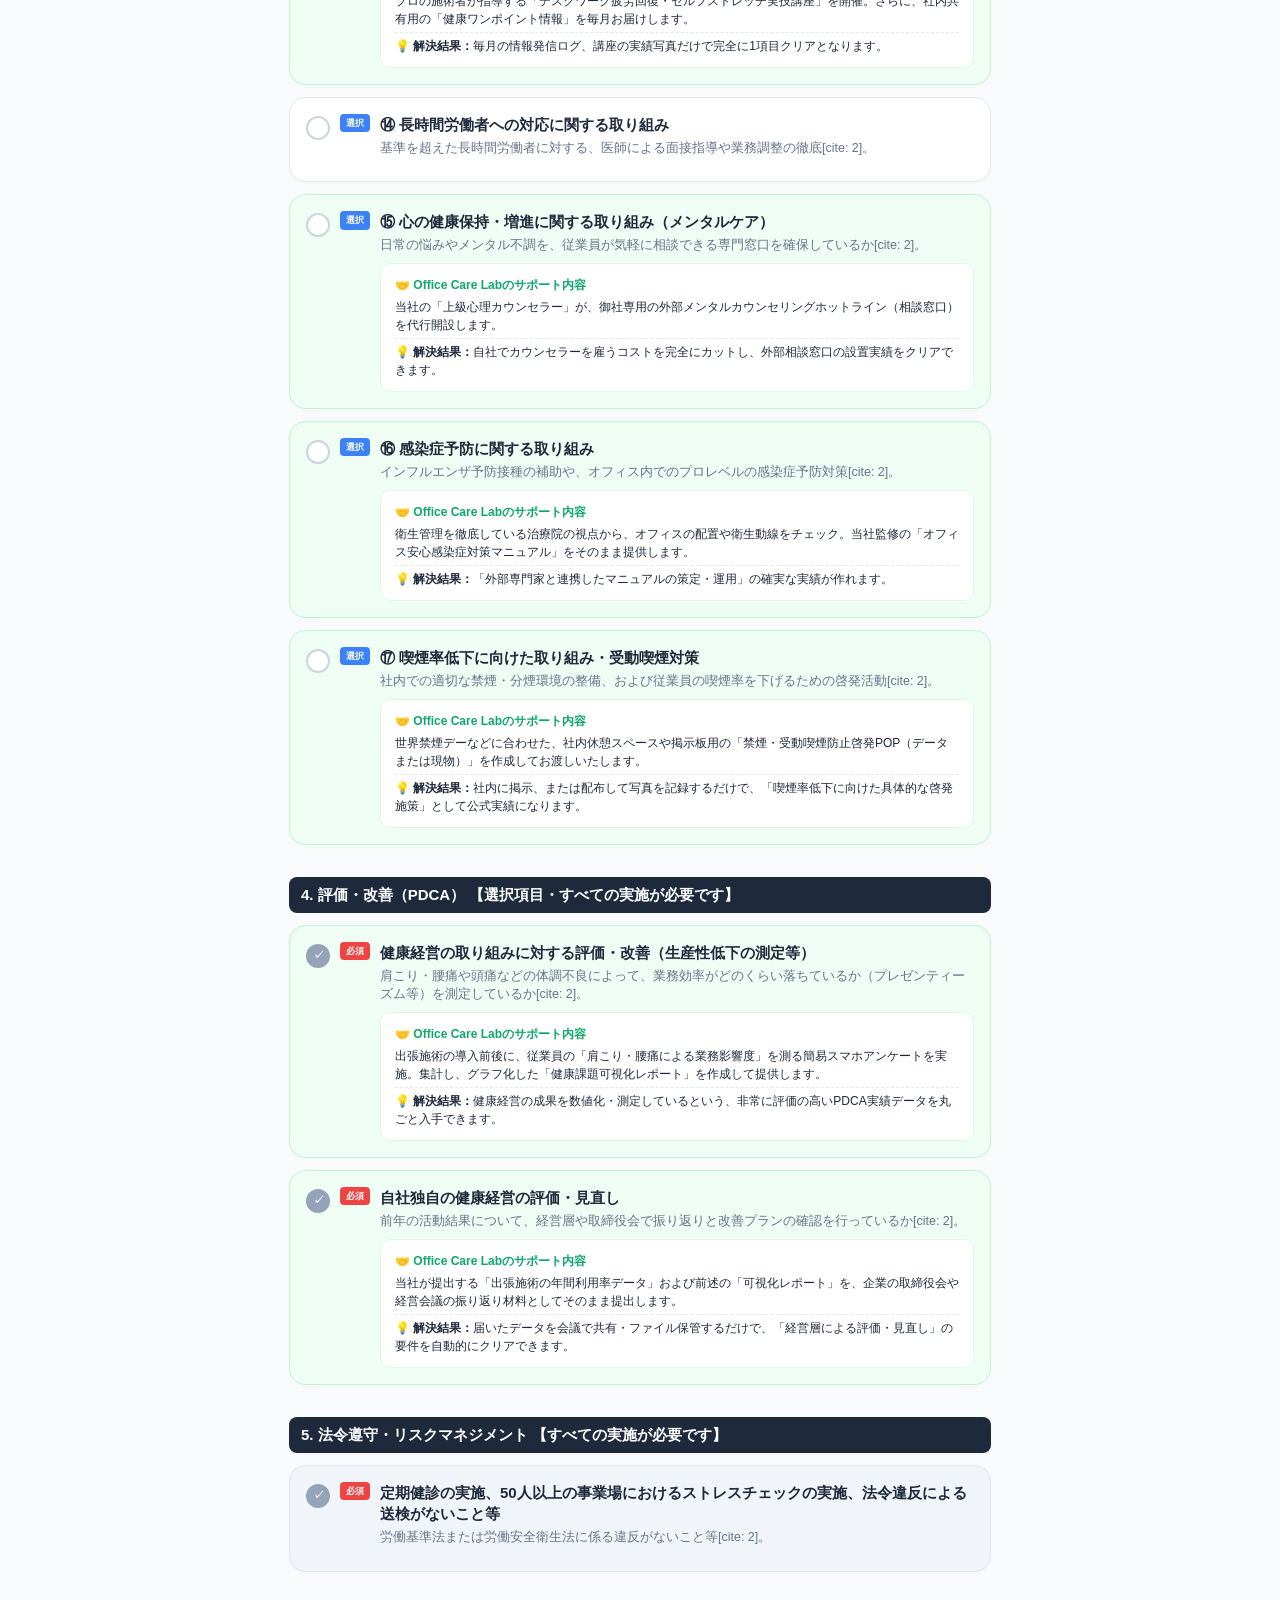
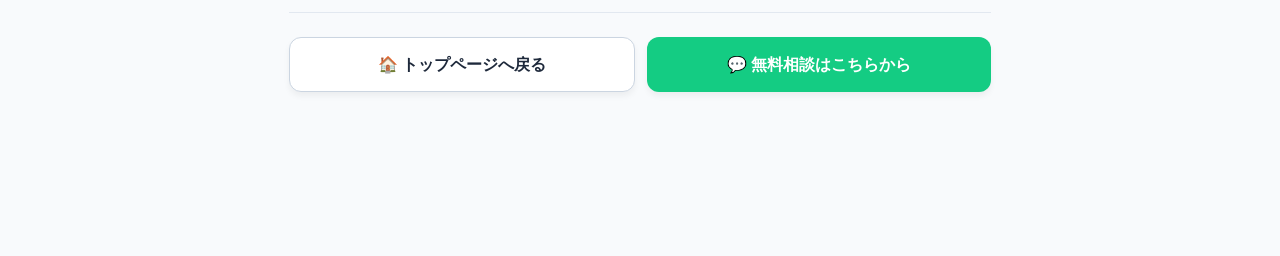
==== commit faca0125: "Update kenko-keiei.html" ====
--- a/kenko-keiei.html
+++ b/kenko-keiei.html
@@ -75,25 +75,30 @@
             padding: 14px 16px;
             box-sizing: border-box;
             display: flex;
-            justify-content: space-between;
-            align-items: center;
+            flex-direction: column;
+            gap: 6px;
             z-index: 1000;
             box-shadow: 0 -4px 20px rgba(0,0,0,0.15);
             backdrop-filter: blur(8px);
         }
+        .counter-row {
+            display: flex;
+            justify-content: space-between;
+            align-items: center;
+        }
         .counter-title {
+            font-size: 12px;
+            font-weight: bold;
+        }
+        .counter-display {
             font-size: 13px;
             font-weight: bold;
         }
-        .counter-display {
-            font-size: 14px;
-            font-weight: bold;
-        }
         .counter-number {
-            font-size: 24px;
+            font-size: 20px;
             color: var(--primary-color);
             font-weight: 900;
-            margin: 0 4px;
+            margin: 0 2px;
             font-family: Arial, sans-serif;
         }
         .counter-number.achieved {
@@ -193,7 +198,7 @@
             color: #ffffff;
             border-radius: 8px;
             margin: 32px 0 12px 0;
-            display: inline-block;
+            display: block;
         }
         .cat-sub-heading {
             font-size: 13.5px;
@@ -231,7 +236,7 @@
             border-color: var(--primary-border);
         }
 
-        /* 👑 JavaScriptでクラス付与してスタイルを確実変更 */
+        /* 👑 JavaScriptでクラス付与してスタイルを変更 */
         .task-card.is-checked {
             border-color: var(--primary-color) !important;
             box-shadow: 0 4px 12px rgba(20,204,131,0.08) !important;
@@ -369,7 +374,7 @@
 
         /* カウンターバーに隠れないための余白 */
         .padding-bottom-space {
-            height: 90px;
+            height: 110px;
         }
 
         /* 💻 PC閲覧用のレイアウト調整 */
@@ -382,7 +387,7 @@
             .footer-action-area { flex-direction: row-reverse; }
             .footer-action-area .btn-base { flex: 1; font-size: 16px; }
             .counter-sticky-bar {
-                max-width: 380px;
+                max-width: 400px;
                 left: auto;
                 right: 24px;
                 bottom: 24px;
@@ -399,13 +404,13 @@
     <div class="page-header">
         <div class="sub">Health & Productivity Management 2026</div>
         <h1>健康経営優良法人2026<br>中小規模法人部門 認定チェッカー</h1>
-        <p>必須要件の確認 ＆ 選択項目（17個）のシミュレーター</p>
+        <p>公式要件「r7chu_ninteiyoken_2.pdf」準拠シミュレーター</p>
     </div>
 
     <!-- 🤝 プレミアム訴求 -->
     <div class="cta-premium-box">
         <h2>🤝 Office Care Labなら、新基準「8項目」の壁をらくらく突破</h2>
-        <p>健康経営優良法人2026では、選択項目のクリアノルマが【8項目以上】へと引き上げられました。自社でゼロから施策を立ち上げるのは大変ですが、<span class="highlight-text">Office Care Labのパッケージを導入すれば、17項目中「12項目」をまとめてカバー</span>可能。自社の実務負担をほぼゼロにした状態で、確実に認定へと導きます。</p>
+        <p>健康経営優良法人2026では、選択項目のクリアノルマが引き上げられました[cite: 2]。自社でゼロから施策を立ち上げるのは大変ですが、<span class="highlight-text">Office Care Labのパッケージを導入すれば、対象項目をまとめてカバー</span>可能。自社の実務負担をほぼゼロにした状態で、確実に認定へと導きます。</p>
     </div>
 
     <!-- 🗺️ カラーガイド凡例 -->
@@ -413,305 +418,318 @@
         <div class="legend-title">このページの見方（色分けの基準）</div>
         <div class="legend-row">
             <div class="legend-box partner">薄緑色</div>
-            <div><b>Office Care Labにお任せでクリア可能（全12項目）</b><br>当社の出張施術、専門監修マニュアル、ストレスチェック、各種相談窓口、効果測定レポートの活用で自動的に実績化されます。</div>
+            <div><b>Office Care Labにお任せでクリア可能（対象13項目）</b><br>当社の出張施術、専門監修マニュアル、ストレスチェック、各種相談窓口、啓発POP、効果測定レポートの活用で自動的に実績化されます。</div>
         </div>
         <div class="legend-row">
             <div class="legend-box company" style="background-color: #fff;">白色</div>
-            <div><b>貴社（社内）での対応・確認が必要な項目（全5項目）</b><br>就業規則の整備や、健康診断の受診環境の調整などが中心となります。</div>
-        </div>
-    </div>
-
-    <!-- ==================== 🟥 必須項目セクション ==================== -->
-    <div class="cat-title">🟥 必須項目（すべての実施・クリアが必要です）</div>
-    
+            <div><b>貴社（社内）での対応・確認が必要な項目</b><br>就業規則の整備や、健康診断の受診環境の調整などが中心となります。</div>
+        </div>
+    </div>
+
+    <!-- ==================== 1. 経営理念・方針 ==================== -->
+    <div class="cat-title">1. 経営理念・方針 【すべての実施が必要です】</div>
     <div class="list-container">
         <div class="task-card" style="background-color: #f1f5f9; cursor: not-allowed;">
             <div class="circle-check" style="background-color: #94a3b8; border-color: #94a3b8; color: white;">✓</div>
             <div class="badge-container"><span class="status-badge required">必須</span></div>
             <div class="task-content">
-                <div class="task-name">【経営理念】健康宣言事業への参加</div>
-                <p class="task-desc">加入している保険者（協会けんぽ等）が実施している「健康宣言」へのエントリー。</p>
-            </div>
-        </div>
+                <div class="task-name">健康宣言の社内外への発信及び経営者自身の健診受診</div>
+                <p class="task-desc">加入している保険者（協会けんぽ等）が実施している「健康宣言」へのエントリー、および経営トップの健診受診[cite: 2]。</p>
+            </div>
+        </div>
+    </div>
+
+    <!-- ==================== 2. 組織体制 ==================== -->
+    <div class="cat-title">2. 組織体制 【すべての実施が必要です】</div>
+    <div class="list-container">
         <div class="task-card" style="background-color: #f1f5f9; cursor: not-allowed;">
             <div class="circle-check" style="background-color: #94a3b8; border-color: #94a3b8; color: white;">✓</div>
             <div class="badge-container"><span class="status-badge required">必須</span></div>
             <div class="task-content">
-                <div class="task-name">【組織体制】健康づくり担当者の設置</div>
-                <p class="task-desc">社内における健康経営推進担当者（兼任可）の決定・配置。</p>
+                <div class="task-name">健康づくり担当者の設置</div>
+                <p class="task-desc">社内における健康経営推進担当者（兼任可）の決定・配置[cite: 2]。</p>
             </div>
         </div>
         <div class="task-card" style="background-color: #f1f5f9; cursor: not-allowed;">
             <div class="circle-check" style="background-color: #94a3b8; border-color: #94a3b8; color: white;">✓</div>
             <div class="badge-container"><span class="status-badge required">必須</span></div>
             <div class="task-content">
-                <div class="task-name">【評価・改善】40歳以上の健診データの提供</div>
-                <p class="task-desc">従業員の定期健康診断データを保険者へ適切に提供していること。</p>
-            </div>
-        </div>
+                <div class="task-name">(求めに応じて)40歳以上の従業員の健診データの提供</div>
+                <p class="task-desc">従業員の定期健康診断データを保険者へ適切に提供していること[cite: 2]。</p>
+            </div>
+        </div>
+    </div>
+
+    <!-- ==================== 3. 制度・施策実行 ==================== -->
+    <div class="cat-title">3. 制度・施策実行（健康経営の実践に向けた土台づくり・具体的対策）</div>
+    
+    <!-- (1) 健康課題の把握と必要な対策の検討 -->
+    <div class="cat-sub-heading">▼ (1) 健康課題の把握と必要な対策の検討（①〜③のうち2項目以上必須）</div>
+    <div class="list-container">
+        <div class="task-card code-item-group1">
+            <div class="circle-check">✓</div>
+            <div class="badge-container"><span class="status-badge optional">選択</span></div>
+            <div class="task-content">
+                <div class="task-name">① 定期健診受診率（実質100%）</div>
+                <p class="task-desc">未受診者への個別アナウンスや、業務時間内の受診許可などで受診率100%を目指す取り組み[cite: 2]。</p>
+            </div>
+        </div>
+
+        <div class="task-card code-item-group1">
+            <div class="circle-check">✓</div>
+            <div class="badge-container"><span class="status-badge optional">選択</span></div>
+            <div class="task-content">
+                <div class="task-name">② 受診勧奨の取り組み</div>
+                <p class="task-desc">健診結果で再検査・精密検査が必要となった従業員に対する、個別の受診推奨体制[cite: 2]。</p>
+            </div>
+        </div>
+
+        <!-- 🟢 お任せ項目 -->
+        <div class="task-card partner-clear code-item-group1">
+            <div class="circle-check">✓</div>
+            <div class="badge-container"><span class="status-badge optional">選択</span></div>
+            <div class="task-content">
+                <div class="task-name">③ 50人未満の事業場におけるストレスチェックの実施</div>
+                <p class="task-desc">法的な義務がない50人未満の企業における、自主的なストレスチェックの実施[cite: 2]。</p>
+                <div class="solution-box">
+                    <div class="sol-title">🤝 Office Care Labのサポート内容</div>
+                    <div>スマホで簡単に受検できる「簡易ストレスチェックシステム」の提供から、個人結果の通知、集計・組織分析までを丸ごと代行いたします。</div>
+                    <div class="sol-result"><b>💡 解決結果：</b>小規模企業が自主的に取り組んでいる最高のエビデンスとなり、確実に1項目クリアできます。</div>
+                </div>
+            </div>
+        </div>
+    </div>
+
+    <!-- (2) 構造・環境（④〜⑩） -->
+    <div class="cat-sub-heading">▼ 構造・環境整備に関する取り組み（通常法人：2項目以上必須）</div>
+    <div class="list-container">
+        <!-- 🟢 お任せ項目 -->
+        <div class="task-card partner-clear code-item-group2">
+            <div class="circle-check">✓</div>
+            <div class="badge-container"><span class="status-badge optional">選択</span></div>
+            <div class="task-content">
+                <div class="task-name">④ 管理職または従業員に対する教育機会の設定（ヘルスリテラシー向上）</div>
+                <p class="task-desc">管理職に対し、部下の体調不良やメンタル不調に気づくための教育（ラインケア等）を行っているか[cite: 2]。</p>
+                <div class="solution-box">
+                    <div class="sol-title">🤝 Office Care Labのサポート内容</div>
+                    <div>当社の「上級心理カウンセラー」が、部下の異変を察知する「ラインケア（管理職向け）メンタル衛生・労務セミナー」を出張またはオンラインで実施します。</div>
+                    <div class="sol-result"><b>💡 解決結果：</b>研修実施記録と講義テキストがそのまま公式な実績エビデンスになります。</div>
+                </div>
+            </div>
+        </div>
+
+        <div class="task-card code-item-group2">
+            <div class="circle-check">✓</div>
+            <div class="badge-container"><span class="status-badge optional">選択</span></div>
+            <div class="task-content">
+                <div class="task-name">⑤ 適切な働き方実現に向けた取り組み（ワークライフバランス）</div>
+                <p class="task-desc">残業時間の大幅削減への具体的な取り組みや、有給休暇の取得促進など[cite: 2]。</p>
+            </div>
+        </div>
+
+        <div class="task-card code-item-group2">
+            <div class="circle-check">✓</div>
+            <div class="badge-container"><span class="status-badge optional">選択</span></div>
+            <div class="task-content">
+                <div class="task-name">⑥ 仕事と育児または介護の両立支援の取り組み</div>
+                <p class="task-desc">男性の育休取得促進や、家族の介護に直面したシニアミドル層の離職を防ぐ相談制度など[cite: 2]。</p>
+            </div>
+        </div>
+
+        <!-- 🟢 お任せ項目 -->
+        <div class="task-card partner-clear code-item-group2">
+            <div class="circle-check">✓</div>
+            <div class="badge-container"><span class="status-badge optional">選択</span></div>
+            <div class="task-content">
+                <div class="task-name">⑦ コミュニケーションの促進に向けた取り組み</div>
+                <p class="task-desc">社内イベントの開催や、部署を越えた大人のリフレッシュ・交流の場を提供しているか[cite: 2]。</p>
+                <div class="solution-box">
+                    <div class="sol-title">🤝 Office Care Labのサポート内容</div>
+                    <div>定期訪問する「出張施術スペース」自体を、普段話さない他部署の社員同士が施術の前後で自然に雑談を交わす「公認リフレッシュ空間」として活用します。</div>
+                    <div class="sol-result"><b>💡 解決結果：</b>施術をハブとした共通の話題が生まれ、社内コミュニケーション活性化施策としてエビデンス化できます。</div>
+                </div>
+            </div>
+        </div>
+
+        <div class="task-card code-item-group2">
+            <div class="circle-check">✓</div>
+            <div class="badge-container"><span class="status-badge optional">選択</span></div>
+            <div class="task-content">
+                <div class="task-name">⑧ がん等の私病に関する復職・両立支援の取り組み</div>
+                <p class="task-desc">がん、不妊治療、慢性疾患などを抱える社員が柔軟に働けるための社内制度設計[cite: 2]。</p>
+            </div>
+        </div>
+
+        <div class="task-card code-item-group2">
+            <div class="circle-check">✓</div>
+            <div class="badge-container"><span class="status-badge optional">選択</span></div>
+            <div class="task-content">
+                <div class="task-name">⑨ 女性の健康保持・増増に向けた取り組み</div>
+                <p class="task-desc">女性特有の健康課題（更年期症状や月経随伴症状など）に関する相談窓口や理解促進の取り組み[cite: 2]。</p>
+            </div>
+        </div>
+
+        <!-- 🟢 お任せ項目 -->
+        <div class="task-card partner-clear code-item-group2">
+            <div class="circle-check">✓</div>
+            <div class="badge-container"><span class="status-badge optional">選択</span><span class="status-badge new">新設</span></div>
+            <div class="task-content">
+                <div class="task-name">⑩ 高年齢従業員の健康や体力の状況に応じた取り組み</div>
+                <p class="task-desc">定年延長に伴い、シニア層の身体特性に配慮した環境整備や労災防止施策を行っているか[cite: 2]。</p>
+                <div class="solution-box">
+                    <div class="sol-title">🤝 Office Care Labのサポート内容</div>
+                    <div>出張施術の際、シニア従業員を対象に「つまずき・転倒予防のための簡易体力測定＆バランス体幹チェック」を実施。さらに「シニア専用・労災防止マニュアル」を提供します。</div>
+                    <div class="sol-result"><b>💡 解決結果：</b>最新基準の重要項目である「高年齢従業員の労災防止施策」が、自社での面倒な企画なしで一発クリアになります。</div>
+                </div>
+            </div>
+        </div>
+    </div>
+
+    <!-- (3) 具体的対策（⑪〜⑰） -->
+    <div class="cat-sub-heading">▼ 具体的な健康保持・増進施策（通常法人：4項目以上必須）</div>
+    <div class="list-container">
+        <div class="task-card code-item-group3">
+            <div class="circle-check">✓</div>
+            <div class="badge-container"><span class="status-badge optional">選択</span></div>
+            <div class="task-content">
+                <div class="task-name">⑪ 保健指導の実施または特定保健指導実施機会の提供に関する取り組み</div>
+                <p class="task-desc">特定保健指導を就業時間内に受けられる体制や場所の提供[cite: 2]。</p>
+            </div>
+        </div>
+
+        <!-- 🟢 お任せ項目 -->
+        <div class="task-card partner-clear code-item-group3">
+            <div class="circle-check">✓</div>
+            <div class="badge-container"><span class="status-badge optional">選択</span></div>
+            <div class="task-content">
+                <div class="task-name">⑫ 食生活の改善に向けた取り組み</div>
+                <p class="task-desc">従業員の栄養バランス向上や、食生活改善のための具体的なアプローチを行っているか[cite: 2]。</p>
+                <div class="solution-box">
+                    <div class="sol-title">🤝 Office Care Labのサポート内容</div>
+                    <div>整骨院の栄養指導ノウハウをもとにした「カラダが喜ぶ健康レシピ＆正しい栄養バランス知識ニュースレター」を提供します。</div>
+                    <div class="sol-result"><b>💡 解決結果：</b>届いたデータを社内チャットや掲示板で共有するだけで「食生活改善施策」として認められます。</div>
+                </div>
+            </div>
+        </div>
+
+        <!-- 🟢 お任せ項目 -->
+        <div class="task-card partner-clear code-item-group3">
+            <div class="circle-check">✓</div>
+            <div class="badge-container"><span class="status-badge optional">選択</span></div>
+            <div class="task-content">
+                <div class="task-name">⑬ 運動機会の増進に向けた取り組み</div>
+                <p class="task-desc">運動習慣のない従業員が、日常的に体を動かすきっかけを作れているか[cite: 2]。</p>
+                <div class="solution-box">
+                    <div class="sol-title">🤝 Office Care Labのサポート内容</div>
+                    <div>プロの施術者が指導する「デスクワーク疲労回復・セルフストレッチ実技講座」を開催。さらに、社内共有用の「健康ワンポイント情報」を毎月お届けします。</div>
+                    <div class="sol-result"><b>💡 解決結果：</b>毎月の情報発信ログ、講座の実績写真だけで完全に1項目クリアとなります。</div>
+                </div>
+            </div>
+        </div>
+
+        <div class="task-card code-item-group3">
+            <div class="circle-check">✓</div>
+            <div class="badge-container"><span class="status-badge optional">選択</span></div>
+            <div class="task-content">
+                <div class="task-name">⑭ 長時間労働者への対応に関する取り組み</div>
+                <p class="task-desc">基準を超えた長時間労働者に対する、医師による面接指導や業務調整の徹底[cite: 2]。</p>
+            </div>
+        </div>
+
+        <!-- 🟢 お任せ項目 -->
+        <div class="task-card partner-clear code-item-group3">
+            <div class="circle-check">✓</div>
+            <div class="badge-container"><span class="status-badge optional">選択</span></div>
+            <div class="task-content">
+                <div class="task-name">⑮ 心の健康保持・増進に関する取り組み（メンタルケア）</div>
+                <p class="task-desc">日常の悩みやメンタル不調を、従業員が気軽に相談できる専門窓口を確保しているか[cite: 2]。</p>
+                <div class="solution-box">
+                    <div class="sol-title">🤝 Office Care Labのサポート内容</div>
+                    <div>当社の「上級心理カウンセラー」が、御社専用の外部メンタルカウンセリングホットライン（相談窓口）を代行開設します。</div>
+                    <div class="sol-result"><b>💡 解決結果：</b>自社でカウンセラーを雇うコストを完全にカットし、外部相談窓口の設置実績をクリアできます。</div>
+                </div>
+            </div>
+        </div>
+
+        <!-- 🟢 お任せ項目 -->
+        <div class="task-card partner-clear code-item-group3">
+            <div class="circle-check">✓</div>
+            <div class="badge-container"><span class="status-badge optional">選択</span></div>
+            <div class="task-content">
+                <div class="task-name">⑯ 感染症予防に関する取り組み</div>
+                <p class="task-desc">インフルエンザ予防接種の補助や、オフィス内でのプロレベルの感染症予防対策[cite: 2]。</p>
+                <div class="solution-box">
+                    <div class="sol-title">🤝 Office Care Labのサポート内容</div>
+                    <div>衛生管理を徹底している治療院の視点から、オフィスの配置や衛生動線をチェック。当社監修の「オフィス安心感染症対策マニュアル」をそのまま提供します。</div>
+                    <div class="sol-result"><b>💡 解決結果：</b>「外部専門家と連携したマニュアルの策定・運用」の確実な実績が作れます。</div>
+                </div>
+            </div>
+        </div>
+
+        <!-- 🟢 お任せ項目（白色から薄緑色へ変更） -->
+        <div class="task-card partner-clear code-item-group3">
+            <div class="circle-check">✓</div>
+            <div class="badge-container"><span class="status-badge optional">選択</span></div>
+            <div class="task-content">
+                <div class="task-name">⑰ 喫煙率低下に向けた取り組み・受動喫煙対策</div>
+                <p class="task-desc">社内での適切な禁煙・分煙環境の整備、および従業員の喫煙率を下げるための啓発活動[cite: 2]。</p>
+                <div class="solution-box">
+                    <div class="sol-title">🤝 Office Care Labのサポート内容</div>
+                    <div>世界禁煙デーなどに合わせた、社内休憩スペースや掲示板用の「禁煙・受動喫煙防止啓発POP（データまたは現物）」を作成してお渡しいたします。</div>
+                    <div class="sol-result"><b>💡 解決結果：</b>社内に掲示、または配布して写真を記録するだけで、「喫煙率低下に向けた具体的な啓発施策」として公式実績になります。</div>
+                </div>
+            </div>
+        </div>
+    </div>
+
+    <!-- ==================== 4. 評価・改善 ==================== -->
+    <div class="cat-title">4. 評価・改善（PDCA） 【選択項目・すべての実施が必要です】</div>
+    <div class="list-container">
+        <!-- 🟢 お任せ項目 -->
+        <div class="task-card partner-clear" style="cursor: not-allowed;">
+            <div class="circle-check" style="background-color: #94a3b8; border-color: #94a3b8; color: white;">✓</div>
+            <div class="badge-container"><span class="status-badge required">必須</span></div>
+            <div class="task-content">
+                <div class="task-name">健康経営の取り組みに対する評価・改善（生産性低下の測定等）</div>
+                <p class="task-desc">肩こり・腰痛や頭痛などの体調不良によって、業務効率がどのくらい落ちているか（プレゼンティーズム等）を測定しているか[cite: 2]。</p>
+                <div class="solution-box">
+                    <div class="sol-title">🤝 Office Care Labのサポート内容</div>
+                    <div>出張施術の導入前後に、従業員の「肩こり・腰痛による業務影響度」を測る簡易スマホアンケートを実施。集計し、グラフ化した「健康課題可視化レポート」を作成して提供します。</div>
+                    <div class="sol-result"><b>💡 解決結果：</b>健康経営の成果を数値化・測定しているという、非常に評価の高いPDCA実績データを丸ごと入手できます。</div>
+                </div>
+            </div>
+        </div>
+        <div class="task-card partner-clear" style="cursor: not-allowed;">
+            <div class="circle-check" style="background-color: #94a3b8; border-color: #94a3b8; color: white;">✓</div>
+            <div class="badge-container"><span class="status-badge required">必須</span></div>
+            <div class="task-content">
+                <div class="task-name">自社独自の健康経営の評価・見直し</div>
+                <p class="task-desc">前年の活動結果について、経営層や取締役会で振り返りと改善プランの確認を行っているか[cite: 2]。</p>
+                <div class="solution-box">
+                    <div class="sol-title">🤝 Office Care Labのサポート内容</div>
+                    <div>当社が提出する「出張施術の年間利用率データ」および前述の「可視化レポート」を、企業の取締役会や経営会議の振り返り材料としてそのまま提出します。</div>
+                    <div class="sol-result"><b>💡 解決結果：</b>届いたデータを会議で共有・ファイル保管するだけで、「経営層による評価・見直し」の要件を自動的にクリアできます。</div>
+                </div>
+            </div>
+        </div>
+    </div>
+
+    <!-- ==================== 5. 法令遵守・リスクマネジメント ==================== -->
+    <div class="cat-title">5. 法令遵守・リスクマネジメント 【すべての実施が必要です】</div>
+    <div class="list-container">
         <div class="task-card" style="background-color: #f1f5f9; cursor: not-allowed;">
             <div class="circle-check" style="background-color: #94a3b8; border-color: #94a3b8; color: white;">✓</div>
             <div class="badge-container"><span class="status-badge required">必須</span></div>
             <div class="task-content">
-                <div class="task-name">【法令遵守】定期健診実施率100% ＆ 受動喫煙対策</div>
-                <p class="task-desc">全従業員の健診受診、および社内での適切な禁煙・分煙対策の実施。</p>
-            </div>
-        </div>
-    </div>
-
-    <!-- ==================== 🟦 選択項目セクション ==================== -->
-    <div class="cat-title">🟦 選択項目（17項目中 8項目以上のクリアが必要です）</div>
-    <p style="font-size: 12px; color: #475569; margin: 0 0 12px 4px;">👇 自社でできそうな項目、または当社にお任せする項目をタップしてチェックしてください。</p>
-    
-    <!-- 分類1 -->
-    <div class="cat-sub-heading">▼ 健康課題の把握・環境整備</div>
-    <div class="list-container">
-        
-        <div class="task-card select-item">
-            <div class="circle-check">✓</div>
-            <div class="badge-container"><span class="status-badge optional">選択</span></div>
-            <div class="task-content">
-                <div class="task-name">1. 定期健診受診率向上への取り組み</div>
-                <p class="task-desc">未受診者への個別アナウンスや、業務時間内の受診許可など。</p>
-            </div>
-        </div>
-
-        <div class="task-card select-item">
-            <div class="circle-check">✓</div>
-            <div class="badge-container"><span class="status-badge optional">選択</span></div>
-            <div class="task-content">
-                <div class="task-name">2. 保健指導の環境整備</div>
-                <p class="task-desc">特定保健指導を就業時間内に受けられる体制や場所の提供。</p>
-            </div>
-        </div>
-
-        <!-- 🟢 お任せ 3 -->
-        <div class="task-card partner-clear select-item">
-            <div class="circle-check">✓</div>
-            <div class="badge-container"><span class="status-badge optional">選択</span></div>
-            <div class="task-content">
-                <div class="task-name">3. 50人未満の事業場でのストレスチェックの実施</div>
-                <p class="task-desc">法的な義務がない50人未満の企業における、自主的なストレスチェックの実施。</p>
-                <div class="solution-box">
-                    <div class="sol-title">🤝 Office Care Labのサポート内容</div>
-                    <div>50人未満の企業様向けに、スマホで簡単に受検できる「簡易ストレスチェックシステム」の提供から、個人結果の通知、集計・組織分析までを丸ごと代行いたします。</div>
-                    <div class="sol-result"><b>💡 解決結果：</b>法定義務のない小規模企業が「自主的にメンタルヘルス把握に取り組んでいる」という最高のエビデンスとなり、確実に1項目クリアできます。</div>
-                </div>
-            </div>
-        </div>
-
-        <!-- 🟢 お任せ 4 -->
-        <div class="task-card partner-clear select-item">
-            <div class="circle-check">✓</div>
-            <div class="badge-container"><span class="status-badge optional">選択</span></div>
-            <div class="task-content">
-                <div class="task-name">4. 健康増進・過重労働防止に向けた管理職研修</div>
-                <p class="task-desc">管理職に対し、部下の体調不良やメンタル不調に気づくための教育を行っているか。</p>
-                <div class="solution-box">
-                    <div class="sol-title">🤝 Office Care Labのサポート内容</div>
-                    <div>当社の「上級心理カウンセラー」が、部下の異変を察知する「ラインケア（管理職向け）メンタル衛生・労務セミナー」を出張またはオンラインで実施します。</div>
-                    <div class="sol-result"><b>💡 解決結果：</b>研修実施記録と講義テキストがそのまま公式な実績エビエンスになります。</div>
-                </div>
-            </div>
-        </div>
-
-        <!-- 🟢 お任せ 5 -->
-        <div class="task-card partner-clear select-item">
-            <div class="circle-check">✓</div>
-            <div class="badge-container"><span class="status-badge optional">選択</span></div>
-            <div class="task-content">
-                <div class="task-name">5. 従業員への健康情報提供や研修の実施</div>
-                <p class="task-desc">全社員を対象に、健康意識を高めるセミナーの開催や情報発信を定期的に行っているか。</p>
-                <div class="solution-box">
-                    <div class="sol-title">🤝 Office Care Labのサポート内容</div>
-                    <div>プロの施術者が指導する「デスクワーク疲労回復・セルフストレッチ実技講座」を開催。さらに、社内共有用の「健康ワンポイント情報（チラシ・メルマガ用）」を毎月お届けします。</div>
-                    <div class="sol-result"><b>💡 解決結果：</b>毎月の情報発信ログ、講座の実績写真だけで完全に1項目クリアとなります。</div>
-                </div>
-            </div>
-        </div>
-
-    </div>
-
-    <!-- 分類2 -->
-    <div class="cat-sub-heading">▼ 従業員の健康行動の変容支援</div>
-    <div class="list-container">
-
-        <!-- 🟢 お任せ 6 -->
-        <div class="task-card partner-clear select-item">
-            <div class="circle-check">✓</div>
-            <div class="badge-container"><span class="status-badge optional">選択</span></div>
-            <div class="task-content">
-                <div class="task-name">6. 食生活の改善に向けた取り組み</div>
-                <p class="task-desc">従業員の栄養バランス向上や、食生活改善のための具体的なアプローチを行っているか。</p>
-                <div class="solution-box">
-                    <div class="sol-title">🤝 Office Care Labのサポート内容</div>
-                    <div>整骨院の栄養指導ノウハウをもとにした「カラダが喜ぶ健康レシピ＆正しい栄養バランス知識ニュースレター」を提供します。</div>
-                    <div class="sol-result"><b>💡 解決結果：</b>企業側は、届いたデータを社内チャットや掲示板で共有するだけで「食生活改善施策」として認められます。</div>
-                </div>
-            </div>
-        </div>
-
-        <!-- 🟢 お任せ 7 -->
-        <div class="task-card partner-clear select-item">
-            <div class="circle-check">✓</div>
-            <div class="badge-container"><span class="status-badge optional">選択</span></div>
-            <div class="task-content">
-                <div class="task-name">7. 運動機会の増進</div>
-                <p class="task-desc">運動習慣のない従業員が、日常的に体を動かすきっかけを作れているか。</p>
-                <div class="solution-box">
-                    <div class="sol-title">🤝 Office Care Labのサポート内容</div>
-                    <div>定期訪問する「出張施術スペース」自体を、普段話さない他部署の社員同士が施術の前後で自然に雑談を交わす「公認リフレッシュ・コミュニティ空間」として活用します。</div>
-                    <div class="sol-result"><b>💡 解決結果：</b>出張施術の導入とミニレッスンの実施実績が、そのまま「社内における運動機会の創出施策」として認定されます。</div>
-                </div>
-            </div>
-        </div>
-
-        <div class="task-card select-item">
-            <div class="circle-check">✓</div>
-            <div class="badge-container"><span class="status-badge optional">選択</span></div>
-            <div class="task-content">
-                <div class="task-name">8. 禁煙対策</div>
-                <p class="task-desc">就業時間内禁煙の義務化や、禁煙外来の費用補助、禁煙セミナーの実施など。</p>
-            </div>
-        </div>
-
-        <!-- 🟢 お任せ 9 -->
-        <div class="task-card partner-clear select-item">
-            <div class="circle-check">✓</div>
-            <div class="badge-container"><span class="status-badge optional">選択</span></div>
-            <div class="task-content">
-                <div class="task-name">9. 感染症予防</div>
-                <p class="task-desc">インフルエンザ予防接種の補助や、オフィス内でのプロレベルの感染症予防対策。</p>
-                <div class="solution-box">
-                    <div class="sol-title">🤝 Office Care Labのサポート内容</div>
-                    <div>衛生管理を徹底している治療院の視点から、オフィスの配置や衛生動線をチェック。当社監修の「オフィス安心感染症対策マニュアル」をそのまま提供します。</div>
-                    <div class="sol-result"><b>💡 解決結果：</b>「外部専門家と連携したマニュアルの策定・運用」の確実な実績が作れます。</div>
-                </div>
-            </div>
-        </div>
-
-        <!-- 🟢 お任せ 10 -->
-        <div class="task-card partner-clear select-item">
-            <div class="circle-check">✓</div>
-            <div class="badge-container"><span class="status-badge optional">選択</span></div>
-            <div class="task-content">
-                <div class="task-name">10. 心の健康づくり（メンタルケア窓口）</div>
-                <p class="task-desc">日常の悩みやメンタル不調を、従業員が気軽に相談できる専門窓口を確保しているか。</p>
-                <div class="solution-box">
-                    <div class="sol-title">🤝 Office Care Labのサポート内容</div>
-                    <div>当社の「上級心理カウンセラー」が、御社専用の外部メンタルカウンセリングホットライン（相談窓口）を代行開設します。</div>
-                    <div class="sol-result"><b>💡 解決結果：</b>自社でカウンセラーを雇うコストを完全にカットし、外部相談窓口の設置実績をクリアできます。</div>
-                </div>
-            </div>
-        </div>
-
-    </div>
-
-    <!-- 分類3 -->
-    <div class="cat-sub-heading">▼ 適正な働き方・両立支援</div>
-    <div class="list-container">
-
-        <div class="task-card select-item">
-            <div class="circle-check">✓</div>
-            <div class="badge-container"><span class="status-badge optional">選択</span></div>
-            <div class="task-content">
-                <div class="task-name">11. 適切な働き方の実現</div>
-                <p class="task-desc">残業時間の大幅削減への具体的な取り組みや、有給休暇の取得促進など。</p>
-            </div>
-        </div>
-
-        <!-- 🟢 お任せ 12 -->
-        <div class="task-card partner-clear select-item">
-            <div class="circle-check">✓</div>
-            <div class="badge-container"><span class="status-badge optional">選択</span></div>
-            <div class="task-content">
-                <div class="task-name">12. コミュニケーションの促進</div>
-                <p class="task-desc">社内イベントの開催や、部署を越えた社員同士の交流の場を提供しているか。</p>
-                <div class="solution-box">
-                    <div class="sol-title">🤝 Office Care Labのサポート内容</div>
-                    <div>定期訪問する「出張施術スペース」自体を、普段話さない他部署の社員同士が施術の前後で自然に雑談を交わす「公認リフレッシュ・コミュニティ空間」として活用します。</div>
-                    <div class="sol-result"><b>💡 解決結果：</b>施術をハブとした共通の話題が生まれ、社内コミュニケーション活性化施策としてエビデンス化できます。</div>
-                </div>
-            </div>
-        </div>
-
-        <div class="task-card select-item">
-            <div class="circle-check">✓</div>
-            <div class="badge-container"><span class="status-badge optional">選択</span></div>
-            <div class="task-content">
-                <div class="task-name">13. 病気の治療と仕事の両立支援</div>
-                <p class="task-desc">がん、不妊治療、慢性疾患などを抱える社員が柔軟に働けるための社内制度設計。</p>
-            </div>
-        </div>
-
-        <div class="task-card select-item">
-            <div class="circle-check">✓</div>
-            <div class="badge-container"><span class="status-badge optional">選択</span><span class="status-badge new">新設</span></div>
-            <div class="task-content">
-                <div class="task-name">14. 仕事と育児・介護の両立支援</div>
-                <p class="task-desc">男性の育休取得促進や、家族の介護に直面したシニアミドル層の離職を防ぐ相談制度など。</p>
-            </div>
-        </div>
-
-    </div>
-
-    <!-- 分類4 -->
-    <div class="cat-sub-heading">▼ その他・未来の健康課題</div>
-    <div class="list-container">
-
-        <!-- 🟢 お任せ 15 -->
-        <div class="task-card partner-clear select-item">
-            <div class="circle-check">✓</div>
-            <div class="badge-container"><span class="status-badge optional">選択</span><span class="status-badge new">新設</span></div>
-            <div class="task-content">
-                <div class="task-name">15. 高年齢従業員の健康や体力状況に応じた取り組み</div>
-                <p class="task-desc">定年延長に伴い、シニア層の身体特性に配慮した環境整備や労災防止施策を行っているか。</p>
-                <div class="solution-box">
-                    <div class="sol-title">🤝 Office Care Labのサポート内容</div>
-                    <div>出張施術の際、シニア従業員を対象に「つまずき・転倒予防のための簡易体力測定＆バランス体幹チェック」を実施.さらに体の専門家監修の「シニア専用・労災防止筋力キープマニュアル」を提供します。</div>
-                    <div class="sol-result"><b>💡 解決結果：</b>2026年最新基準の超重要項目である「高年齢従業員の労災防止施策」が、自社での面倒な企画なしで一発クリアになります。</div>
-                </div>
-            </div>
-        </div>
-
-        <!-- 🟢 お任せ 16 -->
-        <div class="task-card partner-clear select-item">
-            <div class="circle-check">✓</div>
-            <div class="badge-container"><span class="status-badge optional">選択</span></div>
-            <div class="task-content">
-                <div class="task-name">16. 生産性低下（プレゼンティーズム等）の測定</div>
-                <p class="task-desc">肩こり・腰痛や頭痛などの体調不良によって、業務効率がどのくらい落ちているかを測定しているか。</p>
-                <div class="solution-box">
-                    <div class="sol-title">🤝 Office Care Labのサポート内容</div>
-                    <div>出張施術の導入前後に、従業員の「肩こり・腰痛による業務影響度」を測る簡易スマホアンケートを当社で実施。集計し、グラフ化した「健康課題可視化レポート」を作成して提供します。</div>
-                    <div class="sol-result"><b>💡 解決結果：</b>健康経営の成果を数値化・測定しているという、非常に評価の高い実績データを丸ごと入手できます。</div>
-                </div>
-            </div>
-        </div>
-
-        <!-- 🟢 お任せ 17 -->
-        <div class="task-card partner-clear select-item">
-            <div class="circle-check">✓</div>
-            <div class="badge-container"><span class="status-badge optional">選択</span></div>
-            <div class="task-content">
-                <div class="task-name">17. 自社独自の健康経営の評価・見直し</div>
-                <p class="task-desc">前年の活動結果について、経営層や取締役会で振り返りと改善プランの確認を行っているか。</p>
-                <div class="solution-box">
-                    <div class="sol-title">🤝 Office Care Labのサポート内容</div>
-                    <div>当社が提出する「出張施術の年間利用率データ」および前述の「生産性向上アンケートの成果データ」を、企業の取締役会や経営会議の振り返り材料としてそのまま提出します。</div>
-                    <div class="sol-result"><b>💡 解決結果：</b>企業は届いたデータを会議で共有・ファイリングするだけで、「経営層による評価・見直し」の要件を自動的にクリアできます。</div>
-                </div>
-            </div>
-        </div>
-
+                <div class="task-name">定期健診の実施、50人以上の事業場におけるストレスチェックの実施、法令違反による送検がないこと等</div>
+                <p class="task-desc">労働基準法または労働安全衛生法に係る違反がないこと等[cite: 2]。</p>
+            </div>
+        </div>
     </div>
 
     <!-- 🚪 フッター・アクションボタンエリア -->
     <div class="footer-action-area">
-        <!-- 💬 無料相談：別ファイル index.html の中のお問い合わせフォーム（#contact）へ飛ばします -->
         <a href="index.html#contact" class="btn-base btn-consultation">💬 無料相談はこちらから</a>
-
-        <!-- 🏠 トップページへ戻る：別ファイル index.html へ確実に遷移させます -->
         <a href="index.html" class="btn-base btn-back-top">🏠 トップページへ戻る</a>
     </div>
 
@@ -720,56 +738,59 @@
 
     <!-- 📊 カウンター固定バー（画面下部） -->
     <div class="counter-sticky-bar">
-        <div class="counter-title">
-            選択項目 達成状況
-            <span id="statusBadge" class="status-msg">あと8項目</span>
-        </div>
-        <div class="counter-display">
-            選択項目: <span id="checkedCount" class="counter-number">0</span> / 17
+        <div class="counter-row">
+            <div class="counter-title">💡 把握と計画（①〜③）</div>
+            <div class="counter-display">選択状況: <span id="countG1" class="counter-number">0</span> / 3 <span id="badgeG1" class="status-msg">あと2項目</span></div>
+        </div>
+        <div class="counter-row">
+            <div class="counter-title">🛠️ 構造・環境（④〜⑩）</div>
+            <div class="counter-display">選択状況: <span id="countG2" class="counter-number">0</span> / 7 <span id="badgeG2" class="status-msg">あと2項目</span></div>
+        </div>
+        <div class="counter-row">
+            <div class="counter-title">🏃 具体的施策（⑪〜⑰）</div>
+            <div class="counter-display">選択状況: <span id="countG3" class="counter-number">0</span> / 7 <span id="badgeG3" class="status-msg">あと4項目</span></div>
         </div>
     </div>
 
 </div>
 
-<!-- ⚙️ JavaScript: 高速・高安定カウント連動プログラム -->
+<!-- ⚙️ JavaScript: 各グループ独立集計・判定プログラム -->
 <script>
     document.addEventListener('DOMContentLoaded', function() {
-        const cards = document.querySelectorAll('.select-item');
-        const countDisplay = document.getElementById('checkedCount');
-        const statusBadge = document.getElementById('statusBadge');
-
-        // 各選択カードに直接クリックイベントを設定
-        cards.forEach(card => {
-            card.addEventListener('click', function(e) {
-                e.preventDefault();
-                
-                // クラスをトグル（ON/OFF切り替え）
-                this.classList.toggle('is-checked');
-                
-                // カウントを更新
-                updateCounter();
+        setupGroup('.code-item-group1', 'countG1', 'badgeG1', 2);
+        setupGroup('.code-item-group2', 'countG2', 'badgeG2', 2);
+        setupGroup('.code-item-group3', 'countG3', 'badgeG3', 4);
+
+        function setupGroup(classSelector, countId, badgeId, targetCount) {
+            const cards = document.querySelectorAll(classSelector);
+            const countDisplay = document.getElementById(countId);
+            const statusBadge = document.getElementById(badgeId);
+
+            cards.forEach(card => {
+                card.addEventListener('click', function(e) {
+                    e.preventDefault();
+                    this.classList.toggle('is-checked');
+                    updateCounter();
+                });
             });
-        });
-
-        // 集計・表示変更処理
-        function updateCounter() {
-            const checkedCount = document.querySelectorAll('.select-item.is-checked').length;
-            countDisplay.textContent = checkedCount;
-
-            if (checkedCount >= 8) {
-                countDisplay.classList.add('achieved');
-                statusBadge.textContent = '基準クリア！🎉';
-                statusBadge.classList.add('clear');
-            } else {
-                countDisplay.classList.remove('achieved');
-                const remaining = 8 - checkedCount;
-                statusBadge.textContent = `あと ${remaining} 項目`;
-                statusBadge.classList.remove('clear');
+
+            function updateCounter() {
+                const checkedCount = document.querySelectorAll(`${classSelector}.is-checked`).length;
+                countDisplay.textContent = checkedCount;
+
+                if (checkedCount >= targetCount) {
+                    countDisplay.classList.add('achieved');
+                    statusBadge.textContent = 'クリア！🎉';
+                    statusBadge.classList.add('clear');
+                } else {
+                    countDisplay.classList.remove('achieved');
+                    const remaining = targetCount - checkedCount;
+                    statusBadge.textContent = `あと ${remaining} 項目`;
+                    statusBadge.classList.remove('clear');
+                }
             }
-        }
-
-        // 初期実行
-        updateCounter();
+            updateCounter();
+        }
     });
 </script>
 </body>
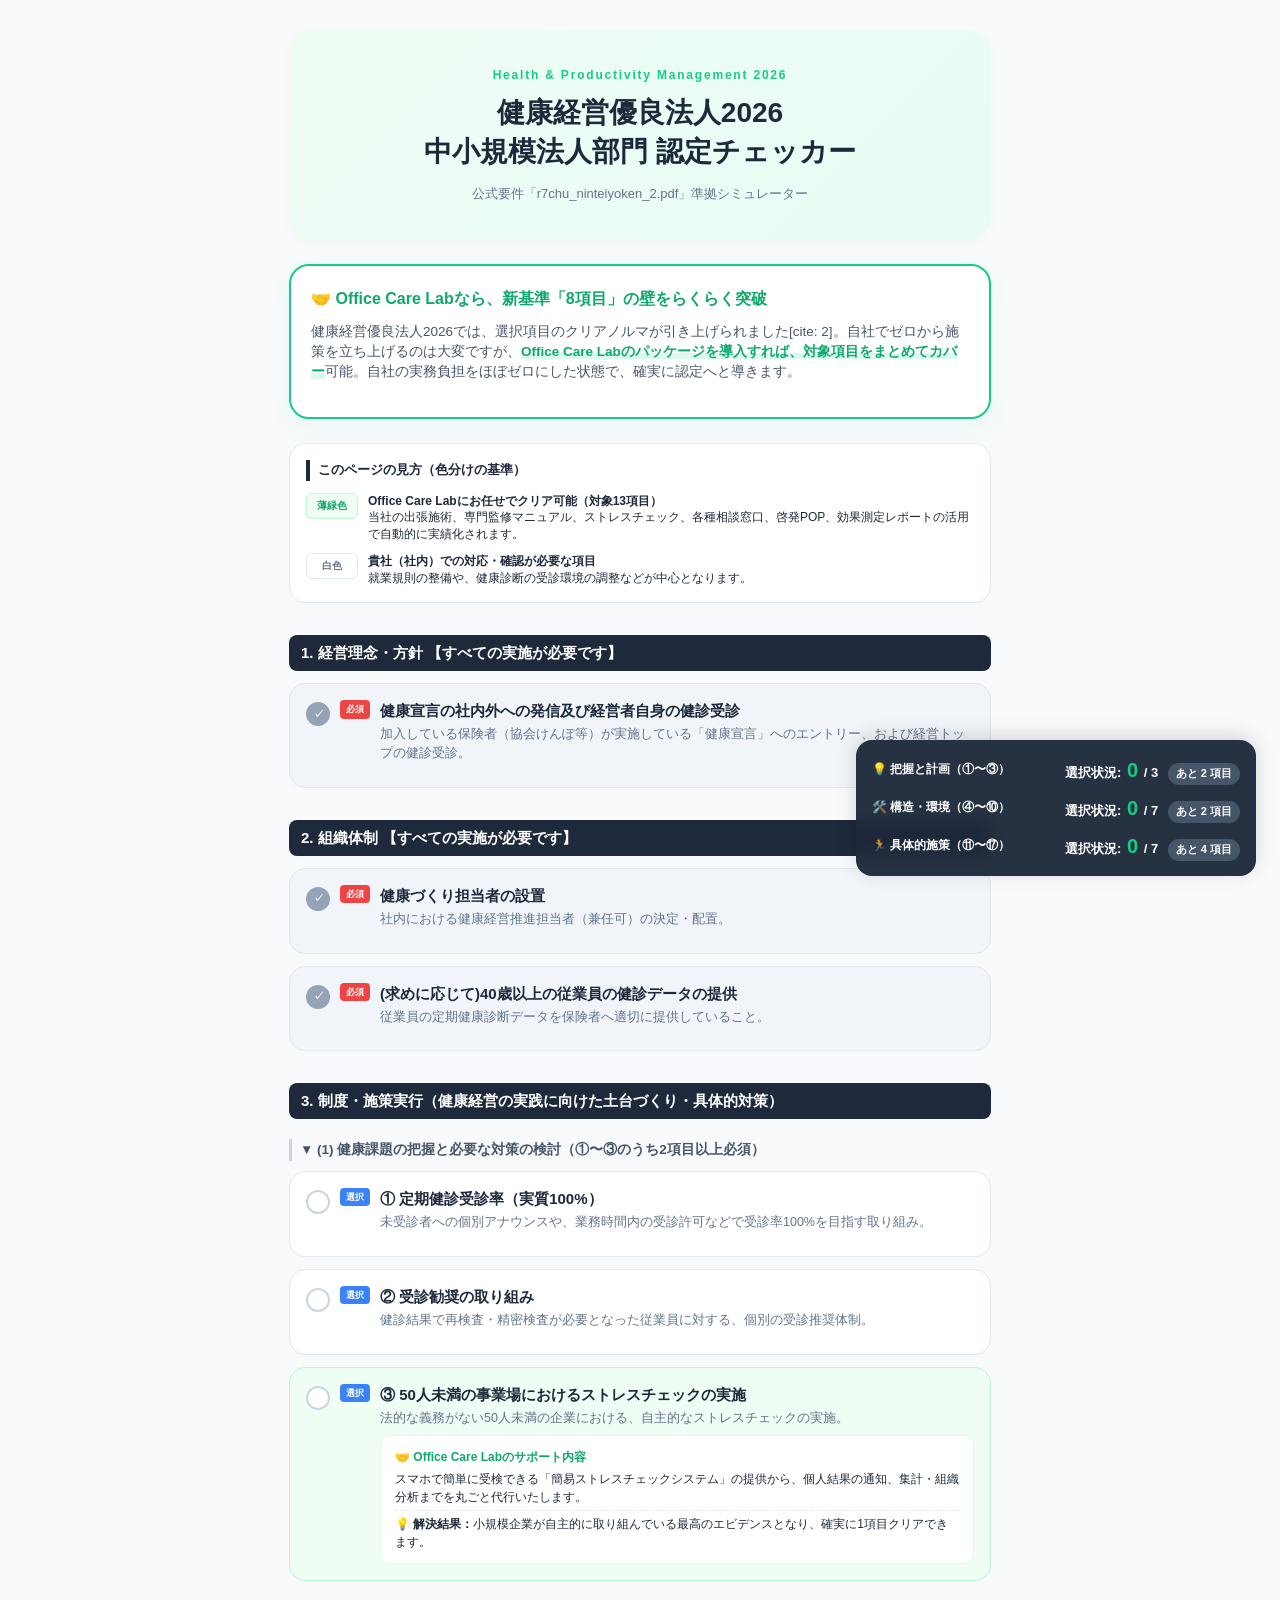
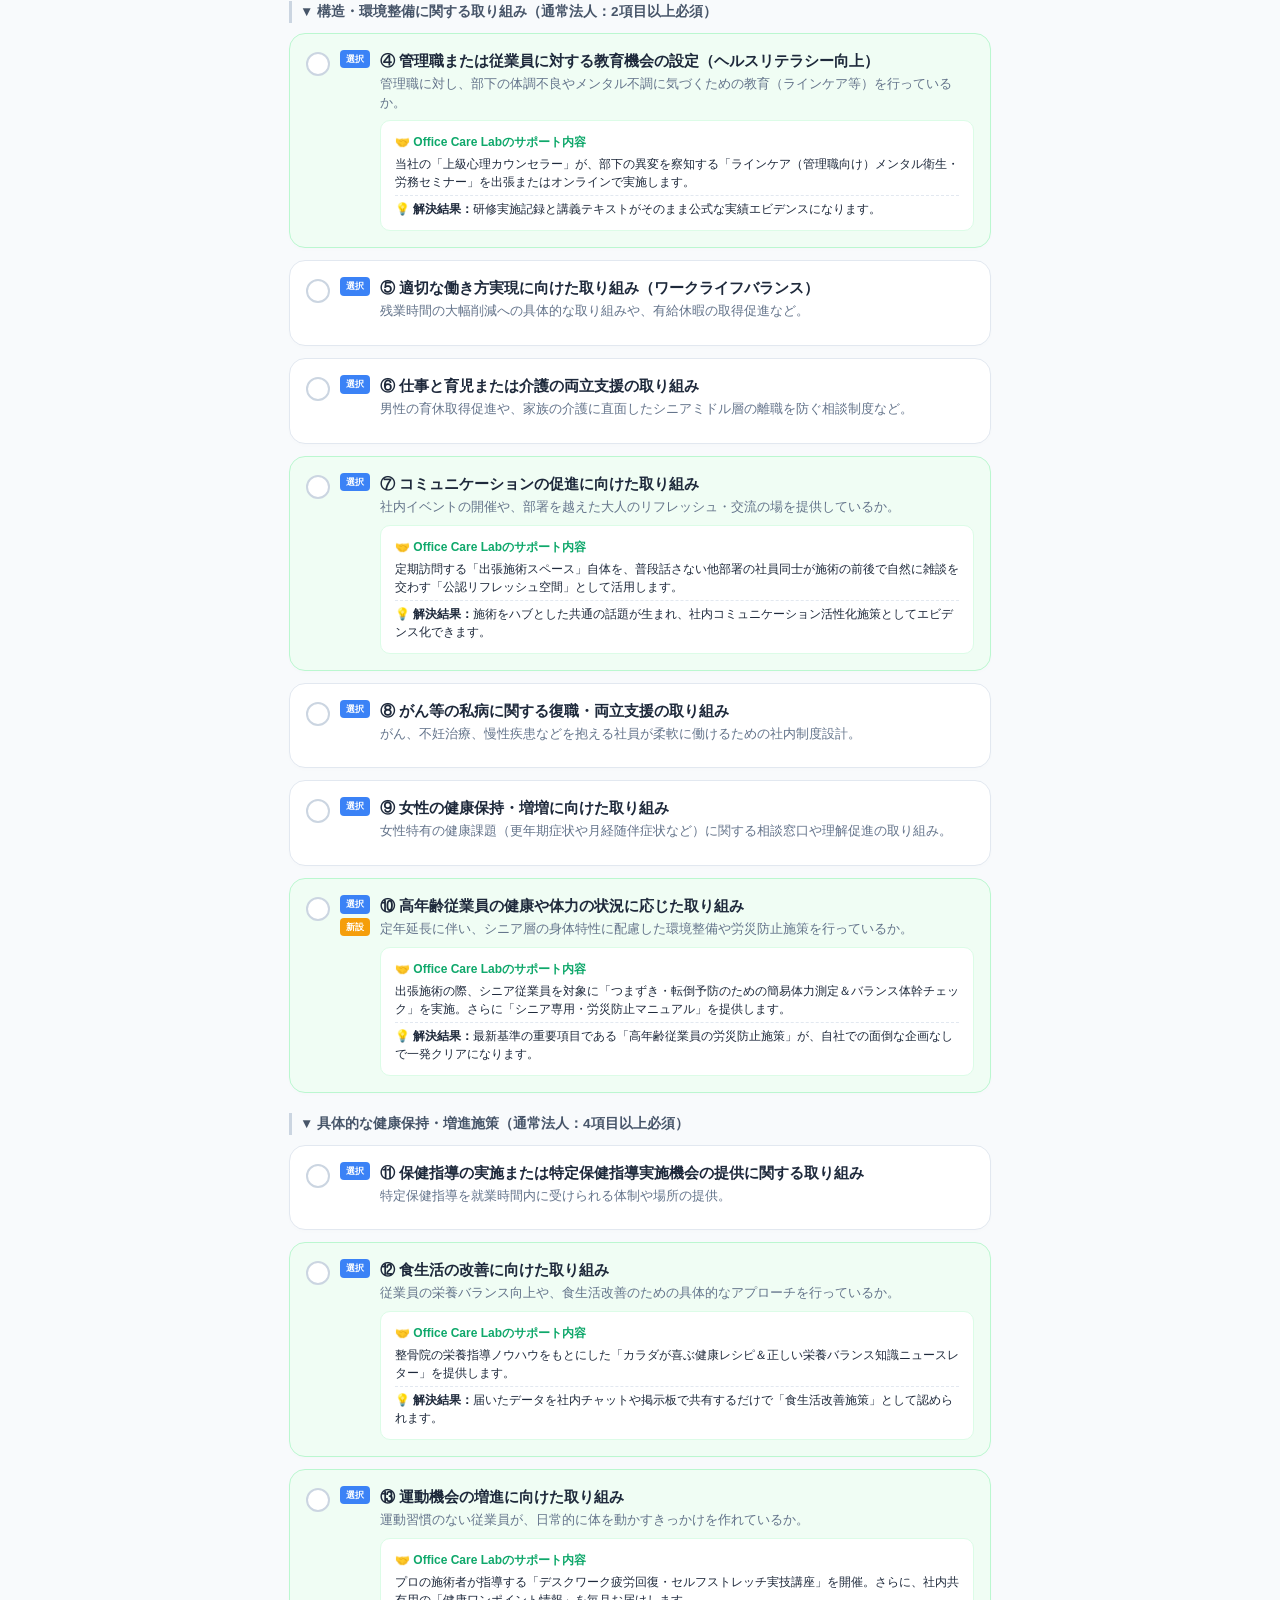
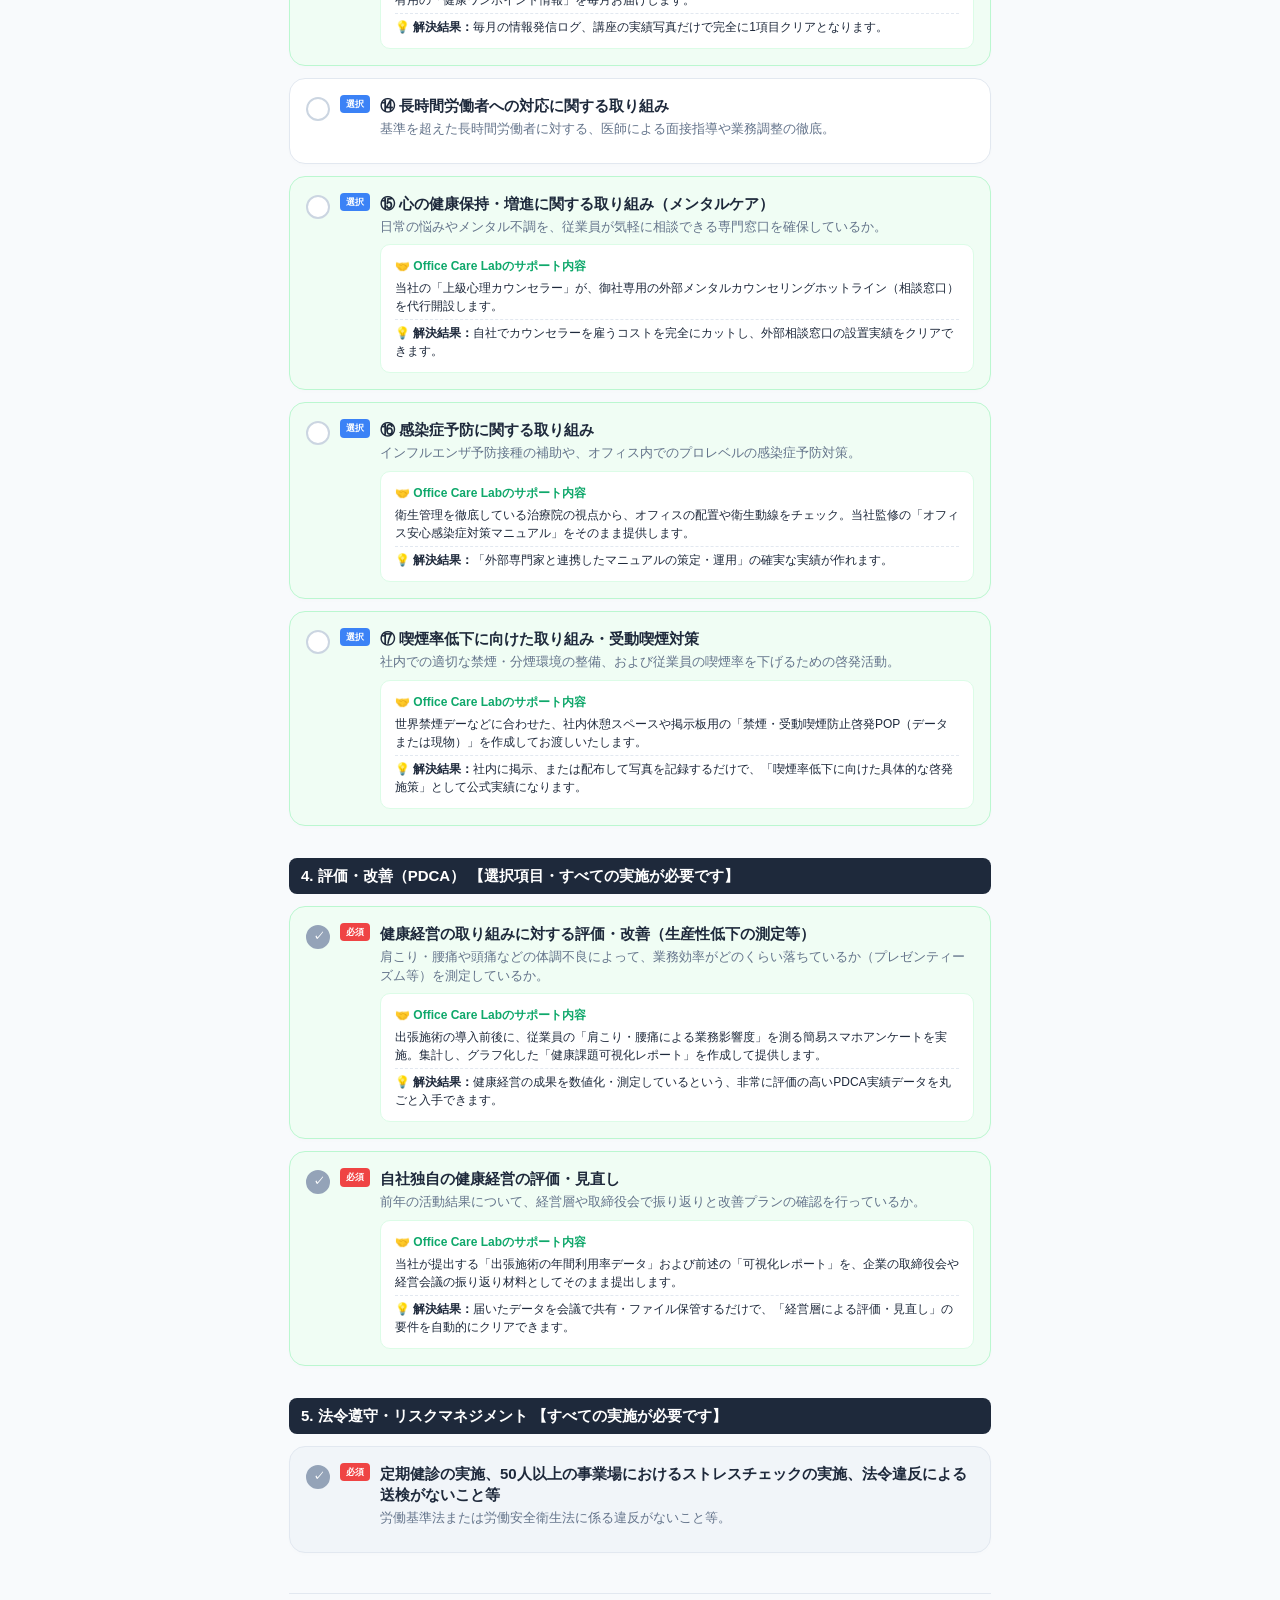
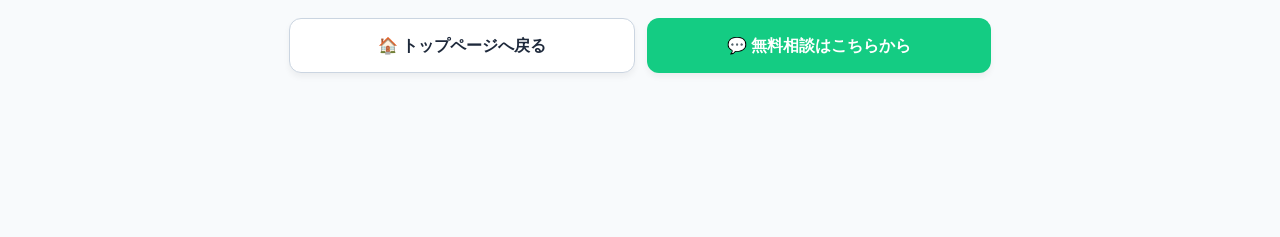
==== commit 70e5374c: "Update kenko-keiei.html" ====
--- a/kenko-keiei.html
+++ b/kenko-keiei.html
@@ -434,7 +434,7 @@
             <div class="badge-container"><span class="status-badge required">必須</span></div>
             <div class="task-content">
                 <div class="task-name">健康宣言の社内外への発信及び経営者自身の健診受診</div>
-                <p class="task-desc">加入している保険者（協会けんぽ等）が実施している「健康宣言」へのエントリー、および経営トップの健診受診[cite: 2]。</p>
+                <p class="task-desc">加入している保険者（協会けんぽ等）が実施している「健康宣言」へのエントリー、および経営トップの健診受診。</p>
             </div>
         </div>
     </div>
@@ -447,7 +447,7 @@
             <div class="badge-container"><span class="status-badge required">必須</span></div>
             <div class="task-content">
                 <div class="task-name">健康づくり担当者の設置</div>
-                <p class="task-desc">社内における健康経営推進担当者（兼任可）の決定・配置[cite: 2]。</p>
+                <p class="task-desc">社内における健康経営推進担当者（兼任可）の決定・配置。</p>
             </div>
         </div>
         <div class="task-card" style="background-color: #f1f5f9; cursor: not-allowed;">
@@ -455,7 +455,7 @@
             <div class="badge-container"><span class="status-badge required">必須</span></div>
             <div class="task-content">
                 <div class="task-name">(求めに応じて)40歳以上の従業員の健診データの提供</div>
-                <p class="task-desc">従業員の定期健康診断データを保険者へ適切に提供していること[cite: 2]。</p>
+                <p class="task-desc">従業員の定期健康診断データを保険者へ適切に提供していること。</p>
             </div>
         </div>
     </div>
@@ -471,7 +471,7 @@
             <div class="badge-container"><span class="status-badge optional">選択</span></div>
             <div class="task-content">
                 <div class="task-name">① 定期健診受診率（実質100%）</div>
-                <p class="task-desc">未受診者への個別アナウンスや、業務時間内の受診許可などで受診率100%を目指す取り組み[cite: 2]。</p>
+                <p class="task-desc">未受診者への個別アナウンスや、業務時間内の受診許可などで受診率100%を目指す取り組み。</p>
             </div>
         </div>
 
@@ -480,7 +480,7 @@
             <div class="badge-container"><span class="status-badge optional">選択</span></div>
             <div class="task-content">
                 <div class="task-name">② 受診勧奨の取り組み</div>
-                <p class="task-desc">健診結果で再検査・精密検査が必要となった従業員に対する、個別の受診推奨体制[cite: 2]。</p>
+                <p class="task-desc">健診結果で再検査・精密検査が必要となった従業員に対する、個別の受診推奨体制。</p>
             </div>
         </div>
 
@@ -490,7 +490,7 @@
             <div class="badge-container"><span class="status-badge optional">選択</span></div>
             <div class="task-content">
                 <div class="task-name">③ 50人未満の事業場におけるストレスチェックの実施</div>
-                <p class="task-desc">法的な義務がない50人未満の企業における、自主的なストレスチェックの実施[cite: 2]。</p>
+                <p class="task-desc">法的な義務がない50人未満の企業における、自主的なストレスチェックの実施。</p>
                 <div class="solution-box">
                     <div class="sol-title">🤝 Office Care Labのサポート内容</div>
                     <div>スマホで簡単に受検できる「簡易ストレスチェックシステム」の提供から、個人結果の通知、集計・組織分析までを丸ごと代行いたします。</div>
@@ -509,7 +509,7 @@
             <div class="badge-container"><span class="status-badge optional">選択</span></div>
             <div class="task-content">
                 <div class="task-name">④ 管理職または従業員に対する教育機会の設定（ヘルスリテラシー向上）</div>
-                <p class="task-desc">管理職に対し、部下の体調不良やメンタル不調に気づくための教育（ラインケア等）を行っているか[cite: 2]。</p>
+                <p class="task-desc">管理職に対し、部下の体調不良やメンタル不調に気づくための教育（ラインケア等）を行っているか。</p>
                 <div class="solution-box">
                     <div class="sol-title">🤝 Office Care Labのサポート内容</div>
                     <div>当社の「上級心理カウンセラー」が、部下の異変を察知する「ラインケア（管理職向け）メンタル衛生・労務セミナー」を出張またはオンラインで実施します。</div>
@@ -523,7 +523,7 @@
             <div class="badge-container"><span class="status-badge optional">選択</span></div>
             <div class="task-content">
                 <div class="task-name">⑤ 適切な働き方実現に向けた取り組み（ワークライフバランス）</div>
-                <p class="task-desc">残業時間の大幅削減への具体的な取り組みや、有給休暇の取得促進など[cite: 2]。</p>
+                <p class="task-desc">残業時間の大幅削減への具体的な取り組みや、有給休暇の取得促進など。</p>
             </div>
         </div>
 
@@ -532,7 +532,7 @@
             <div class="badge-container"><span class="status-badge optional">選択</span></div>
             <div class="task-content">
                 <div class="task-name">⑥ 仕事と育児または介護の両立支援の取り組み</div>
-                <p class="task-desc">男性の育休取得促進や、家族の介護に直面したシニアミドル層の離職を防ぐ相談制度など[cite: 2]。</p>
+                <p class="task-desc">男性の育休取得促進や、家族の介護に直面したシニアミドル層の離職を防ぐ相談制度など。</p>
             </div>
         </div>
 
@@ -542,7 +542,7 @@
             <div class="badge-container"><span class="status-badge optional">選択</span></div>
             <div class="task-content">
                 <div class="task-name">⑦ コミュニケーションの促進に向けた取り組み</div>
-                <p class="task-desc">社内イベントの開催や、部署を越えた大人のリフレッシュ・交流の場を提供しているか[cite: 2]。</p>
+                <p class="task-desc">社内イベントの開催や、部署を越えた大人のリフレッシュ・交流の場を提供しているか。</p>
                 <div class="solution-box">
                     <div class="sol-title">🤝 Office Care Labのサポート内容</div>
                     <div>定期訪問する「出張施術スペース」自体を、普段話さない他部署の社員同士が施術の前後で自然に雑談を交わす「公認リフレッシュ空間」として活用します。</div>
@@ -556,7 +556,7 @@
             <div class="badge-container"><span class="status-badge optional">選択</span></div>
             <div class="task-content">
                 <div class="task-name">⑧ がん等の私病に関する復職・両立支援の取り組み</div>
-                <p class="task-desc">がん、不妊治療、慢性疾患などを抱える社員が柔軟に働けるための社内制度設計[cite: 2]。</p>
+                <p class="task-desc">がん、不妊治療、慢性疾患などを抱える社員が柔軟に働けるための社内制度設計。</p>
             </div>
         </div>
 
@@ -565,7 +565,7 @@
             <div class="badge-container"><span class="status-badge optional">選択</span></div>
             <div class="task-content">
                 <div class="task-name">⑨ 女性の健康保持・増増に向けた取り組み</div>
-                <p class="task-desc">女性特有の健康課題（更年期症状や月経随伴症状など）に関する相談窓口や理解促進の取り組み[cite: 2]。</p>
+                <p class="task-desc">女性特有の健康課題（更年期症状や月経随伴症状など）に関する相談窓口や理解促進の取り組み。</p>
             </div>
         </div>
 
@@ -575,7 +575,7 @@
             <div class="badge-container"><span class="status-badge optional">選択</span><span class="status-badge new">新設</span></div>
             <div class="task-content">
                 <div class="task-name">⑩ 高年齢従業員の健康や体力の状況に応じた取り組み</div>
-                <p class="task-desc">定年延長に伴い、シニア層の身体特性に配慮した環境整備や労災防止施策を行っているか[cite: 2]。</p>
+                <p class="task-desc">定年延長に伴い、シニア層の身体特性に配慮した環境整備や労災防止施策を行っているか。</p>
                 <div class="solution-box">
                     <div class="sol-title">🤝 Office Care Labのサポート内容</div>
                     <div>出張施術の際、シニア従業員を対象に「つまずき・転倒予防のための簡易体力測定＆バランス体幹チェック」を実施。さらに「シニア専用・労災防止マニュアル」を提供します。</div>
@@ -593,7 +593,7 @@
             <div class="badge-container"><span class="status-badge optional">選択</span></div>
             <div class="task-content">
                 <div class="task-name">⑪ 保健指導の実施または特定保健指導実施機会の提供に関する取り組み</div>
-                <p class="task-desc">特定保健指導を就業時間内に受けられる体制や場所の提供[cite: 2]。</p>
+                <p class="task-desc">特定保健指導を就業時間内に受けられる体制や場所の提供。</p>
             </div>
         </div>
 
@@ -603,7 +603,7 @@
             <div class="badge-container"><span class="status-badge optional">選択</span></div>
             <div class="task-content">
                 <div class="task-name">⑫ 食生活の改善に向けた取り組み</div>
-                <p class="task-desc">従業員の栄養バランス向上や、食生活改善のための具体的なアプローチを行っているか[cite: 2]。</p>
+                <p class="task-desc">従業員の栄養バランス向上や、食生活改善のための具体的なアプローチを行っているか。</p>
                 <div class="solution-box">
                     <div class="sol-title">🤝 Office Care Labのサポート内容</div>
                     <div>整骨院の栄養指導ノウハウをもとにした「カラダが喜ぶ健康レシピ＆正しい栄養バランス知識ニュースレター」を提供します。</div>
@@ -618,7 +618,7 @@
             <div class="badge-container"><span class="status-badge optional">選択</span></div>
             <div class="task-content">
                 <div class="task-name">⑬ 運動機会の増進に向けた取り組み</div>
-                <p class="task-desc">運動習慣のない従業員が、日常的に体を動かすきっかけを作れているか[cite: 2]。</p>
+                <p class="task-desc">運動習慣のない従業員が、日常的に体を動かすきっかけを作れているか。</p>
                 <div class="solution-box">
                     <div class="sol-title">🤝 Office Care Labのサポート内容</div>
                     <div>プロの施術者が指導する「デスクワーク疲労回復・セルフストレッチ実技講座」を開催。さらに、社内共有用の「健康ワンポイント情報」を毎月お届けします。</div>
@@ -632,7 +632,7 @@
             <div class="badge-container"><span class="status-badge optional">選択</span></div>
             <div class="task-content">
                 <div class="task-name">⑭ 長時間労働者への対応に関する取り組み</div>
-                <p class="task-desc">基準を超えた長時間労働者に対する、医師による面接指導や業務調整の徹底[cite: 2]。</p>
+                <p class="task-desc">基準を超えた長時間労働者に対する、医師による面接指導や業務調整の徹底。</p>
             </div>
         </div>
 
@@ -642,7 +642,7 @@
             <div class="badge-container"><span class="status-badge optional">選択</span></div>
             <div class="task-content">
                 <div class="task-name">⑮ 心の健康保持・増進に関する取り組み（メンタルケア）</div>
-                <p class="task-desc">日常の悩みやメンタル不調を、従業員が気軽に相談できる専門窓口を確保しているか[cite: 2]。</p>
+                <p class="task-desc">日常の悩みやメンタル不調を、従業員が気軽に相談できる専門窓口を確保しているか。</p>
                 <div class="solution-box">
                     <div class="sol-title">🤝 Office Care Labのサポート内容</div>
                     <div>当社の「上級心理カウンセラー」が、御社専用の外部メンタルカウンセリングホットライン（相談窓口）を代行開設します。</div>
@@ -657,7 +657,7 @@
             <div class="badge-container"><span class="status-badge optional">選択</span></div>
             <div class="task-content">
                 <div class="task-name">⑯ 感染症予防に関する取り組み</div>
-                <p class="task-desc">インフルエンザ予防接種の補助や、オフィス内でのプロレベルの感染症予防対策[cite: 2]。</p>
+                <p class="task-desc">インフルエンザ予防接種の補助や、オフィス内でのプロレベルの感染症予防対策。</p>
                 <div class="solution-box">
                     <div class="sol-title">🤝 Office Care Labのサポート内容</div>
                     <div>衛生管理を徹底している治療院の視点から、オフィスの配置や衛生動線をチェック。当社監修の「オフィス安心感染症対策マニュアル」をそのまま提供します。</div>
@@ -672,7 +672,7 @@
             <div class="badge-container"><span class="status-badge optional">選択</span></div>
             <div class="task-content">
                 <div class="task-name">⑰ 喫煙率低下に向けた取り組み・受動喫煙対策</div>
-                <p class="task-desc">社内での適切な禁煙・分煙環境の整備、および従業員の喫煙率を下げるための啓発活動[cite: 2]。</p>
+                <p class="task-desc">社内での適切な禁煙・分煙環境の整備、および従業員の喫煙率を下げるための啓発活動。</p>
                 <div class="solution-box">
                     <div class="sol-title">🤝 Office Care Labのサポート内容</div>
                     <div>世界禁煙デーなどに合わせた、社内休憩スペースや掲示板用の「禁煙・受動喫煙防止啓発POP（データまたは現物）」を作成してお渡しいたします。</div>
@@ -691,7 +691,7 @@
             <div class="badge-container"><span class="status-badge required">必須</span></div>
             <div class="task-content">
                 <div class="task-name">健康経営の取り組みに対する評価・改善（生産性低下の測定等）</div>
-                <p class="task-desc">肩こり・腰痛や頭痛などの体調不良によって、業務効率がどのくらい落ちているか（プレゼンティーズム等）を測定しているか[cite: 2]。</p>
+                <p class="task-desc">肩こり・腰痛や頭痛などの体調不良によって、業務効率がどのくらい落ちているか（プレゼンティーズム等）を測定しているか。</p>
                 <div class="solution-box">
                     <div class="sol-title">🤝 Office Care Labのサポート内容</div>
                     <div>出張施術の導入前後に、従業員の「肩こり・腰痛による業務影響度」を測る簡易スマホアンケートを実施。集計し、グラフ化した「健康課題可視化レポート」を作成して提供します。</div>
@@ -704,7 +704,7 @@
             <div class="badge-container"><span class="status-badge required">必須</span></div>
             <div class="task-content">
                 <div class="task-name">自社独自の健康経営の評価・見直し</div>
-                <p class="task-desc">前年の活動結果について、経営層や取締役会で振り返りと改善プランの確認を行っているか[cite: 2]。</p>
+                <p class="task-desc">前年の活動結果について、経営層や取締役会で振り返りと改善プランの確認を行っているか。</p>
                 <div class="solution-box">
                     <div class="sol-title">🤝 Office Care Labのサポート内容</div>
                     <div>当社が提出する「出張施術の年間利用率データ」および前述の「可視化レポート」を、企業の取締役会や経営会議の振り返り材料としてそのまま提出します。</div>
@@ -722,7 +722,7 @@
             <div class="badge-container"><span class="status-badge required">必須</span></div>
             <div class="task-content">
                 <div class="task-name">定期健診の実施、50人以上の事業場におけるストレスチェックの実施、法令違反による送検がないこと等</div>
-                <p class="task-desc">労働基準法または労働安全衛生法に係る違反がないこと等[cite: 2]。</p>
+                <p class="task-desc">労働基準法または労働安全衛生法に係る違反がないこと等。</p>
             </div>
         </div>
     </div>
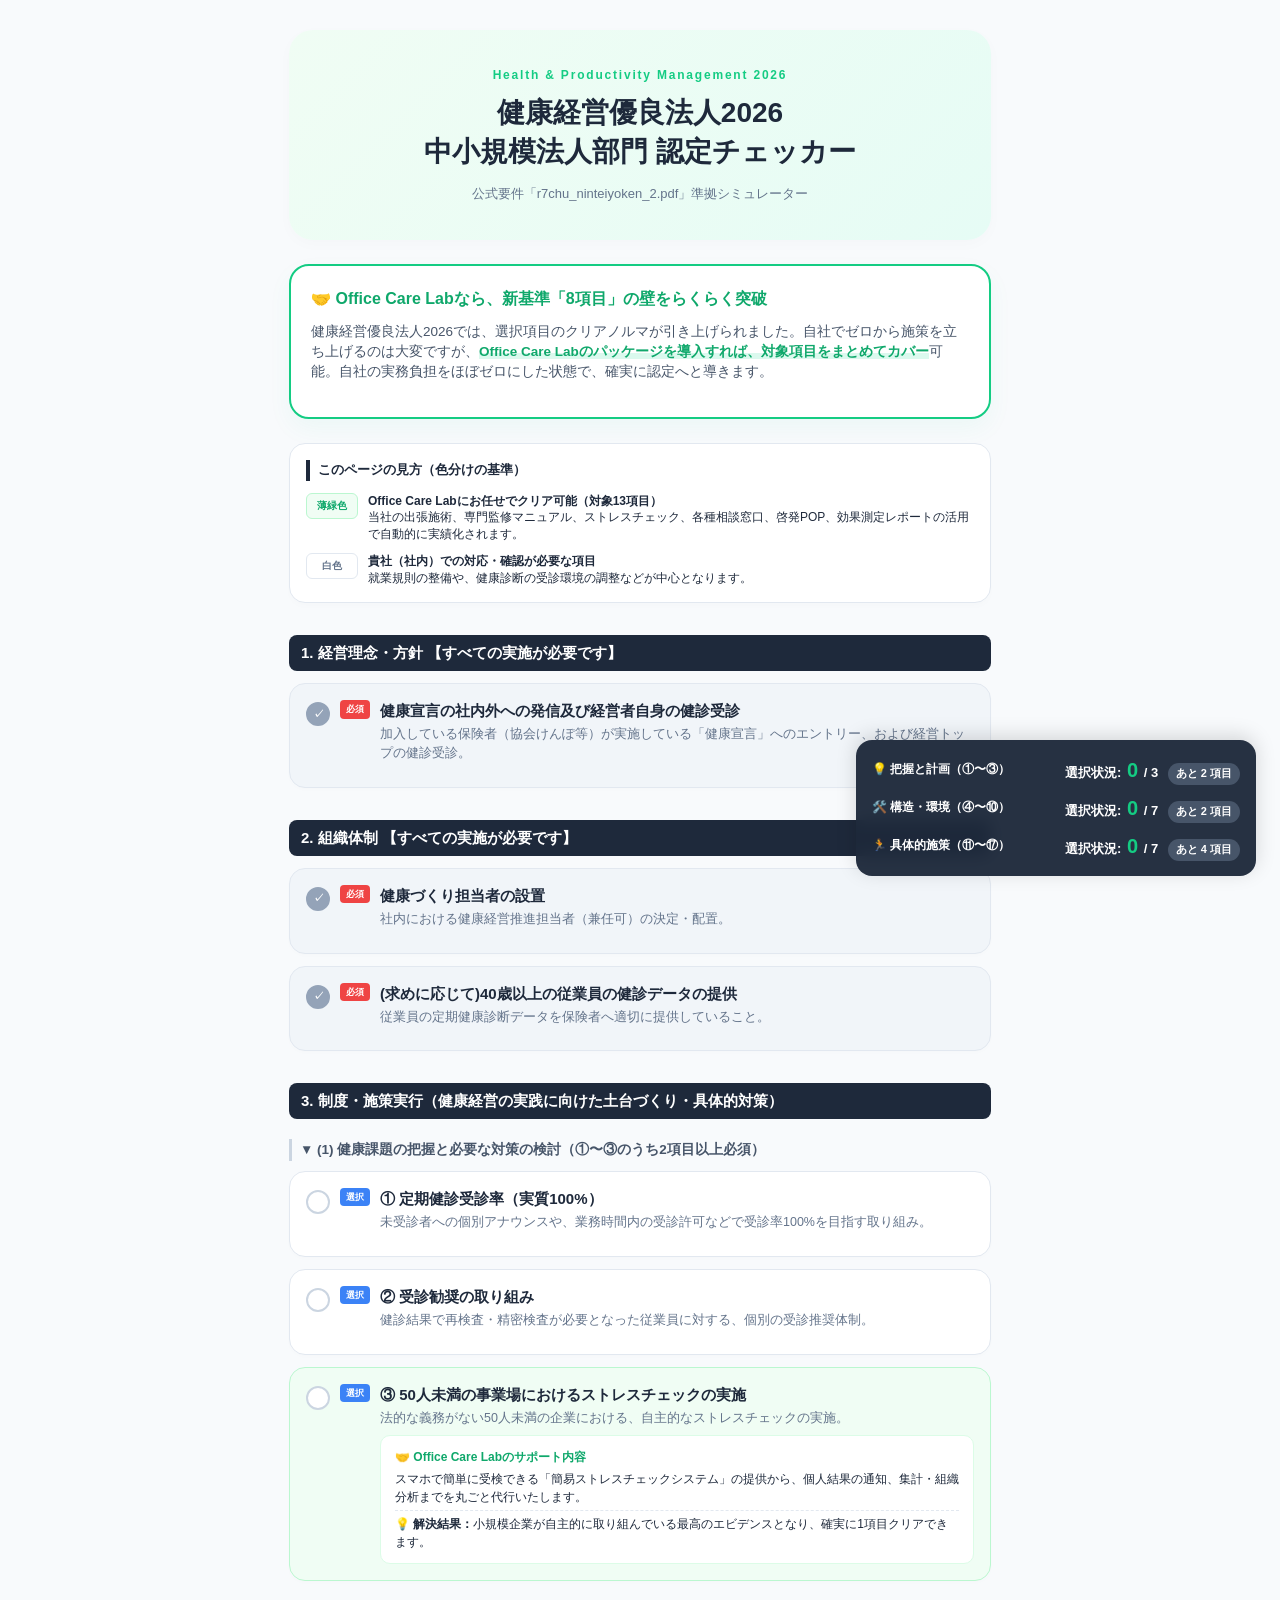
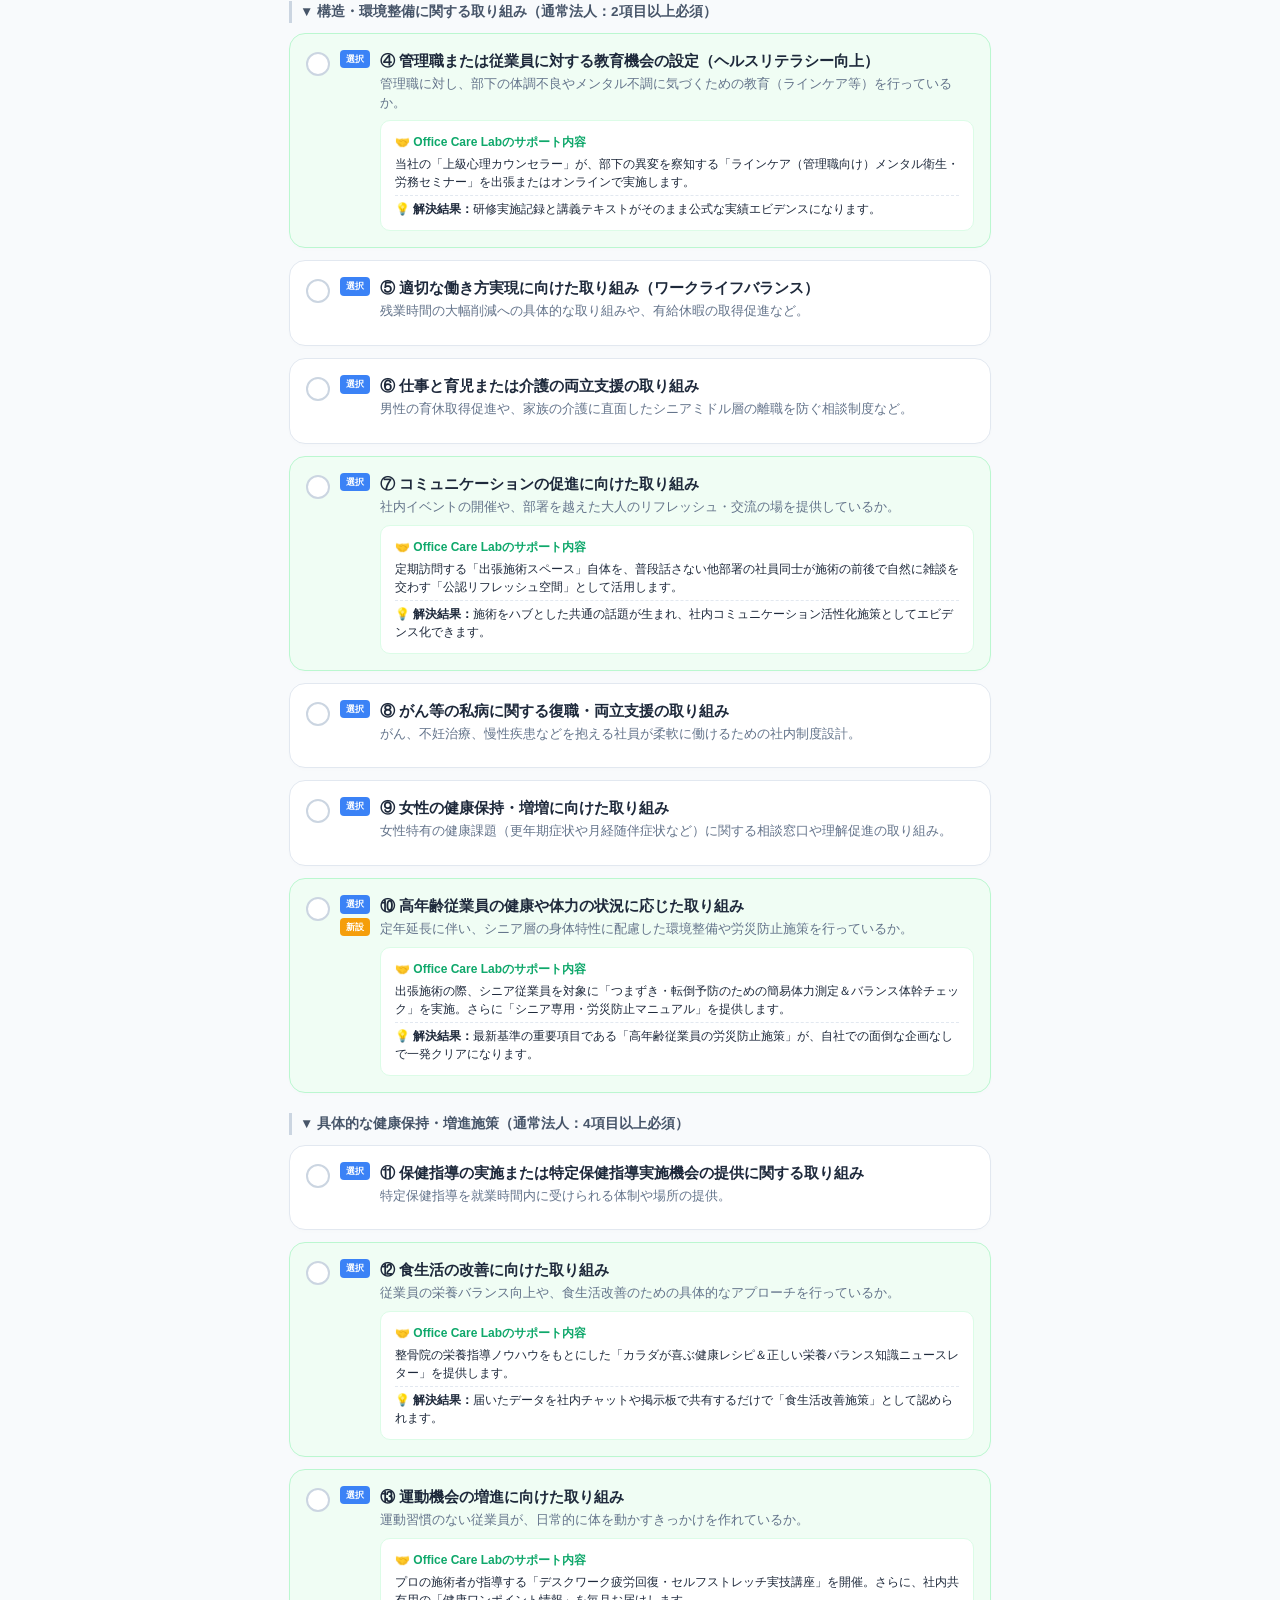
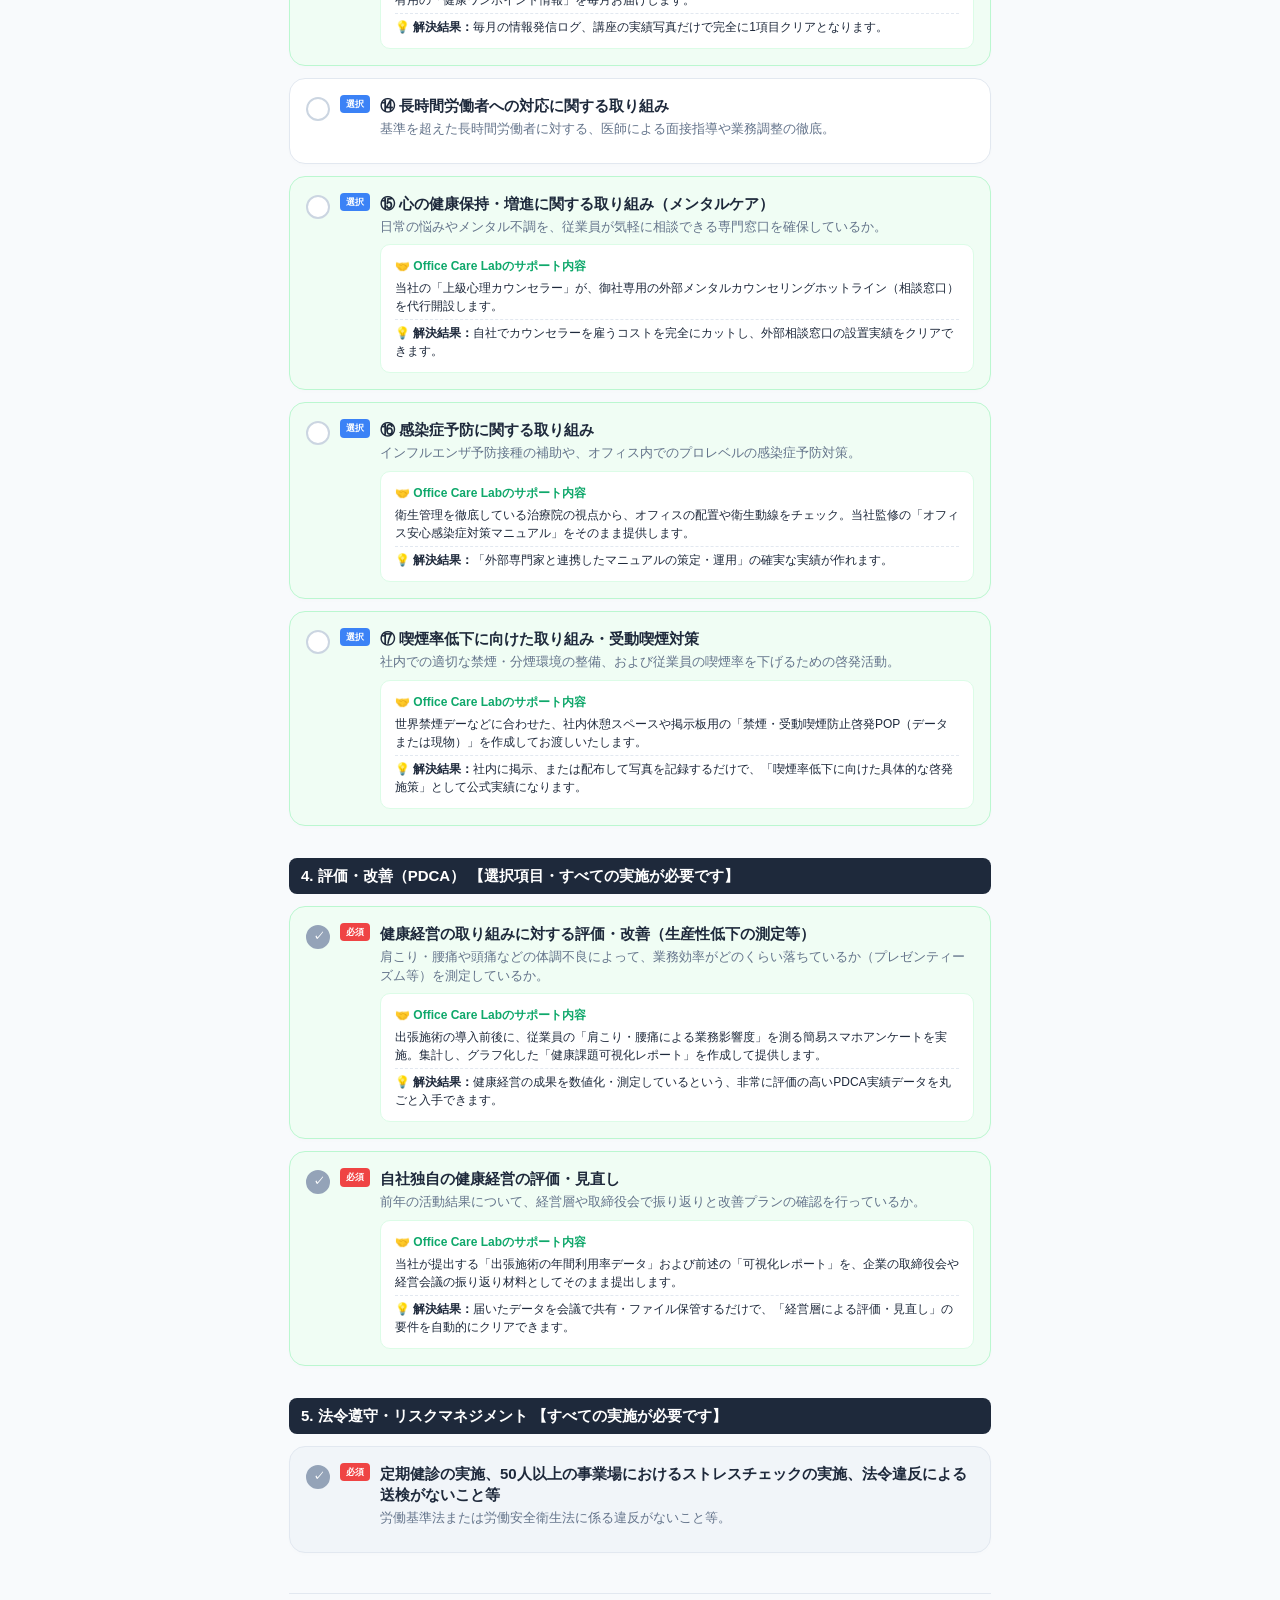
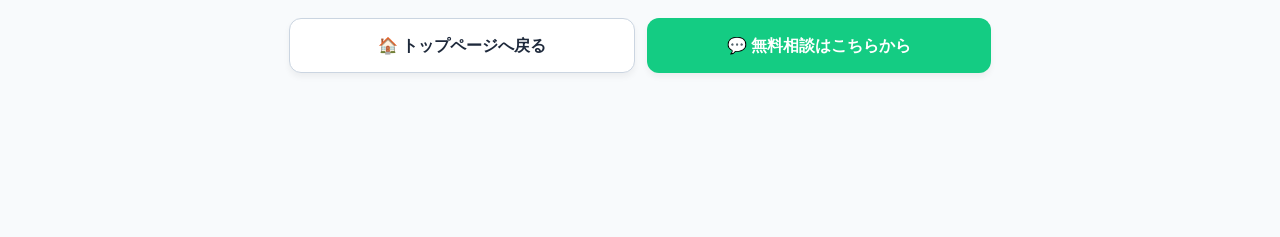
==== commit ba2bee5c: "Update kenko-keiei.html" ====
--- a/kenko-keiei.html
+++ b/kenko-keiei.html
@@ -410,7 +410,7 @@
     <!-- 🤝 プレミアム訴求 -->
     <div class="cta-premium-box">
         <h2>🤝 Office Care Labなら、新基準「8項目」の壁をらくらく突破</h2>
-        <p>健康経営優良法人2026では、選択項目のクリアノルマが引き上げられました[cite: 2]。自社でゼロから施策を立ち上げるのは大変ですが、<span class="highlight-text">Office Care Labのパッケージを導入すれば、対象項目をまとめてカバー</span>可能。自社の実務負担をほぼゼロにした状態で、確実に認定へと導きます。</p>
+        <p>健康経営優良法人2026では、選択項目のクリアノルマが引き上げられました。自社でゼロから施策を立ち上げるのは大変ですが、<span class="highlight-text">Office Care Labのパッケージを導入すれば、対象項目をまとめてカバー</span>可能。自社の実務負担をほぼゼロにした状態で、確実に認定へと導きます。</p>
     </div>
 
     <!-- 🗺️ カラーガイド凡例 -->
